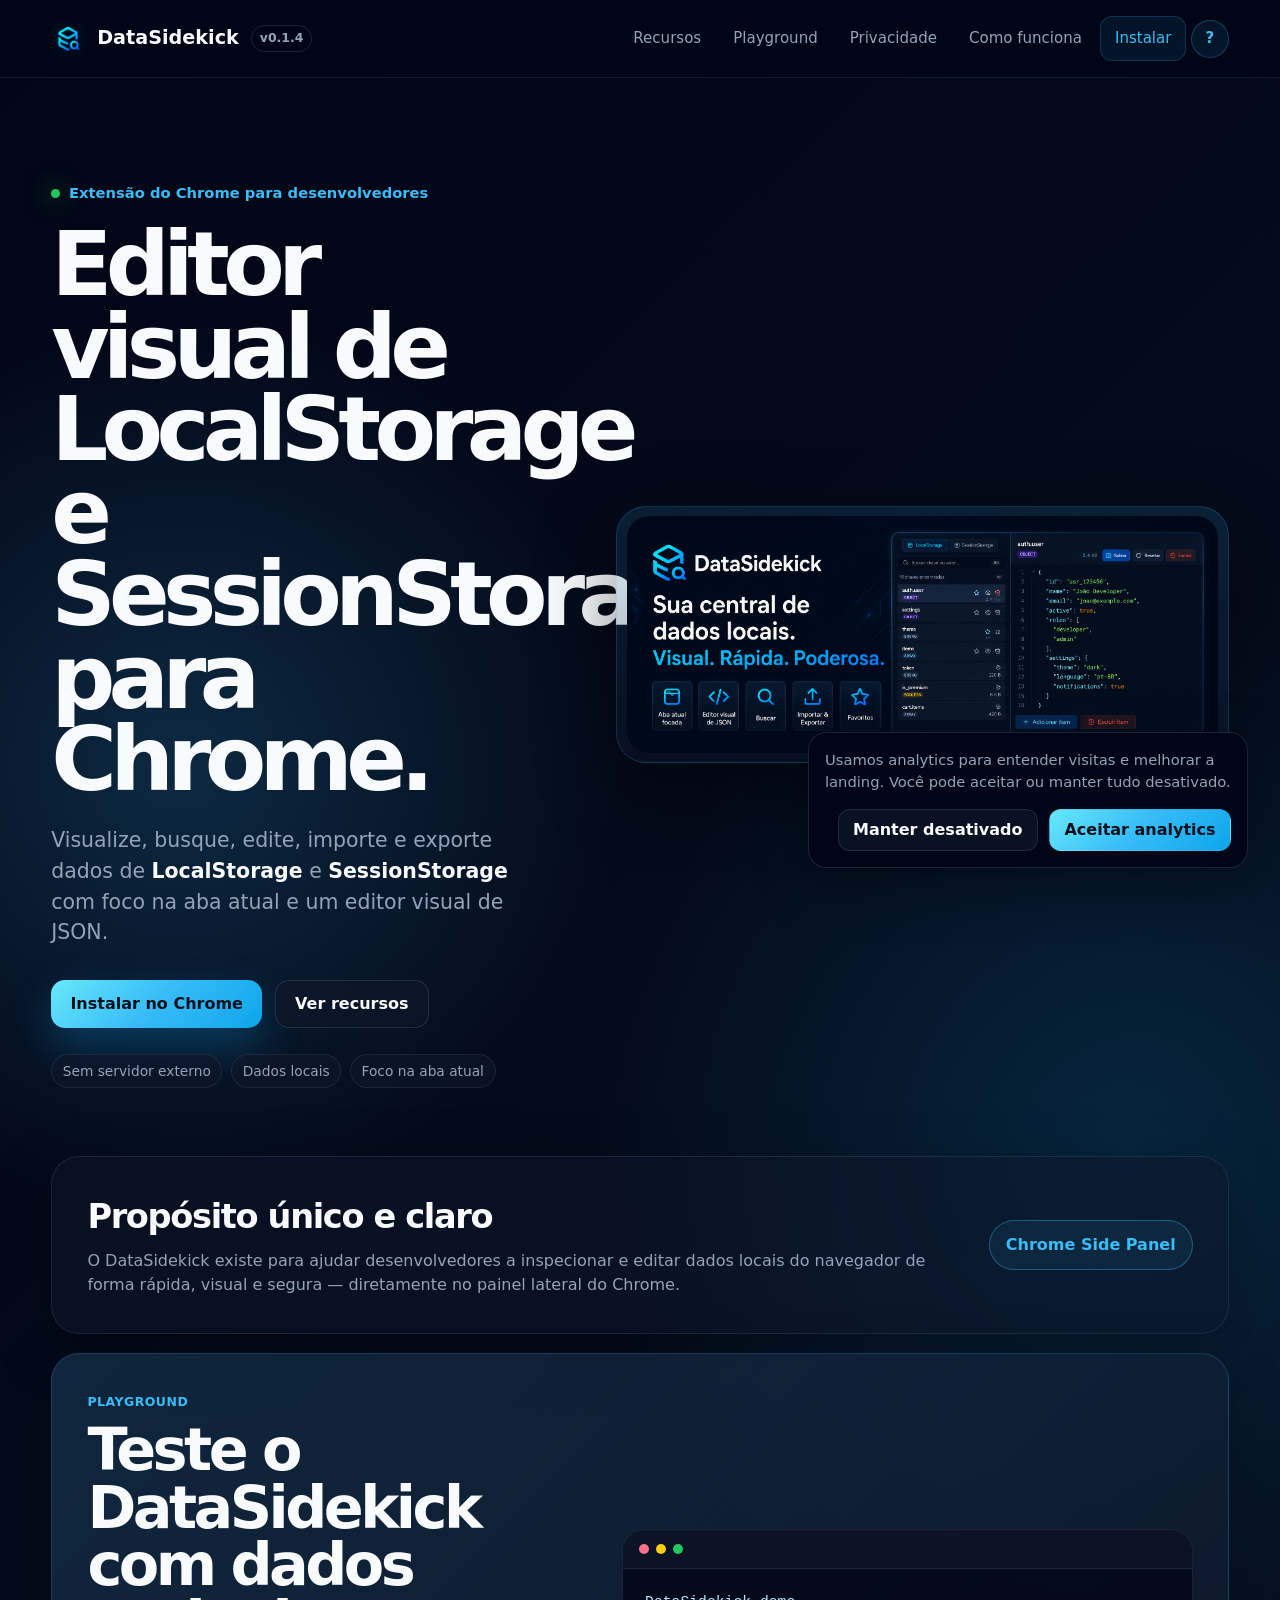
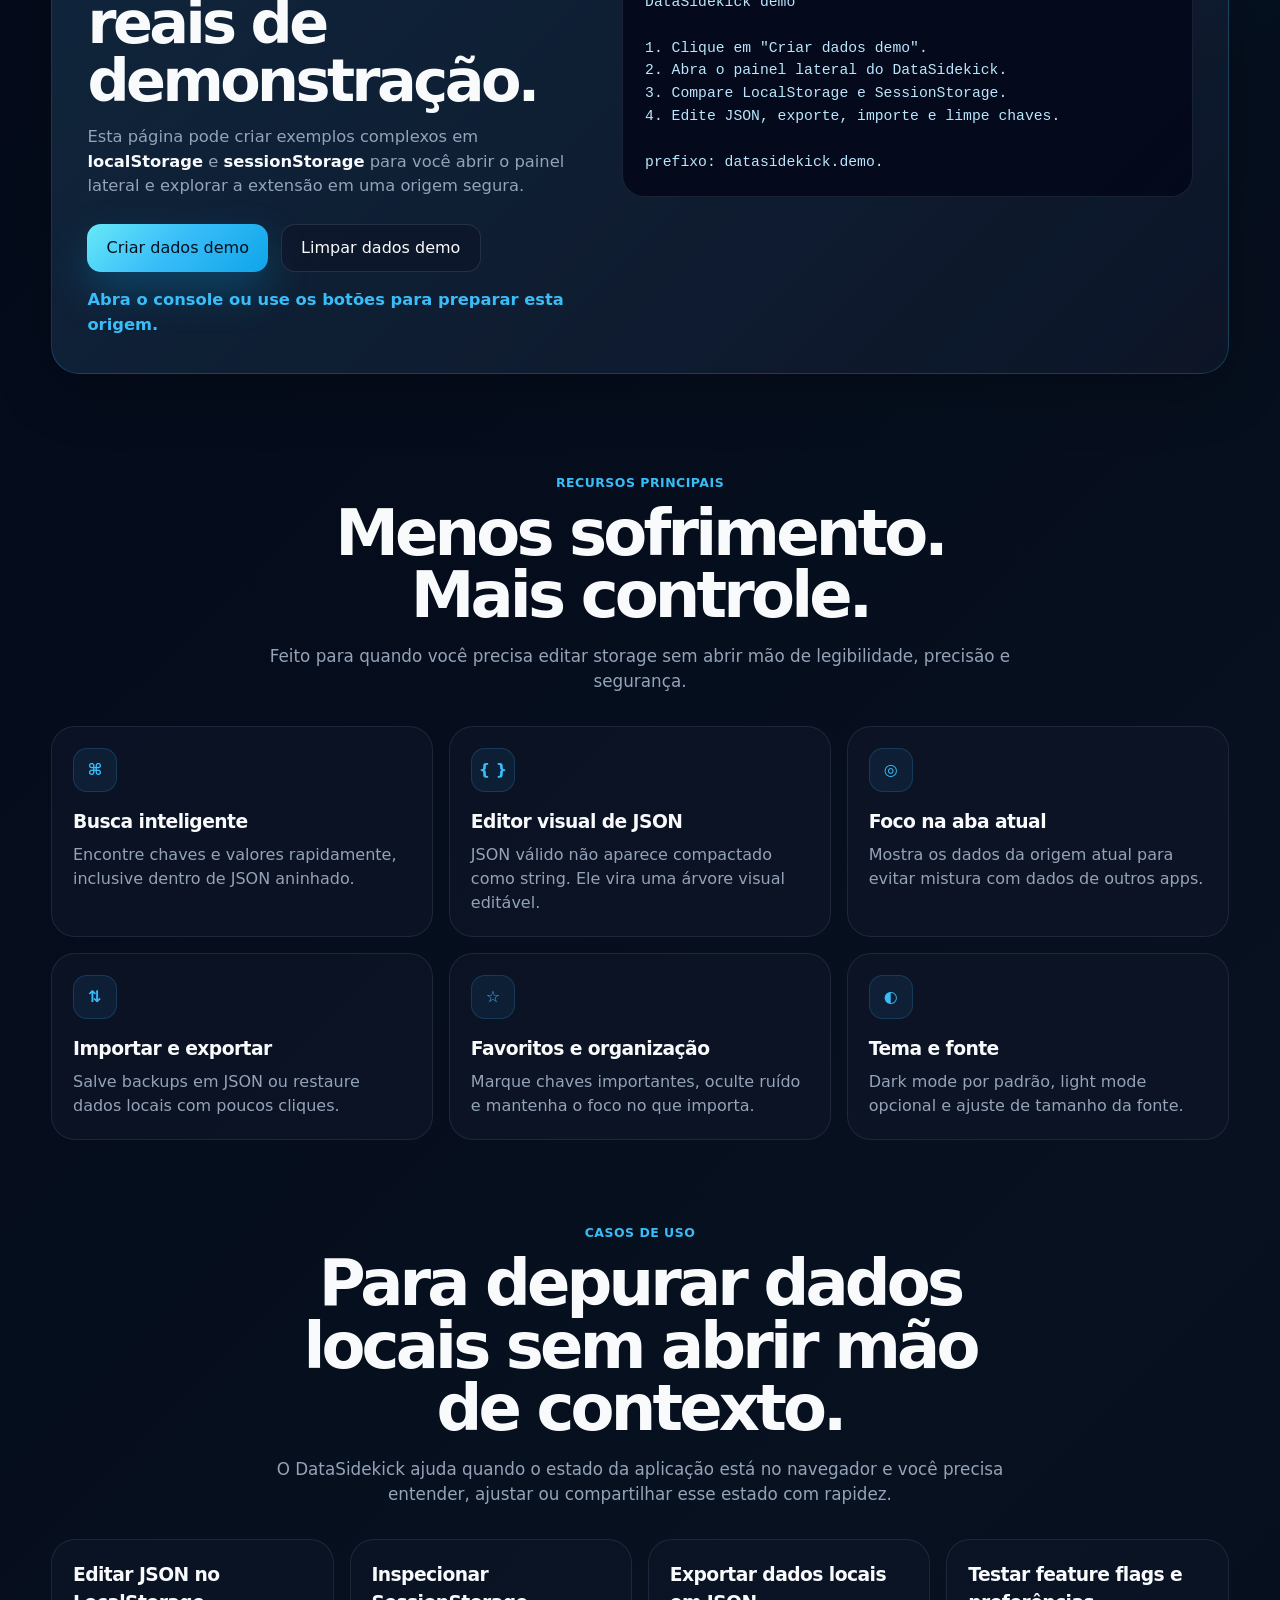
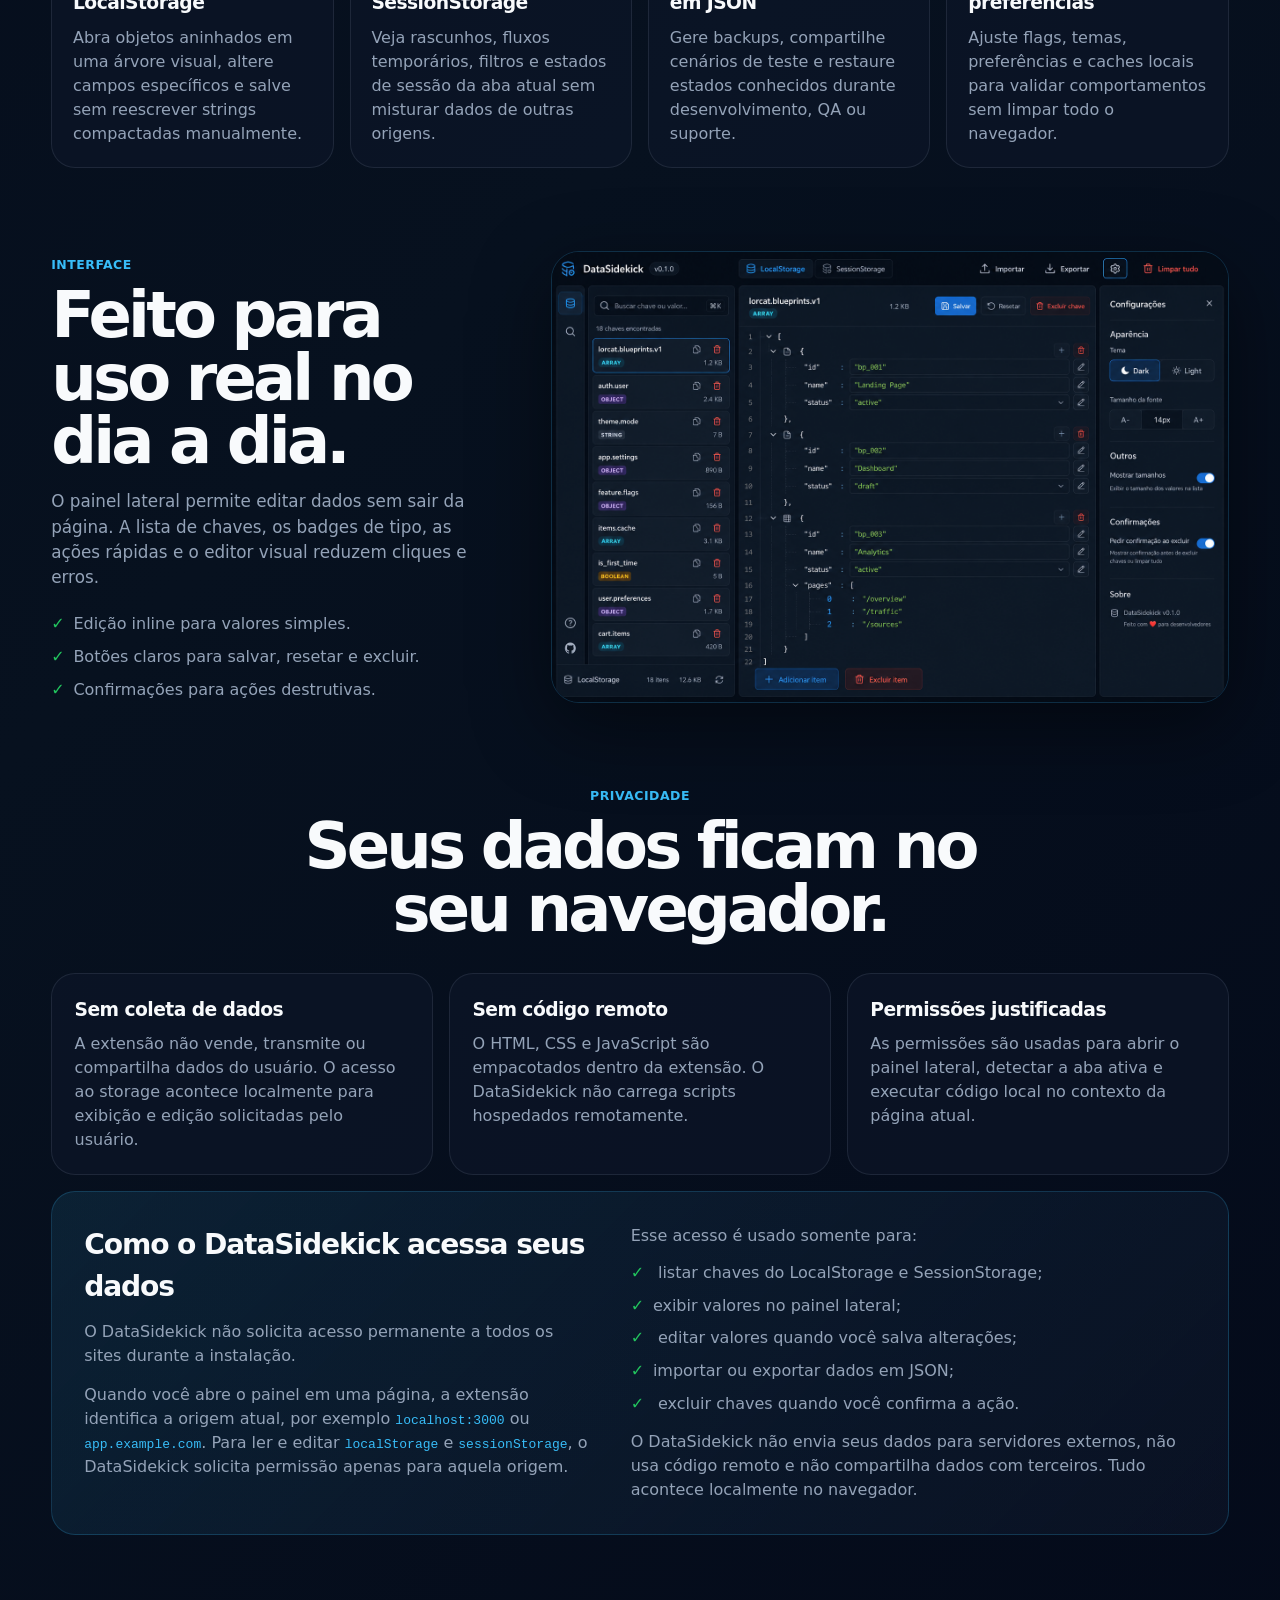
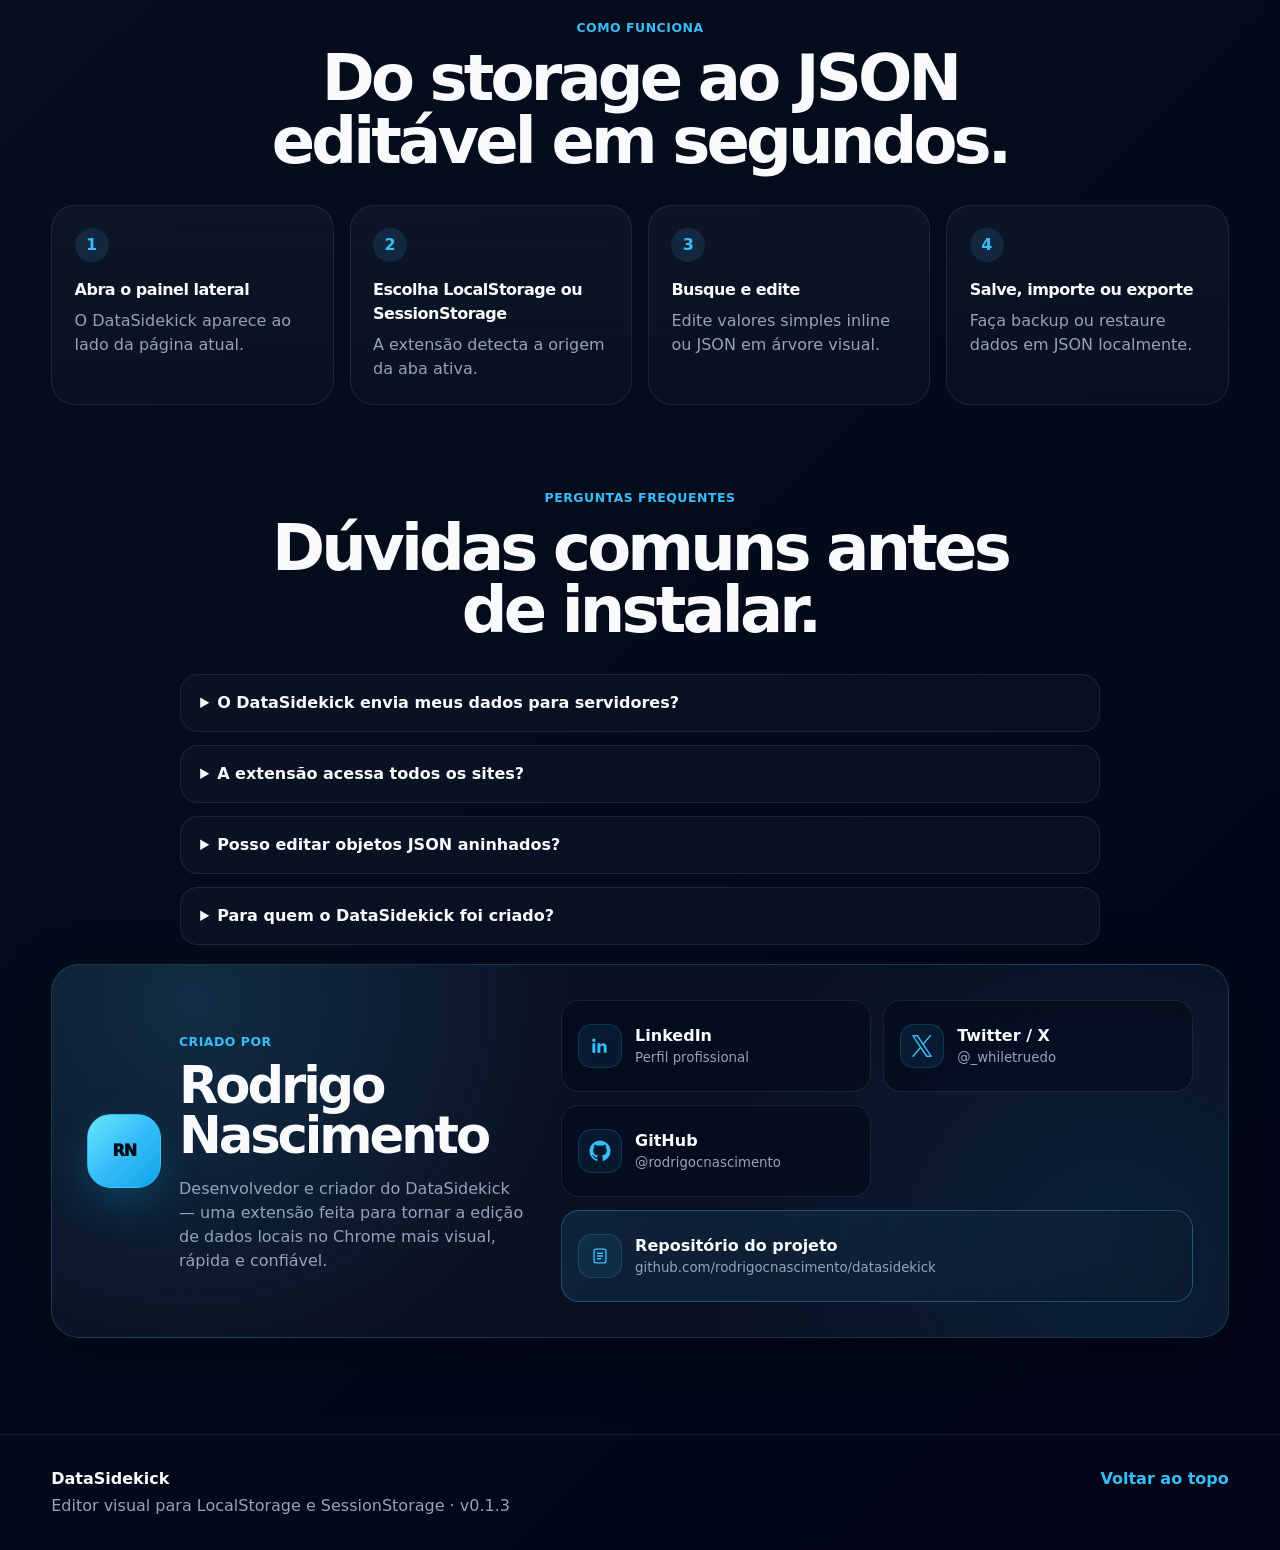
==== index.html @ 28efb88c "fix: encurta title para caber em 580px SEO" ====
<!doctype html>
<html lang="pt-BR">
    <head>
        <meta charset="utf-8" />
        <meta name="viewport" content="width=device-width, initial-scale=1" />
        <title>
            DataSidekick | Editor visual de LocalStorage e SessionStorage
        </title>
        <meta name="robots" content="index, follow" />
        <meta name="author" content="Rodrigo Nascimento" />
        <meta name="application-name" content="DataSidekick" />
        <link rel="canonical" href="https://datasidekick.site/" />
        <link
            rel="apple-touch-icon"
            sizes="180x180"
            href="/apple-touch-icon.png"
        />
        <link
            rel="icon"
            type="image/png"
            sizes="32x32"
            href="/favicon-32x32.png"
        />
        <link
            rel="icon"
            type="image/png"
            sizes="16x16"
            href="/favicon-16x16.png"
        />
        <link rel="manifest" href="/site.webmanifest" />

        <meta
            name="description"
            content="Extensão Chrome para visualizar, buscar, editar, importar e exportar LocalStorage e SessionStorage com editor visual de JSON e foco na aba atual."
        />
        <meta property="og:type" content="website" />
        <meta property="og:url" content="https://datasidekick.site/" />
        <meta property="og:site_name" content="DataSidekick" />
        <meta property="og:locale" content="pt_BR" />
        <meta
            property="og:title"
            content="DataSidekick | Editor visual de LocalStorage e SessionStorage"
        />
        <meta
            property="og:description"
            content="Inspecione, edite, importe e exporte dados locais do navegador diretamente no painel lateral do Chrome."
        />
        <meta
            property="og:image"
            content="https://datasidekick.site/assets/marquee.png"
        />
        <meta property="og:image:width" content="1983" />
        <meta property="og:image:height" content="793" />
        <meta
            property="og:image:alt"
            content="Interface do DataSidekick mostrando editor visual de JSON e lista de chaves."
        />
        <meta name="twitter:card" content="summary_large_image" />
        <meta
            name="twitter:title"
            content="DataSidekick | Editor de LocalStorage e SessionStorage"
        />
        <meta
            name="twitter:description"
            content="Extensão Chrome para visualizar, editar, importar e exportar LocalStorage e SessionStorage com editor visual de JSON."
        />
        <meta
            name="twitter:image"
            content="https://datasidekick.site/assets/marquee.png"
        />
        <meta name="theme-color" content="#0F172A" />
        <link rel="icon" href="assets/logo.png" />
        <link rel="stylesheet" href="styles.css" />
        <script type="application/ld+json">
            {
                "@context": "https://schema.org",
                "@type": "SoftwareApplication",
                "name": "DataSidekick",
                "applicationCategory": "DeveloperApplication",
                "operatingSystem": "Chrome",
                "description": "Extensão Chrome para visualizar, buscar, editar, importar e exportar LocalStorage e SessionStorage com editor visual de JSON.",
                "url": "https://datasidekick.site/",
                "image": "https://datasidekick.site/assets/marquee.png",
                "author": {
                    "@type": "Person",
                    "name": "Rodrigo Nascimento",
                    "url": "https://github.com/rodrigocnascimento"
                },
                "softwareVersion": "0.1.3",
                "offers": {
                    "@type": "Offer",
                    "price": "0",
                    "priceCurrency": "BRL"
                }
            }
        </script>
        <script>
            window.dataLayer = window.dataLayer || [];
            function gtag() {
                dataLayer.push(arguments);
            }
            gtag("consent", "default", {
                ad_storage: "denied",
                analytics_storage: "denied",
                ad_user_data: "denied",
                ad_personalization: "denied",
                wait_for_update: 500
            });
        </script>
        <!-- Google Tag Manager -->
        <script>
            (function (w, d, s, l, i) {
                w[l] = w[l] || [];
                w[l].push({ "gtm.start": new Date().getTime(), event: "gtm.js" });
                var f = d.getElementsByTagName(s)[0],
                    j = d.createElement(s),
                    dl = l != "dataLayer" ? "&l=" + l : "";
                j.async = true;
                j.src = "https://www.googletagmanager.com/gtm.js?id=" + i + dl;
                f.parentNode.insertBefore(j, f);
            })(window, document, "script", "dataLayer", "GTM-WTKNTMJV");
        </script>
        <!-- End Google Tag Manager -->
    </head>
    <body>
        <!-- Google Tag Manager (noscript) -->
        <noscript
            ><iframe
                src="https://www.googletagmanager.com/ns.html?id=GTM-WTKNTMJV"
                height="0"
                width="0"
                style="display: none; visibility: hidden"
            ></iframe
        ></noscript>
        <!-- End Google Tag Manager (noscript) -->
        <div class="noise"></div>

        <header class="site-header">
            <a class="brand" href="#top" aria-label="DataSidekick home">
                <img src="assets/logo.png" alt="" />
                <span>DataSidekick</span>
                <strong>v0.1.4</strong>
            </a>

            <nav class="nav" aria-label="Navegação principal">
                <a href="#features">Recursos</a>
                <a href="#playground">Playground</a>
                <a href="#privacy">Privacidade</a>
                <a href="#how-it-works">Como funciona</a>
                <a class="nav-cta" href="#install">Instalar</a>
                <a
                    class="help-anchor"
                    href="#creator"
                    aria-label="Sobre o criador e links do projeto"
                    >?</a
                >
            </nav>

            <button
                class="menu-button"
                type="button"
                aria-label="Abrir menu"
                aria-expanded="false"
            >
                <span></span><span></span><span></span>
            </button>
        </header>

        <main id="top">
            <section class="hero">
                <div class="hero-copy">
                    <div class="eyebrow">
                        <span class="dot"></span>
                        Extensão do Chrome para desenvolvedores
                    </div>

                    <h1>
                        Editor visual de LocalStorage e SessionStorage para
                        Chrome.
                    </h1>

                    <p>
                        Visualize, busque, edite, importe e exporte dados de
                        <strong>LocalStorage</strong> e
                        <strong>SessionStorage</strong>
                        com foco na aba atual e um editor visual de JSON.
                    </p>

                    <div class="hero-actions" id="install">
                        <a
                            class="button primary"
                            href="#"
                            aria-label="Instalar DataSidekick"
                            data-analytics-event="install_click"
                            data-analytics-label="hero_install"
                        >
                            Instalar no Chrome
                        </a>
                        <a
                            class="button secondary"
                            href="#features"
                            data-analytics-event="secondary_cta_click"
                            data-analytics-label="hero_features"
                        >
                            Ver recursos
                        </a>
                    </div>

                    <div
                        class="trust-row"
                        aria-label="Destaques de privacidade e segurança"
                    >
                        <span>Sem servidor externo</span>
                        <span>Dados locais</span>
                        <span>Foco na aba atual</span>
                    </div>
                </div>

                <div class="hero-media">
                    <img
                        src="assets/marquee.png"
                        alt="Interface do DataSidekick mostrando editor visual de JSON e lista de chaves."
                    />
                </div>
            </section>

            <section class="purpose-card">
                <div>
                    <h2>Propósito único e claro</h2>
                    <p>
                        O DataSidekick existe para ajudar desenvolvedores a
                        inspecionar e editar dados locais do navegador de forma
                        rápida, visual e segura — diretamente no painel lateral
                        do Chrome.
                    </p>
                </div>
                <div class="purpose-badge">Chrome Side Panel</div>
            </section>

            <section class="playground" id="playground">
                <div class="playground-copy">
                    <span>Playground</span>
                    <h2>Teste o DataSidekick com dados reais de demonstração.</h2>
                    <p>
                        Esta página pode criar exemplos complexos em
                        <strong>localStorage</strong> e
                        <strong>sessionStorage</strong> para você abrir o
                        painel lateral e explorar a extensão em uma origem
                        segura.
                    </p>

                    <div class="playground-actions">
                        <button
                            class="button primary"
                            type="button"
                            data-demo-action="seed"
                        >
                            Criar dados demo
                        </button>
                        <button
                            class="button secondary"
                            type="button"
                            data-demo-action="clear"
                        >
                            Limpar dados demo
                        </button>
                    </div>

                    <p class="playground-status" data-demo-status>
                        Abra o console ou use os botões para preparar esta
                        origem.
                    </p>
                </div>

                <div class="console-panel" aria-label="Instruções do console">
                    <div class="console-topbar">
                        <span></span><span></span><span></span>
                    </div>
                    <pre><code>DataSidekick demo

1. Clique em "Criar dados demo".
2. Abra o painel lateral do DataSidekick.
3. Compare LocalStorage e SessionStorage.
4. Edite JSON, exporte, importe e limpe chaves.

prefixo: datasidekick.demo.</code></pre>
                </div>
            </section>

            <section class="features" id="features">
                <div class="section-heading">
                    <span>Recursos principais</span>
                    <h2>Menos sofrimento. Mais controle.</h2>
                    <p>
                        Feito para quando você precisa editar storage sem abrir
                        mão de legibilidade, precisão e segurança.
                    </p>
                </div>

                <div class="feature-grid">
                    <article class="feature-card">
                        <div class="icon">⌘</div>
                        <h3>Busca inteligente</h3>
                        <p>
                            Encontre chaves e valores rapidamente, inclusive
                            dentro de JSON aninhado.
                        </p>
                    </article>

                    <article class="feature-card">
                        <div class="icon">{ }</div>
                        <h3>Editor visual de JSON</h3>
                        <p>
                            JSON válido não aparece compactado como string. Ele
                            vira uma árvore visual editável.
                        </p>
                    </article>

                    <article class="feature-card">
                        <div class="icon">◎</div>
                        <h3>Foco na aba atual</h3>
                        <p>
                            Mostra os dados da origem atual para evitar mistura
                            com dados de outros apps.
                        </p>
                    </article>

                    <article class="feature-card">
                        <div class="icon">⇅</div>
                        <h3>Importar e exportar</h3>
                        <p>
                            Salve backups em JSON ou restaure dados locais com
                            poucos cliques.
                        </p>
                    </article>

                    <article class="feature-card">
                        <div class="icon">☆</div>
                        <h3>Favoritos e organização</h3>
                        <p>
                            Marque chaves importantes, oculte ruído e mantenha o
                            foco no que importa.
                        </p>
                    </article>

                    <article class="feature-card">
                        <div class="icon">◐</div>
                        <h3>Tema e fonte</h3>
                        <p>
                            Dark mode por padrão, light mode opcional e ajuste
                            de tamanho da fonte.
                        </p>
                    </article>
                </div>
            </section>

            <section class="use-cases" id="use-cases">
                <div class="section-heading compact">
                    <span>Casos de uso</span>
                    <h2>Para depurar dados locais sem abrir mão de contexto.</h2>
                    <p>
                        O DataSidekick ajuda quando o estado da aplicação está
                        no navegador e você precisa entender, ajustar ou
                        compartilhar esse estado com rapidez.
                    </p>
                </div>

                <div class="use-case-grid">
                    <article>
                        <h3>Editar JSON no LocalStorage</h3>
                        <p>
                            Abra objetos aninhados em uma árvore visual, altere
                            campos específicos e salve sem reescrever strings
                            compactadas manualmente.
                        </p>
                    </article>

                    <article>
                        <h3>Inspecionar SessionStorage</h3>
                        <p>
                            Veja rascunhos, fluxos temporários, filtros e
                            estados de sessão da aba atual sem misturar dados de
                            outras origens.
                        </p>
                    </article>

                    <article>
                        <h3>Exportar dados locais em JSON</h3>
                        <p>
                            Gere backups, compartilhe cenários de teste e
                            restaure estados conhecidos durante desenvolvimento,
                            QA ou suporte.
                        </p>
                    </article>

                    <article>
                        <h3>Testar feature flags e preferências</h3>
                        <p>
                            Ajuste flags, temas, preferências e caches locais
                            para validar comportamentos sem limpar todo o
                            navegador.
                        </p>
                    </article>
                </div>
            </section>

            <section class="showcase">
                <div class="showcase-copy">
                    <span>Interface</span>
                    <h2>Feito para uso real no dia a dia.</h2>
                    <p>
                        O painel lateral permite editar dados sem sair da
                        página. A lista de chaves, os badges de tipo, as ações
                        rápidas e o editor visual reduzem cliques e erros.
                    </p>
                    <ul>
                        <li>Edição inline para valores simples.</li>
                        <li>Botões claros para salvar, resetar e excluir.</li>
                        <li>Confirmações para ações destrutivas.</li>
                    </ul>
                </div>

                <img
                    src="assets/screenshot.png"
                    loading="lazy"
                    alt="Screenshot do DataSidekick em tema escuro."
                />
            </section>

            <section class="privacy" id="privacy">
                <div class="section-heading compact">
                    <span>Privacidade</span>
                    <h2>Seus dados ficam no seu navegador.</h2>
                </div>

                <div class="privacy-grid">
                    <div>
                        <h3>Sem coleta de dados</h3>
                        <p>
                            A extensão não vende, transmite ou compartilha dados
                            do usuário. O acesso ao storage acontece localmente
                            para exibição e edição solicitadas pelo usuário.
                        </p>
                    </div>
                    <div>
                        <h3>Sem código remoto</h3>
                        <p>
                            O HTML, CSS e JavaScript são empacotados dentro da
                            extensão. O DataSidekick não carrega scripts
                            hospedados remotamente.
                        </p>
                    </div>
                    <div>
                        <h3>Permissões justificadas</h3>
                        <p>
                            As permissões são usadas para abrir o painel
                            lateral, detectar a aba ativa e executar código
                            local no contexto da página atual.
                        </p>
                    </div>
                </div>

                <article class="privacy-detail" id="access-control">
                    <div>
                        <h3>Como o DataSidekick acessa seus dados</h3>
                        <p>
                            O DataSidekick não solicita acesso permanente a
                            todos os sites durante a instalação.
                        </p>
                        <p>
                            Quando você abre o painel em uma página, a extensão
                            identifica a origem atual, por exemplo
                            <code>localhost:3000</code> ou
                            <code>app.example.com</code>. Para ler e editar
                            <code>localStorage</code> e
                            <code>sessionStorage</code>, o DataSidekick
                            solicita permissão apenas para aquela origem.
                        </p>
                    </div>

                    <div>
                        <p>Esse acesso é usado somente para:</p>
                        <ul>
                            <li>
                                listar chaves do LocalStorage e SessionStorage;
                            </li>
                            <li>exibir valores no painel lateral;</li>
                            <li>
                                editar valores quando você salva alterações;
                            </li>
                            <li>importar ou exportar dados em JSON;</li>
                            <li>
                                excluir chaves quando você confirma a ação.
                            </li>
                        </ul>
                        <p>
                            O DataSidekick não envia seus dados para servidores
                            externos, não usa código remoto e não compartilha
                            dados com terceiros. Tudo acontece localmente no
                            navegador.
                        </p>
                    </div>
                </article>
            </section>

            <section class="steps" id="how-it-works">
                <div class="section-heading compact">
                    <span>Como funciona</span>
                    <h2>Do storage ao JSON editável em segundos.</h2>
                </div>

                <ol class="step-list">
                    <li>
                        <strong>Abra o painel lateral</strong>
                        <span
                            >O DataSidekick aparece ao lado da página
                            atual.</span
                        >
                    </li>
                    <li>
                        <strong>Escolha LocalStorage ou SessionStorage</strong>
                        <span>A extensão detecta a origem da aba ativa.</span>
                    </li>
                    <li>
                        <strong>Busque e edite</strong>
                        <span
                            >Edite valores simples inline ou JSON em árvore
                            visual.</span
                        >
                    </li>
                    <li>
                        <strong>Salve, importe ou exporte</strong>
                        <span
                            >Faça backup ou restaure dados em JSON
                            localmente.</span
                        >
                    </li>
                </ol>
            </section>

            <section class="faq" id="faq">
                <div class="section-heading compact">
                    <span>Perguntas frequentes</span>
                    <h2>Dúvidas comuns antes de instalar.</h2>
                </div>

                <div class="faq-list">
                    <details>
                        <summary>
                            O DataSidekick envia meus dados para servidores?
                        </summary>
                        <p>
                            Não. Os dados de LocalStorage e SessionStorage são
                            lidos e editados localmente no navegador. A
                            extensão não envia esses dados para servidores
                            externos.
                        </p>
                    </details>

                    <details>
                        <summary>A extensão acessa todos os sites?</summary>
                        <p>
                            Não durante a instalação. Quando você abre o painel
                            em uma página, o DataSidekick solicita permissão
                            apenas para a origem atual.
                        </p>
                    </details>

                    <details>
                        <summary>Posso editar objetos JSON aninhados?</summary>
                        <p>
                            Sim. Valores JSON válidos são exibidos como uma
                            árvore visual editável para facilitar alterações
                            pontuais.
                        </p>
                    </details>

                    <details>
                        <summary>Para quem o DataSidekick foi criado?</summary>
                        <p>
                            Para desenvolvedores, QAs e pessoas técnicas que
                            precisam depurar, editar, importar ou exportar
                            dados locais de aplicações web.
                        </p>
                    </details>
                </div>
            </section>

            <section class="creator" id="creator">
                <div class="creator-card">
                    <div class="creator-profile">
                        <div class="avatar" aria-hidden="true">RN</div>
                        <div>
                            <span>Criado por</span>
                            <h2>Rodrigo Nascimento</h2>
                            <p>
                                Desenvolvedor e criador do DataSidekick — uma
                                extensão feita para tornar a edição de dados
                                locais no Chrome mais visual, rápida e
                                confiável.
                            </p>
                        </div>
                    </div>

                    <div
                        class="social-links"
                        aria-label="Links de Rodrigo Nascimento e DataSidekick"
                    >
                        <a
                            href="https://www.linkedin.com/in/rodrigocesarnascimento/"
                            target="_blank"
                            rel="noopener noreferrer"
                            data-analytics-event="outbound_click"
                            data-analytics-label="linkedin"
                        >
                            <svg viewBox="0 0 24 24" aria-hidden="true">
                                <path
                                    d="M6.94 8.9H3.7v10.4h3.24V8.9ZM5.32 7.5a1.88 1.88 0 1 0 0-3.76 1.88 1.88 0 0 0 0 3.76Zm13.98 6.02c0-3.16-1.68-4.62-3.93-4.62a3.38 3.38 0 0 0-3.05 1.68h-.04V8.9H9.18v10.4h3.24v-5.15c0-1.36.25-2.67 1.94-2.67 1.66 0 1.68 1.55 1.68 2.75v5.07h3.25v-5.78Z"
                                />
                            </svg>
                            <div>
                                <strong>LinkedIn</strong>
                                <small>Perfil profissional</small>
                            </div>
                        </a>

                        <a
                            href="https://x.com/_whiletruedo"
                            target="_blank"
                            rel="noopener noreferrer"
                            data-analytics-event="outbound_click"
                            data-analytics-label="x_profile"
                        >
                            <svg viewBox="0 0 24 24" aria-hidden="true">
                                <path
                                    d="M14.18 10.16 22.66 0h-2.01l-7.36 8.82L7.41 0H.63l8.9 13.34L.63 24h2.01l7.78-9.32L16.63 24h6.78l-9.23-13.84Zm-2.75 3.29-.9-1.33L3.35 1.56h3.1l5.78 8.5.9 1.33 7.53 11.08h-3.1l-6.13-9.02Z"
                                />
                            </svg>
                            <div>
                                <strong>Twitter / X</strong>
                                <small>@_whiletruedo</small>
                            </div>
                        </a>

                        <a
                            href="https://github.com/rodrigocnascimento/"
                            target="_blank"
                            rel="noopener noreferrer"
                            data-analytics-event="outbound_click"
                            data-analytics-label="github_profile"
                        >
                            <svg viewBox="0 0 24 24" aria-hidden="true">
                                <path
                                    d="M12 .5A11.5 11.5 0 0 0 8.36 22.9c.58.11.79-.25.79-.56v-2.15c-3.22.7-3.9-1.37-3.9-1.37-.53-1.34-1.29-1.7-1.29-1.7-1.05-.72.08-.7.08-.7 1.16.08 1.77 1.2 1.77 1.2 1.04 1.76 2.72 1.25 3.38.96.11-.75.4-1.25.74-1.54-2.57-.29-5.28-1.29-5.28-5.73 0-1.27.45-2.3 1.2-3.11-.12-.29-.52-1.47.11-3.07 0 0 .97-.31 3.18 1.19A11.08 11.08 0 0 1 12 5.93c.98 0 1.96.13 2.88.39 2.2-1.5 3.18-1.19 3.18-1.19.63 1.6.23 2.78.11 3.07.75.82 1.2 1.85 1.2 3.11 0 4.46-2.71 5.43-5.3 5.72.42.36.79 1.07.79 2.16v3.15c0 .31.21.68.8.56A11.5 11.5 0 0 0 12 .5Z"
                                />
                            </svg>
                            <div>
                                <strong>GitHub</strong>
                                <small>@rodrigocnascimento</small>
                            </div>
                        </a>

                        <a
                            class="repo-link"
                            href="https://github.com/rodrigocnascimento/datasidekick"
                            target="_blank"
                            rel="noopener noreferrer"
                            data-analytics-event="outbound_click"
                            data-analytics-label="github_repository"
                        >
                            <svg viewBox="0 0 24 24" aria-hidden="true">
                                <path
                                    d="M7.5 3.75A2.75 2.75 0 0 0 4.75 6.5v11A2.75 2.75 0 0 0 7.5 20.25h9A2.75 2.75 0 0 0 19.25 17.5v-11A2.75 2.75 0 0 0 16.5 3.75h-9Zm0 1.5h9c.69 0 1.25.56 1.25 1.25v11c0 .69-.56 1.25-1.25 1.25h-9c-.69 0-1.25-.56-1.25-1.25v-11c0-.69.56-1.25 1.25-1.25Zm1.75 3a.75.75 0 0 0 0 1.5h5.5a.75.75 0 0 0 0-1.5h-5.5Zm0 3a.75.75 0 0 0 0 1.5h5.5a.75.75 0 0 0 0-1.5h-5.5Zm0 3a.75.75 0 0 0 0 1.5h3.5a.75.75 0 0 0 0-1.5h-3.5Z"
                                />
                            </svg>
                            <div>
                                <strong>Repositório do projeto</strong>
                                <small
                                    >github.com/rodrigocnascimento/datasidekick</small
                                >
                            </div>
                        </a>
                    </div>
                </div>
            </section>
        </main>

        <footer class="site-footer">
            <div>
                <strong>DataSidekick</strong>
                <span
                    >Editor visual para LocalStorage e SessionStorage ·
                    v0.1.3</span
                >
            </div>
            <a href="#top">Voltar ao topo</a>
        </footer>

        <aside
            class="consent-banner"
            data-consent-banner
            aria-label="Preferências de analytics"
            hidden
        >
            <p>
                Usamos analytics para entender visitas e melhorar a landing.
                Você pode aceitar ou manter tudo desativado.
            </p>
            <div>
                <button type="button" data-consent-action="deny">
                    Manter desativado
                </button>
                <button type="button" data-consent-action="accept">
                    Aceitar analytics
                </button>
            </div>
        </aside>

        <script src="script.js"></script>
    </body>
</html>
---- styles.css ----
:root {
  --bg: #050b16;
  --surface: rgba(15, 23, 42, 0.78);
  --border: rgba(56, 189, 248, 0.18);
  --border-strong: rgba(56, 189, 248, 0.38);
  --text: #f8fafc;
  --muted: #94a3b8;
  --primary: #38bdf8;
  --success: #22c55e;
  --shadow: 0 24px 80px rgba(0, 0, 0, 0.45);
}

* { box-sizing: border-box; }
html { scroll-behavior: smooth; }
body {
  margin: 0;
  min-height: 100vh;
  color: var(--text);
  background:
    radial-gradient(circle at 14% 12%, rgba(56, 189, 248, 0.18), transparent 28rem),
    radial-gradient(circle at 88% 18%, rgba(14, 165, 233, 0.16), transparent 34rem),
    linear-gradient(135deg, #020617 0%, #07111f 52%, #020617 100%);
  font-family: Inter, ui-sans-serif, system-ui, -apple-system, BlinkMacSystemFont, "Segoe UI", sans-serif;
  line-height: 1.5;
}
a { color: inherit; text-decoration: none; }
img { display: block; max-width: 100%; }

.noise {
  pointer-events: none;
  position: fixed;
  inset: 0;
  opacity: 0.18;
  background-image:
    linear-gradient(rgba(255,255,255,0.025) 1px, transparent 1px),
    linear-gradient(90deg, rgba(255,255,255,0.025) 1px, transparent 1px);
  background-size: 44px 44px;
  mask-image: radial-gradient(circle at center, black, transparent 78%);
}

.site-header {
  position: sticky;
  top: 0;
  z-index: 50;
  display: flex;
  align-items: center;
  justify-content: space-between;
  gap: 1.5rem;
  padding: 1rem clamp(1rem, 4vw, 4.5rem);
  border-bottom: 1px solid rgba(148, 163, 184, 0.12);
  background: rgba(2, 6, 23, 0.74);
  backdrop-filter: blur(18px);
}

.brand {
  display: inline-flex;
  align-items: center;
  gap: 0.75rem;
  font-weight: 600;
  font-size: 1.2rem;
}
.brand img { width: 34px; height: 34px; border-radius: 10px; }
.brand strong {
  padding: 0.18rem 0.5rem;
  border: 1px solid rgba(148, 163, 184, 0.18);
  border-radius: 999px;
  color: var(--muted);
  font-size: 0.78rem;
  font-weight: 600;
  letter-spacing: 0;
}

.nav {
  display: flex;
  align-items: center;
  gap: 0.3rem;
  color: var(--muted);
  font-size: 0.94rem;
}
.nav a {
  padding: 0.65rem 0.85rem;
  border-radius: 12px;
  transition: 140ms ease;
}
.nav a:hover {
  color: var(--text);
  background: rgba(148, 163, 184, 0.08);
}
.nav-cta {
  color: var(--primary) !important;
  border: 1px solid var(--border);
  background: rgba(56, 189, 248, 0.08);
}

.help-anchor {
  display: inline-grid;
  place-items: center;
  width: 38px;
  height: 38px;
  padding: 0 !important;
  border: 1px solid rgba(56, 189, 248, 0.28);
  border-radius: 999px !important;
  color: var(--primary) !important;
  background: rgba(56, 189, 248, 0.08);
  font-weight: 900;
  line-height: 1;
}

.help-anchor:hover {
  border-color: var(--border-strong);
  background: rgba(56, 189, 248, 0.14) !important;
  box-shadow: 0 0 0 4px rgba(56, 189, 248, 0.08);
}

.menu-button {
  display: none;
  border: 1px solid rgba(148, 163, 184, 0.18);
  border-radius: 12px;
  background: rgba(15, 23, 42, 0.7);
  padding: 0.65rem;
  cursor: pointer;
}
.menu-button span {
  display: block;
  width: 20px;
  height: 2px;
  margin: 4px;
  background: var(--text);
  border-radius: 99px;
}

main { position: relative; z-index: 1; }

.hero {
  display: grid;
  grid-template-columns: minmax(0, 0.9fr) minmax(0, 1.1fr);
  gap: clamp(2rem, 5vw, 4.5rem);
  align-items: center;
  padding: clamp(4rem, 8vw, 7rem) clamp(1rem, 4vw, 4.5rem) 3rem;
}

.eyebrow {
  display: inline-flex;
  align-items: center;
  gap: 0.55rem;
  margin-bottom: 1.2rem;
  color: var(--primary);
  font-weight: 700;
  font-size: 0.92rem;
}
.dot {
  width: 9px;
  height: 9px;
  border-radius: 999px;
  background: var(--success);
  box-shadow: 0 0 24px rgba(34, 197, 94, 0.85);
}
.hero h1 {
  max-width: 780px;
  margin: 0;
  font-size: clamp(3rem, 7vw, 6.9rem);
  line-height: 0.92;
  letter-spacing: -0.075em;
}
.hero p {
  max-width: 650px;
  margin: 1.55rem 0 0;
  color: var(--muted);
  font-size: clamp(1.05rem, 1.6vw, 1.3rem);
}
.hero p strong { color: var(--text); }
.hero-actions {
  display: flex;
  flex-wrap: wrap;
  gap: 0.8rem;
  margin-top: 2rem;
}
.button {
  display: inline-flex;
  align-items: center;
  justify-content: center;
  min-height: 48px;
  padding: 0 1.2rem;
  border-radius: 14px;
  font-weight: 800;
  transition: 140ms ease;
}
.button:hover { transform: translateY(-1px); }
.button.primary {
  color: #03101c;
  background: linear-gradient(135deg, #67e8f9, #38bdf8 48%, #0ea5e9);
  box-shadow: 0 18px 42px rgba(14, 165, 233, 0.28);
}
.button.secondary {
  border: 1px solid rgba(148, 163, 184, 0.18);
  background: rgba(15, 23, 42, 0.72);
}

.trust-row {
  display: flex;
  flex-wrap: wrap;
  gap: 0.55rem;
  margin-top: 1.6rem;
}
.trust-row span {
  padding: 0.38rem 0.66rem;
  border: 1px solid rgba(148, 163, 184, 0.13);
  border-radius: 999px;
  color: var(--muted);
  background: rgba(15, 23, 42, 0.62);
  font-size: 0.86rem;
}

.hero-media {
  padding: 0.6rem;
  border: 1px solid var(--border);
  border-radius: 30px;
  background: linear-gradient(180deg, rgba(56, 189, 248, 0.12), rgba(15, 23, 42, 0.42));
  box-shadow: var(--shadow);
}
.hero-media img { border-radius: 22px; }

.purpose-card, .playground, .features, .use-cases, .showcase, .privacy, .steps, .faq, .creator {
  margin: 1.2rem clamp(1rem, 4vw, 4.5rem);
}
.purpose-card {
  display: flex;
  align-items: center;
  justify-content: space-between;
  gap: 2rem;
  padding: clamp(1.4rem, 3vw, 2.2rem);
  border: 1px solid rgba(148, 163, 184, 0.14);
  border-radius: 28px;
  background: rgba(15, 23, 42, 0.55);
  box-shadow: 0 16px 60px rgba(0, 0, 0, 0.25);
}
.purpose-card h2 {
  margin: 0 0 0.45rem;
  letter-spacing: -0.04em;
  font-size: clamp(1.55rem, 3vw, 2.1rem);
}
.purpose-card p {
  max-width: 850px;
  margin: 0;
  color: var(--muted);
}
.purpose-badge {
  white-space: nowrap;
  padding: 0.75rem 1rem;
  border: 1px solid var(--border-strong);
  border-radius: 999px;
  color: var(--primary);
  background: rgba(56, 189, 248, 0.08);
  font-weight: 800;
}

.playground {
  scroll-margin-top: 6rem;
  display: grid;
  grid-template-columns: minmax(0, 0.92fr) minmax(0, 1.08fr);
  gap: clamp(1.4rem, 4vw, 3rem);
  align-items: center;
  padding: clamp(1.4rem, 3vw, 2.2rem);
  border: 1px solid rgba(56, 189, 248, 0.2);
  border-radius: 28px;
  background:
    linear-gradient(135deg, rgba(56, 189, 248, 0.12), rgba(15, 23, 42, 0.58)),
    rgba(15, 23, 42, 0.62);
  box-shadow: 0 16px 60px rgba(0, 0, 0, 0.24);
}
.playground-copy span {
  color: var(--primary);
  font-weight: 800;
  letter-spacing: 0.04em;
  text-transform: uppercase;
  font-size: 0.78rem;
}
.playground h2 {
  max-width: 760px;
  margin: 0.5rem 0 0;
  letter-spacing: -0.06em;
  font-size: clamp(2rem, 4.6vw, 4rem);
  line-height: 0.98;
}
.playground p {
  max-width: 680px;
  margin: 1rem 0 0;
  color: var(--muted);
  font-size: 1.02rem;
}
.playground p strong { color: var(--text); }
.playground-actions {
  display: flex;
  flex-wrap: wrap;
  gap: 0.8rem;
  margin-top: 1.6rem;
}
.playground-actions .button {
  border: 0;
  cursor: pointer;
  font: inherit;
}
.playground-actions .secondary {
  color: var(--text);
  border: 1px solid rgba(148, 163, 184, 0.18);
}
.playground-status {
  min-height: 1.5em;
  color: var(--primary) !important;
  font-weight: 700;
}
.console-panel {
  overflow: hidden;
  border: 1px solid rgba(148, 163, 184, 0.16);
  border-radius: 22px;
  background: rgba(2, 6, 23, 0.76);
  box-shadow: inset 0 1px 0 rgba(255, 255, 255, 0.04);
}
.console-topbar {
  display: flex;
  gap: 0.45rem;
  padding: 0.85rem 1rem;
  border-bottom: 1px solid rgba(148, 163, 184, 0.12);
  background: rgba(15, 23, 42, 0.72);
}
.console-topbar span {
  width: 10px;
  height: 10px;
  border-radius: 999px;
  background: var(--muted);
}
.console-topbar span:nth-child(1) { background: #fb7185; }
.console-topbar span:nth-child(2) { background: #facc15; }
.console-topbar span:nth-child(3) { background: #22c55e; }
.console-panel pre {
  overflow-x: auto;
  margin: 0;
  padding: clamp(1rem, 3vw, 1.4rem);
  color: #bae6fd;
  font: 0.92rem/1.55 ui-monospace, SFMono-Regular, Consolas, "Liberation Mono", monospace;
}

.section-heading {
  max-width: 760px;
  margin: 6rem auto 2rem;
  text-align: center;
}
.section-heading.compact { margin-top: 5rem; }
.section-heading span, .showcase-copy span {
  color: var(--primary);
  font-weight: 800;
  letter-spacing: 0.04em;
  text-transform: uppercase;
  font-size: 0.78rem;
}
.section-heading h2, .showcase-copy h2 {
  margin: 0.5rem 0 0;
  letter-spacing: -0.06em;
  font-size: clamp(2rem, 5vw, 4.2rem);
  line-height: 0.98;
}
.section-heading p, .showcase-copy p {
  color: var(--muted);
  font-size: 1.05rem;
}

.feature-grid {
  display: grid;
  grid-template-columns: repeat(3, minmax(0, 1fr));
  gap: 1rem;
}
.feature-card {
  padding: 1.3rem;
  border: 1px solid rgba(148, 163, 184, 0.14);
  border-radius: 24px;
  background: rgba(15, 23, 42, 0.6);
  transition: 150ms ease;
}
.feature-card:hover {
  transform: translateY(-2px);
  border-color: var(--border-strong);
  background: rgba(15, 23, 42, 0.82);
}
.icon {
  display: inline-flex;
  width: 44px;
  height: 44px;
  align-items: center;
  justify-content: center;
  margin-bottom: 1rem;
  border: 1px solid var(--border);
  border-radius: 14px;
  color: var(--primary);
  background: rgba(56, 189, 248, 0.08);
  font-weight: 900;
}
.feature-card h3, .privacy-grid h3 {
  margin: 0 0 0.45rem;
  letter-spacing: -0.03em;
}
.feature-card p, .privacy-grid p {
  margin: 0;
  color: var(--muted);
}

.use-case-grid {
  display: grid;
  grid-template-columns: repeat(4, minmax(0, 1fr));
  gap: 1rem;
}
.use-case-grid article {
  padding: 1.3rem;
  border: 1px solid rgba(148, 163, 184, 0.14);
  border-radius: 24px;
  background: rgba(15, 23, 42, 0.58);
}
.use-case-grid h3 {
  margin: 0 0 0.55rem;
  letter-spacing: -0.03em;
}
.use-case-grid p {
  margin: 0;
  color: var(--muted);
}

.showcase {
  display: grid;
  grid-template-columns: 0.8fr 1.2fr;
  align-items: center;
  gap: clamp(1.4rem, 4vw, 3rem);
  padding-top: 4rem;
}
.showcase img {
  border: 1px solid var(--border);
  border-radius: 28px;
  box-shadow: var(--shadow);
}
.showcase ul {
  display: grid;
  gap: 0.55rem;
  margin: 1.4rem 0 0;
  padding: 0;
  color: var(--muted);
  list-style: none;
}
.showcase li::before {
  content: "✓";
  margin-right: 0.55rem;
  color: var(--success);
  font-weight: 900;
}

.privacy-grid {
  display: grid;
  grid-template-columns: repeat(3, minmax(0, 1fr));
  gap: 1rem;
}
.privacy-grid > div {
  padding: 1.4rem;
  border: 1px solid rgba(148, 163, 184, 0.14);
  border-radius: 24px;
  background: rgba(15, 23, 42, 0.58);
}
.privacy-detail {
  scroll-margin-top: 6rem;
  display: grid;
  grid-template-columns: minmax(0, 0.95fr) minmax(0, 1.05fr);
  gap: clamp(1.2rem, 3vw, 2.2rem);
  margin-top: 1rem;
  padding: clamp(1.4rem, 3vw, 2rem);
  border: 1px solid rgba(56, 189, 248, 0.2);
  border-radius: 24px;
  background: linear-gradient(135deg, rgba(56, 189, 248, 0.1), rgba(15, 23, 42, 0.58));
}
.privacy-detail h3 {
  margin: 0 0 0.75rem;
  letter-spacing: -0.04em;
  font-size: clamp(1.35rem, 2.2vw, 1.9rem);
}
.privacy-detail p {
  margin: 0;
  color: var(--muted);
}
.privacy-detail p + p,
.privacy-detail ul + p {
  margin-top: 0.9rem;
}
.privacy-detail ul {
  display: grid;
  gap: 0.55rem;
  margin: 0.8rem 0 0;
  padding: 0;
  color: var(--muted);
  list-style: none;
}
.privacy-detail li::before {
  content: "✓";
  margin-right: 0.55rem;
  color: var(--success);
  font-weight: 900;
}
.privacy-detail code {
  color: var(--primary);
  overflow-wrap: anywhere;
}

.step-list {
  display: grid;
  grid-template-columns: repeat(4, minmax(0, 1fr));
  gap: 1rem;
  margin: 0;
  padding: 0;
  list-style: none;
  counter-reset: steps;
}
.step-list li {
  min-height: 180px;
  padding: 1.4rem;
  border: 1px solid rgba(148, 163, 184, 0.14);
  border-radius: 24px;
  background: linear-gradient(180deg, rgba(15, 23, 42, 0.82), rgba(15, 23, 42, 0.44));
  counter-increment: steps;
}
.step-list li::before {
  content: counter(steps);
  display: flex;
  width: 34px;
  height: 34px;
  align-items: center;
  justify-content: center;
  margin-bottom: 1rem;
  border-radius: 999px;
  background: rgba(56, 189, 248, 0.12);
  color: var(--primary);
  font-weight: 900;
}
.step-list strong {
  display: block;
  margin-bottom: 0.45rem;
  letter-spacing: -0.03em;
}
.step-list span { color: var(--muted); }

.faq-list {
  display: grid;
  max-width: 920px;
  margin: 0 auto;
  gap: 0.8rem;
}
.faq-list details {
  border: 1px solid rgba(148, 163, 184, 0.14);
  border-radius: 18px;
  background: rgba(15, 23, 42, 0.58);
}
.faq-list summary {
  cursor: pointer;
  padding: 1rem 1.2rem;
  color: var(--text);
  font-weight: 800;
}
.faq-list p {
  margin: 0;
  padding: 0 1.2rem 1rem;
  color: var(--muted);
}




.creator-card {
  display: grid;
  grid-template-columns: minmax(0, 0.82fr) minmax(0, 1.18fr);
  gap: clamp(1.2rem, 3vw, 2.2rem);
  align-items: center;
  padding: clamp(1.4rem, 3vw, 2.2rem);
  border: 1px solid rgba(56, 189, 248, 0.2);
  border-radius: 28px;
  background:
    radial-gradient(circle at 12% 10%, rgba(56, 189, 248, 0.16), transparent 24rem),
    radial-gradient(circle at 90% 80%, rgba(14, 165, 233, 0.10), transparent 26rem),
    rgba(15, 23, 42, 0.62);
  box-shadow: 0 16px 60px rgba(0, 0, 0, 0.25);
}

.creator-profile {
  display: grid;
  grid-template-columns: auto minmax(0, 1fr);
  gap: 1.1rem;
  align-items: center;
}

.avatar {
  display: grid;
  place-items: center;
  width: 74px;
  height: 74px;
  border: 1px solid rgba(56, 189, 248, 0.42);
  border-radius: 24px;
  color: #03101c;
  background: linear-gradient(135deg, #67e8f9, #38bdf8 48%, #0ea5e9);
  box-shadow: 0 18px 42px rgba(14, 165, 233, 0.22);
  font-weight: 950;
  letter-spacing: -0.06em;
}

.creator-card span {
  color: var(--primary);
  font-weight: 800;
  letter-spacing: 0.04em;
  text-transform: uppercase;
  font-size: 0.78rem;
}

.creator-card h2 {
  margin: 0.45rem 0 0;
  letter-spacing: -0.06em;
  font-size: clamp(2rem, 4vw, 3.5rem);
  line-height: 0.98;
}

.creator-card p {
  max-width: 720px;
  margin: 1rem 0 0;
  color: var(--muted);
}

.social-links {
  display: grid;
  grid-template-columns: repeat(2, minmax(0, 1fr));
  gap: 0.8rem;
}

.social-links a {
  display: grid;
  grid-template-columns: 44px minmax(0, 1fr);
  gap: 0.8rem;
  align-items: center;
  min-height: 92px;
  padding: 1rem;
  border: 1px solid rgba(148, 163, 184, 0.14);
  border-radius: 18px;
  background: rgba(2, 6, 23, 0.42);
  transition: 150ms ease;
}

.social-links a:hover {
  transform: translateY(-2px);
  border-color: var(--border-strong);
  background: rgba(56, 189, 248, 0.08);
}

.social-links svg {
  width: 44px;
  height: 44px;
  padding: 10px;
  border: 1px solid rgba(56, 189, 248, 0.18);
  border-radius: 14px;
  fill: var(--primary);
  background: rgba(56, 189, 248, 0.08);
}

.social-links strong {
  display: block;
  color: var(--text);
}

.social-links small {
  display: block;
  color: var(--muted);
  overflow-wrap: anywhere;
}

.social-links .repo-link {
  grid-column: 1 / -1;
  border-color: rgba(56, 189, 248, 0.32);
  background: linear-gradient(135deg, rgba(56, 189, 248, 0.11), rgba(15, 23, 42, 0.54));
}

.site-footer {
  display: flex;
  justify-content: space-between;
  gap: 1rem;
  margin-top: 6rem;
  padding: 2rem clamp(1rem, 4vw, 4.5rem);
  border-top: 1px solid rgba(148, 163, 184, 0.12);
  color: var(--muted);
}
.site-footer div { display: grid; gap: 0.2rem; }
.site-footer strong { color: var(--text); }
.site-footer a {
  color: var(--primary);
  font-weight: 800;
}

.consent-banner {
  position: fixed;
  right: clamp(1rem, 3vw, 2rem);
  bottom: clamp(1rem, 3vw, 2rem);
  z-index: 80;
  display: grid;
  width: min(440px, calc(100vw - 2rem));
  gap: 1rem;
  padding: 1rem;
  border: 1px solid rgba(148, 163, 184, 0.18);
  border-radius: 18px;
  background: rgba(2, 6, 23, 0.94);
  box-shadow: 0 18px 54px rgba(0, 0, 0, 0.38);
  backdrop-filter: blur(18px);
}
.consent-banner[hidden] { display: none; }
.consent-banner p {
  margin: 0;
  color: var(--muted);
  font-size: 0.92rem;
}
.consent-banner div {
  display: flex;
  flex-wrap: wrap;
  gap: 0.7rem;
  justify-content: flex-end;
}
.consent-banner button {
  min-height: 42px;
  padding: 0 0.9rem;
  border: 1px solid rgba(148, 163, 184, 0.18);
  border-radius: 12px;
  color: var(--text);
  background: rgba(15, 23, 42, 0.72);
  cursor: pointer;
  font: inherit;
  font-weight: 800;
}
.consent-banner button:last-child {
  color: #03101c;
  border-color: transparent;
  background: linear-gradient(135deg, #67e8f9, #38bdf8 48%, #0ea5e9);
}

@media (max-width: 980px) {
  .hero, .showcase { grid-template-columns: 1fr; }
  .playground { grid-template-columns: 1fr; }
  .privacy-detail { grid-template-columns: 1fr; }
  .feature-grid, .use-case-grid, .privacy-grid, .step-list { grid-template-columns: repeat(2, minmax(0, 1fr)); }
  .creator-card { grid-template-columns: 1fr; }
  .hero { padding-top: 3rem; }
}

@media (max-width: 720px) {
  .nav {
    position: absolute;
    top: calc(100% + 0.5rem);
    right: 1rem;
    left: 1rem;
    display: none;
    flex-direction: column;
    align-items: stretch;
    padding: 0.7rem;
    border: 1px solid rgba(148, 163, 184, 0.14);
    border-radius: 18px;
    background: rgba(2, 6, 23, 0.94);
  }
  .nav.open { display: flex; }
  .menu-button { display: inline-block; }
  .feature-grid, .use-case-grid, .privacy-grid, .step-list { grid-template-columns: 1fr; }
  .purpose-card { align-items: flex-start; flex-direction: column; }
  .console-panel pre { font-size: 0.82rem; }
  .creator-card { grid-template-columns: 1fr; }
  .creator-profile { grid-template-columns: 1fr; }
  .social-links { grid-template-columns: 1fr; }
  .social-links .repo-link { grid-column: auto; }
  


.creator-card {
  display: grid;
  grid-template-columns: minmax(0, 0.82fr) minmax(0, 1.18fr);
  gap: clamp(1.2rem, 3vw, 2.2rem);
  align-items: center;
  padding: clamp(1.4rem, 3vw, 2.2rem);
  border: 1px solid rgba(56, 189, 248, 0.2);
  border-radius: 28px;
  background:
    radial-gradient(circle at 12% 10%, rgba(56, 189, 248, 0.16), transparent 24rem),
    radial-gradient(circle at 90% 80%, rgba(14, 165, 233, 0.10), transparent 26rem),
    rgba(15, 23, 42, 0.62);
  box-shadow: 0 16px 60px rgba(0, 0, 0, 0.25);
}

.creator-profile {
  display: grid;
  grid-template-columns: auto minmax(0, 1fr);
  gap: 1.1rem;
  align-items: center;
}

.avatar {
  display: grid;
  place-items: center;
  width: 74px;
  height: 74px;
  border: 1px solid rgba(56, 189, 248, 0.42);
  border-radius: 24px;
  color: #03101c;
  background: linear-gradient(135deg, #67e8f9, #38bdf8 48%, #0ea5e9);
  box-shadow: 0 18px 42px rgba(14, 165, 233, 0.22);
  font-weight: 950;
  letter-spacing: -0.06em;
}

.creator-card span {
  color: var(--primary);
  font-weight: 800;
  letter-spacing: 0.04em;
  text-transform: uppercase;
  font-size: 0.78rem;
}

.creator-card h2 {
  margin: 0.45rem 0 0;
  letter-spacing: -0.06em;
  font-size: clamp(2rem, 4vw, 3.5rem);
  line-height: 0.98;
}

.creator-card p {
  max-width: 720px;
  margin: 1rem 0 0;
  color: var(--muted);
}

.social-links {
  display: grid;
  grid-template-columns: repeat(2, minmax(0, 1fr));
  gap: 0.8rem;
}

.social-links a {
  display: grid;
  grid-template-columns: 44px minmax(0, 1fr);
  gap: 0.8rem;
  align-items: center;
  min-height: 92px;
  padding: 1rem;
  border: 1px solid rgba(148, 163, 184, 0.14);
  border-radius: 18px;
  background: rgba(2, 6, 23, 0.42);
  transition: 150ms ease;
}

.social-links a:hover {
  transform: translateY(-2px);
  border-color: var(--border-strong);
  background: rgba(56, 189, 248, 0.08);
}

.social-links svg {
  width: 44px;
  height: 44px;
  padding: 10px;
  border: 1px solid rgba(56, 189, 248, 0.18);
  border-radius: 14px;
  fill: var(--primary);
  background: rgba(56, 189, 248, 0.08);
}

.social-links strong {
  display: block;
  color: var(--text);
}

.social-links small {
  display: block;
  color: var(--muted);
  overflow-wrap: anywhere;
}

.social-links .repo-link {
  grid-column: 1 / -1;
  border-color: rgba(56, 189, 248, 0.32);
  background: linear-gradient(135deg, rgba(56, 189, 248, 0.11), rgba(15, 23, 42, 0.54));
}

.site-footer { flex-direction: column; }
}
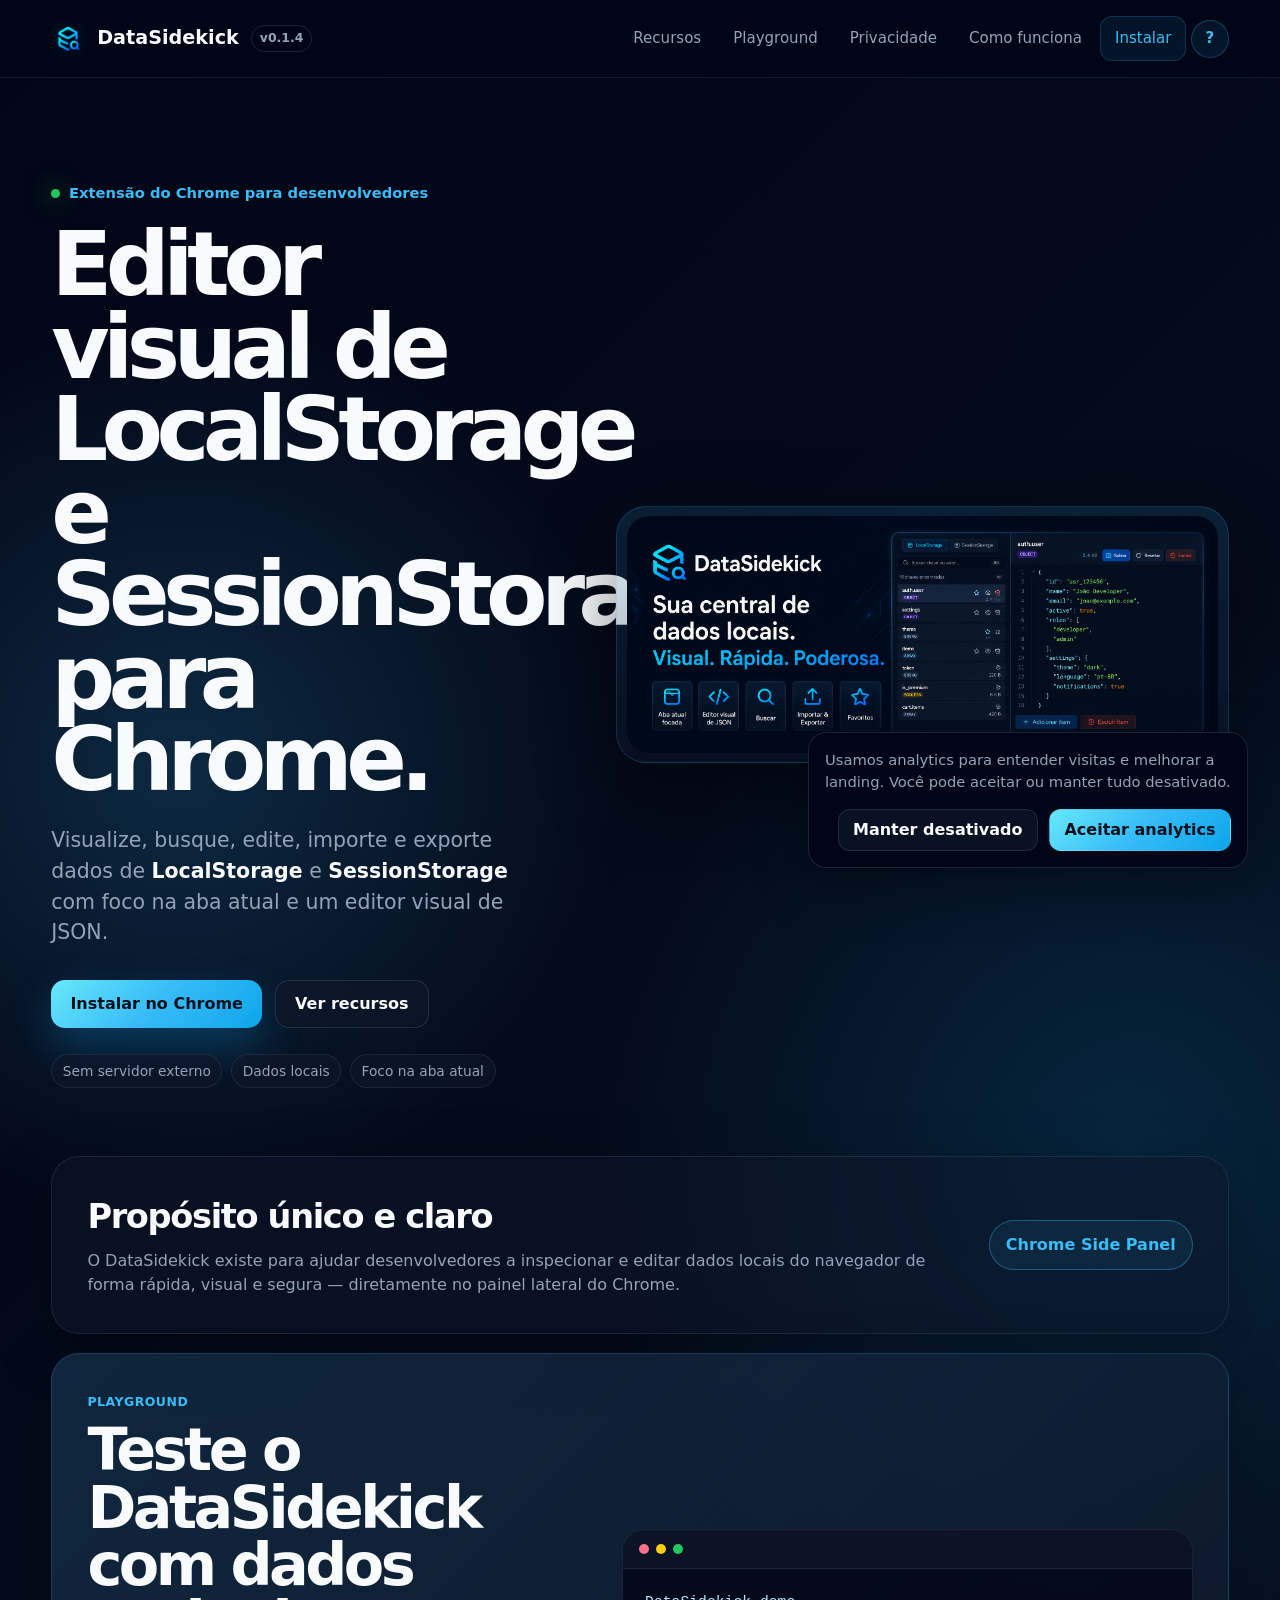
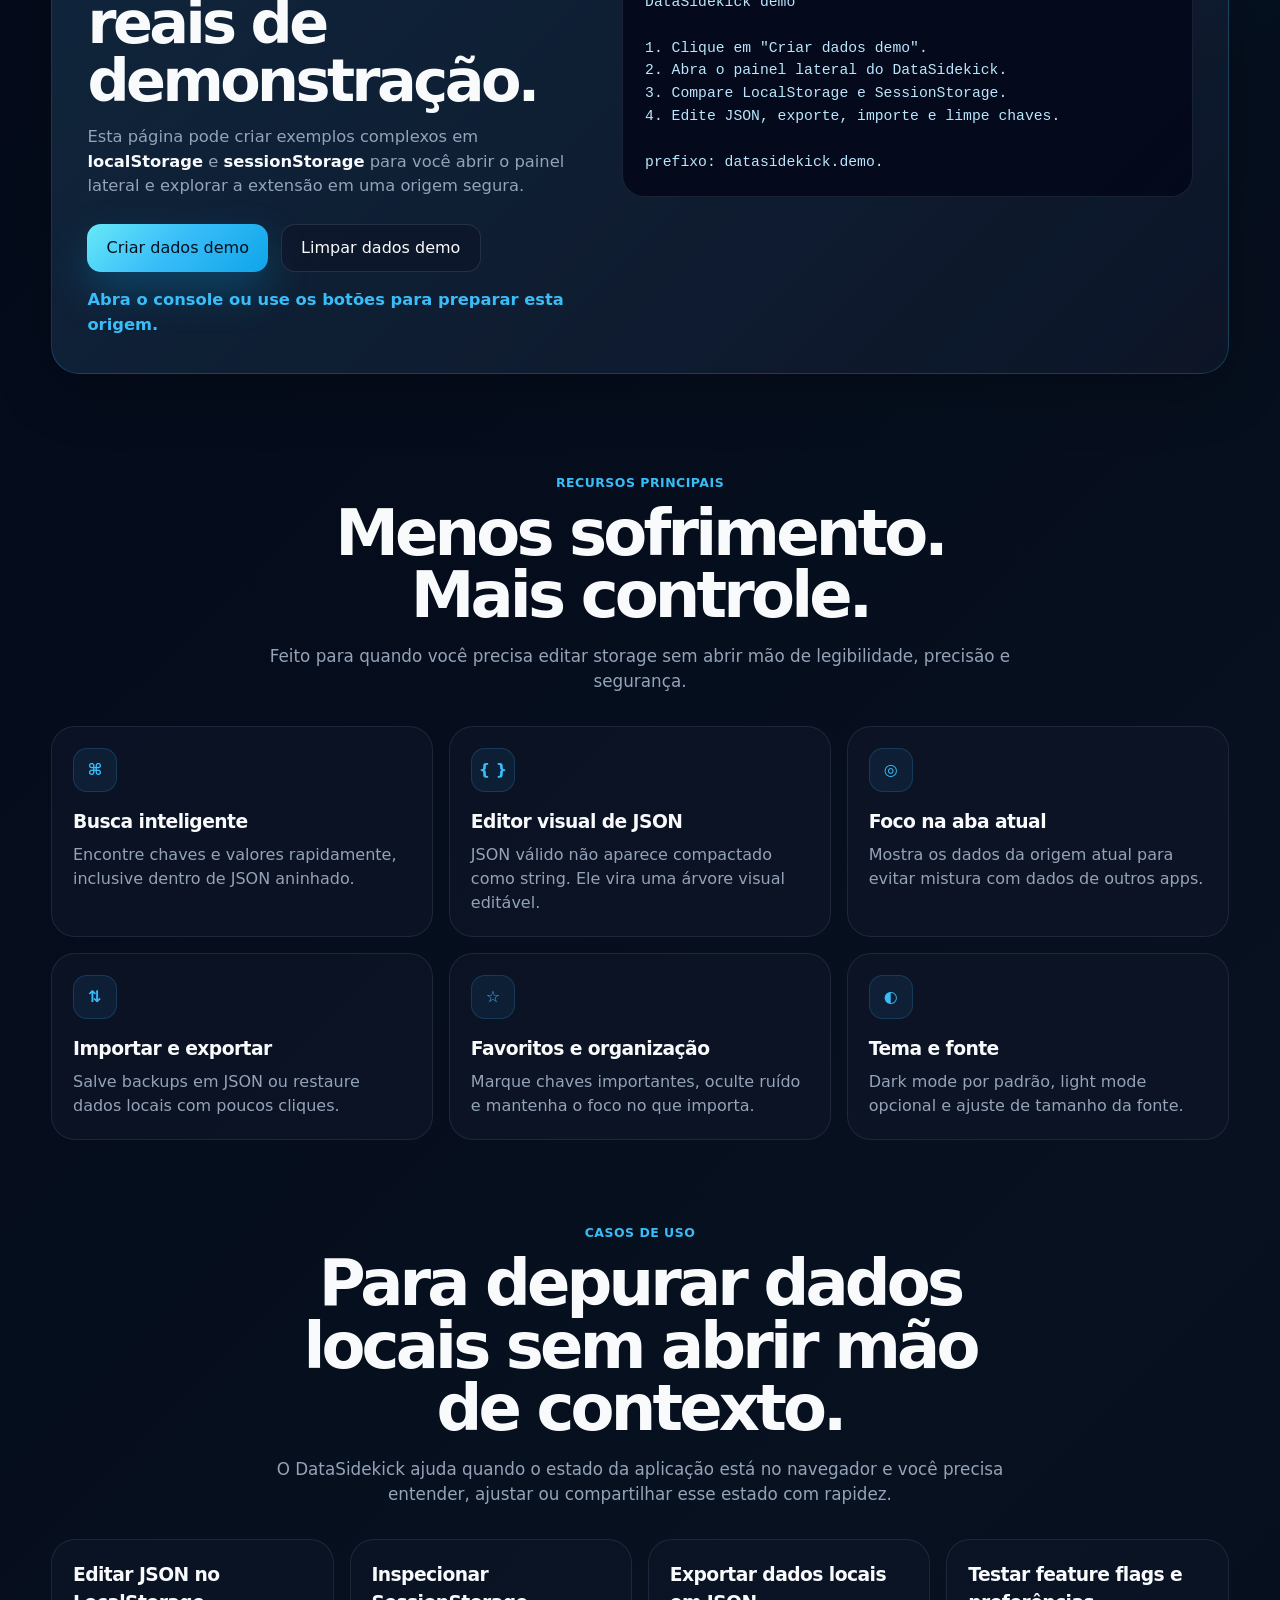
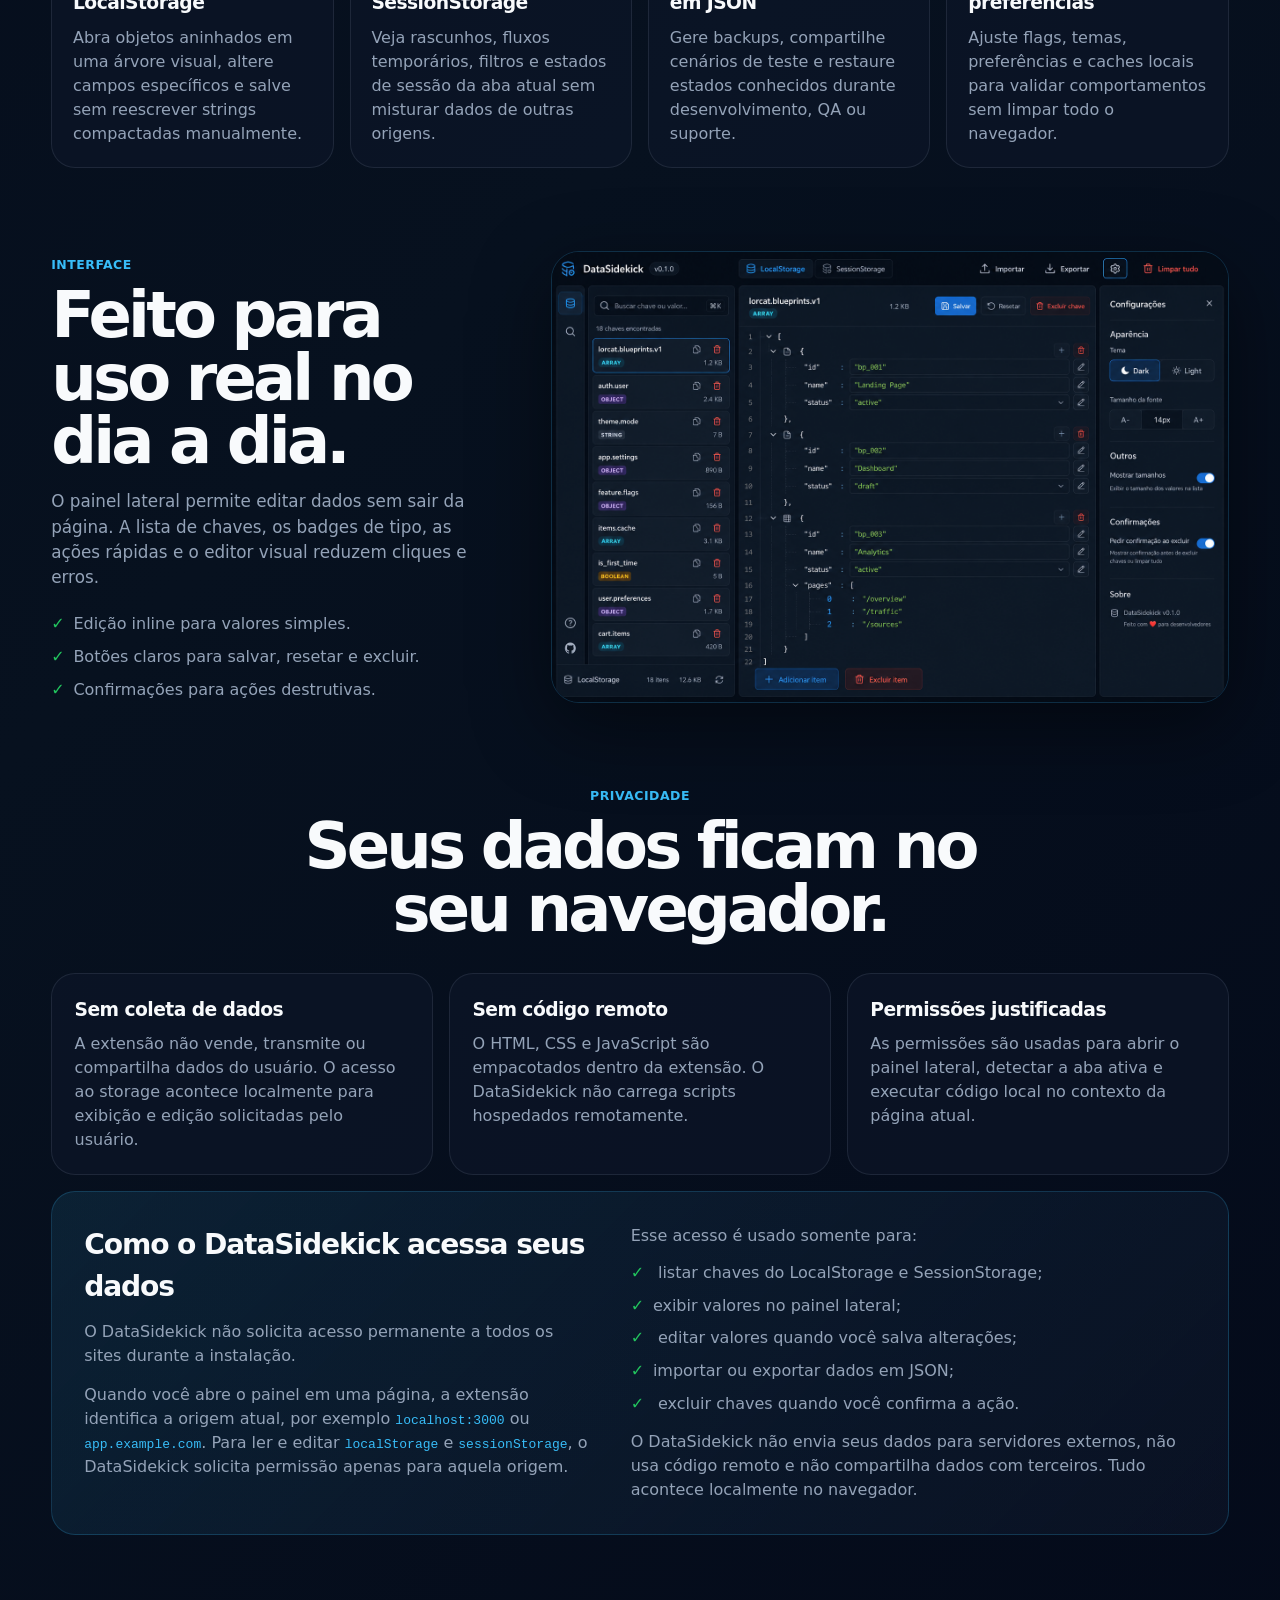
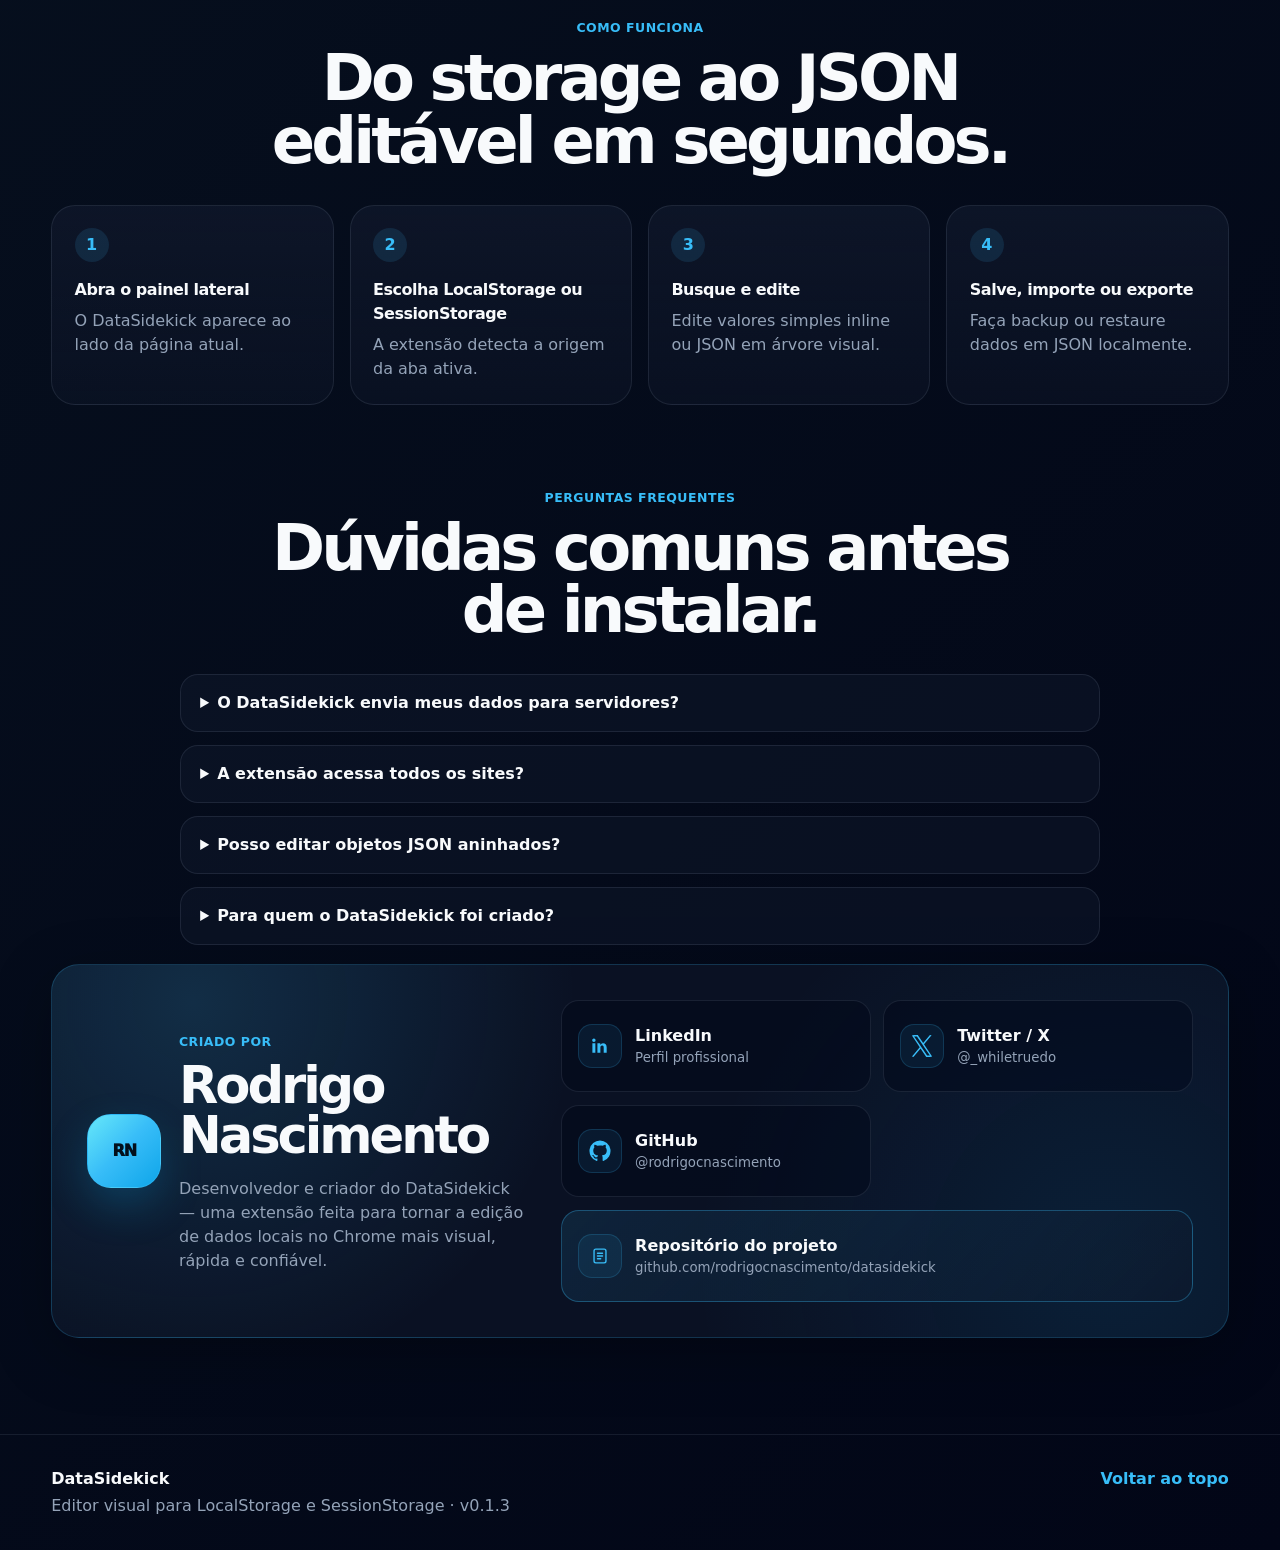
==== commit befd80b5: "fix: adiciona alt descritivo ao logo" ====
--- a/index.html
+++ b/index.html
@@ -137,7 +137,7 @@
 
         <header class="site-header">
             <a class="brand" href="#top" aria-label="DataSidekick home">
-                <img src="assets/logo.png" alt="" />
+                <img src="assets/logo.png" alt="DataSidekick" />
                 <span>DataSidekick</span>
                 <strong>v0.1.4</strong>
             </a>
@@ -423,7 +423,7 @@
                 <img
                     src="assets/screenshot.png"
                     loading="lazy"
-                    alt="Screenshot do DataSidekick em tema escuro."
+                    alt="Captura de ecrã do DataSidekick em tema escuro."
                 />
             </section>
 
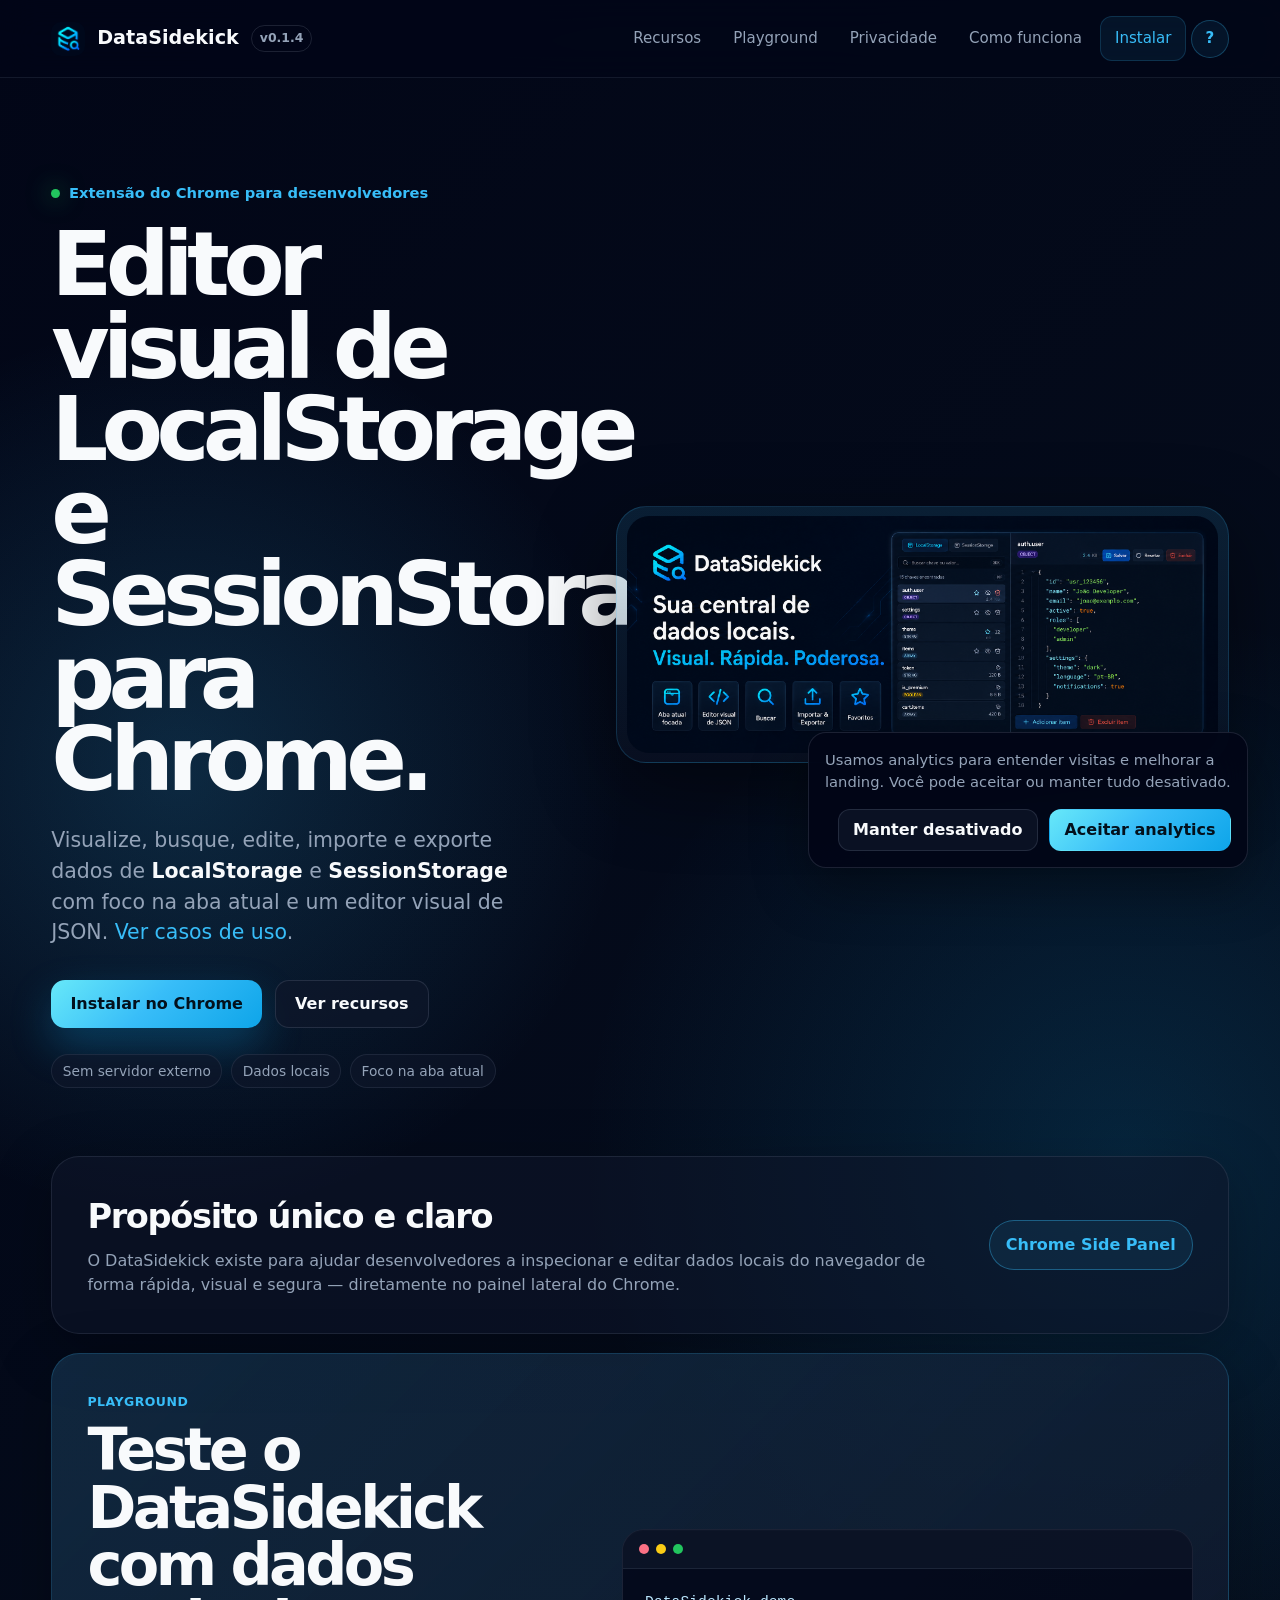
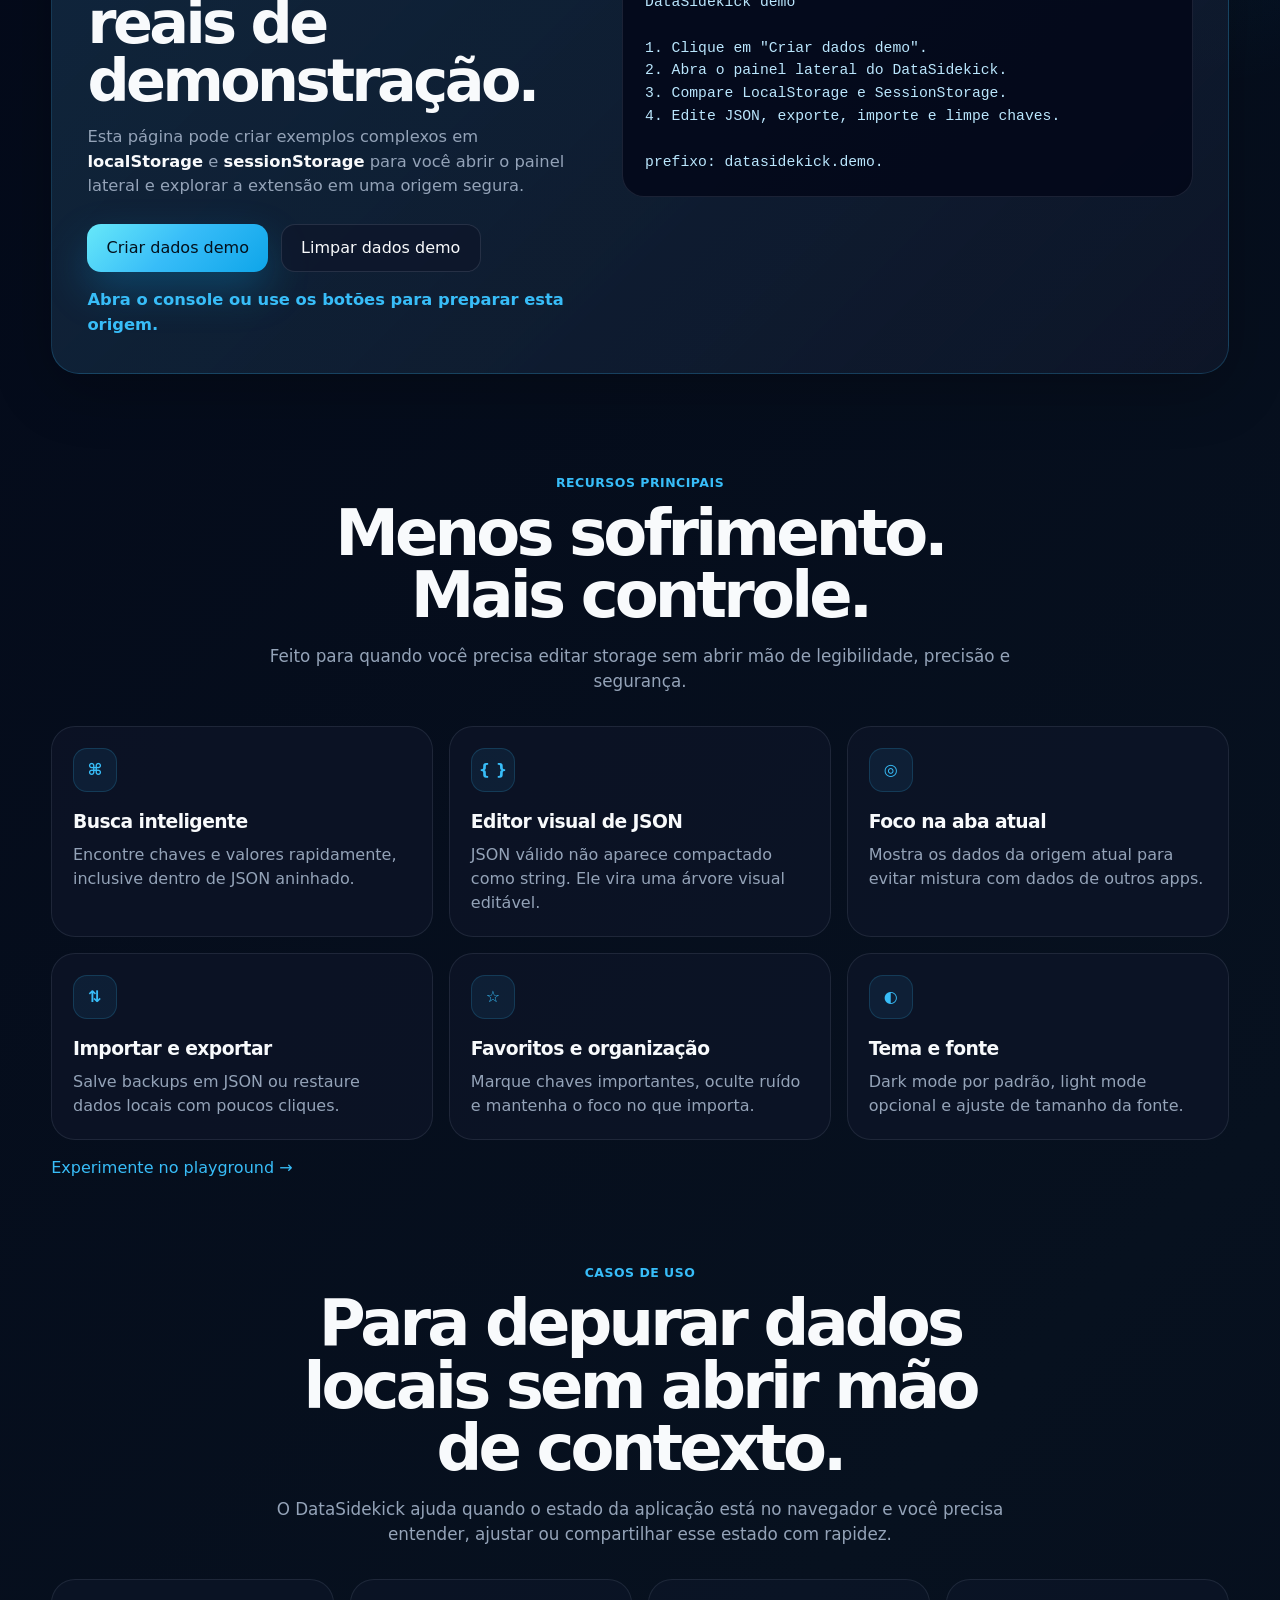
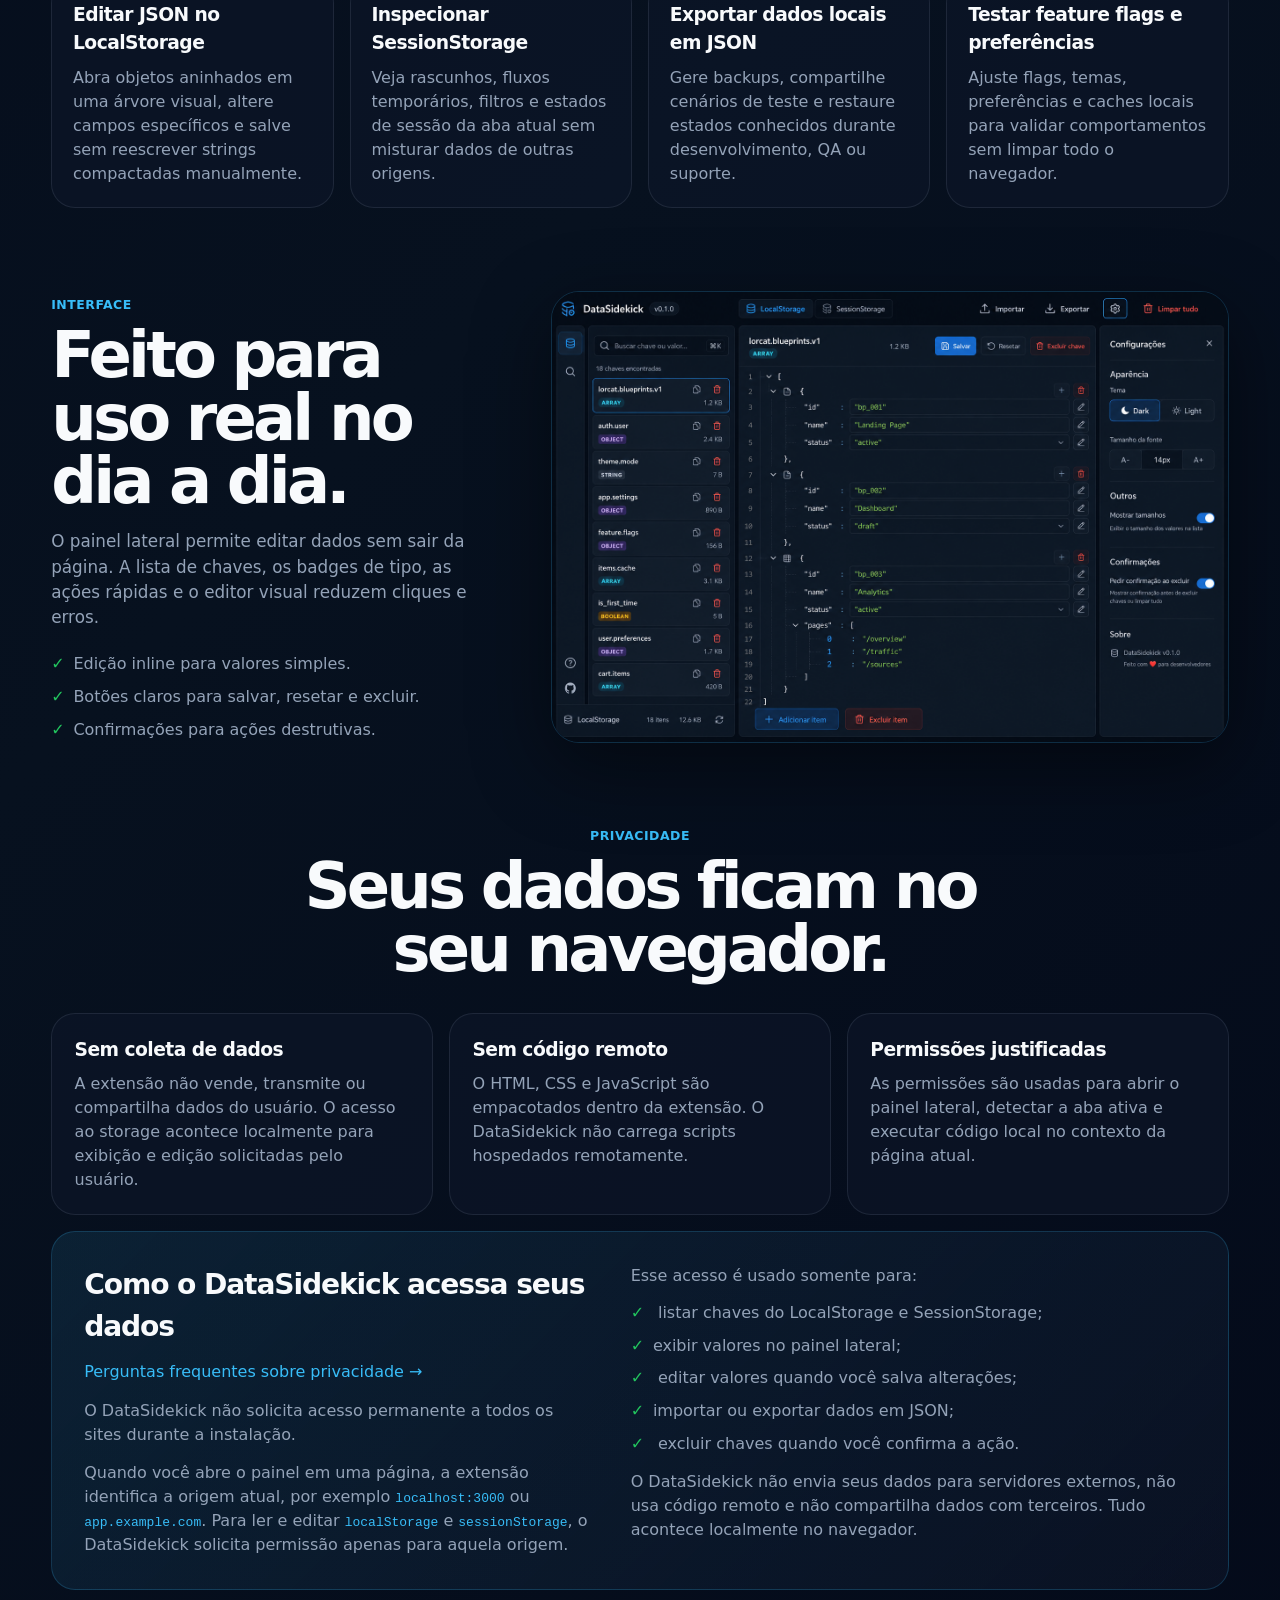
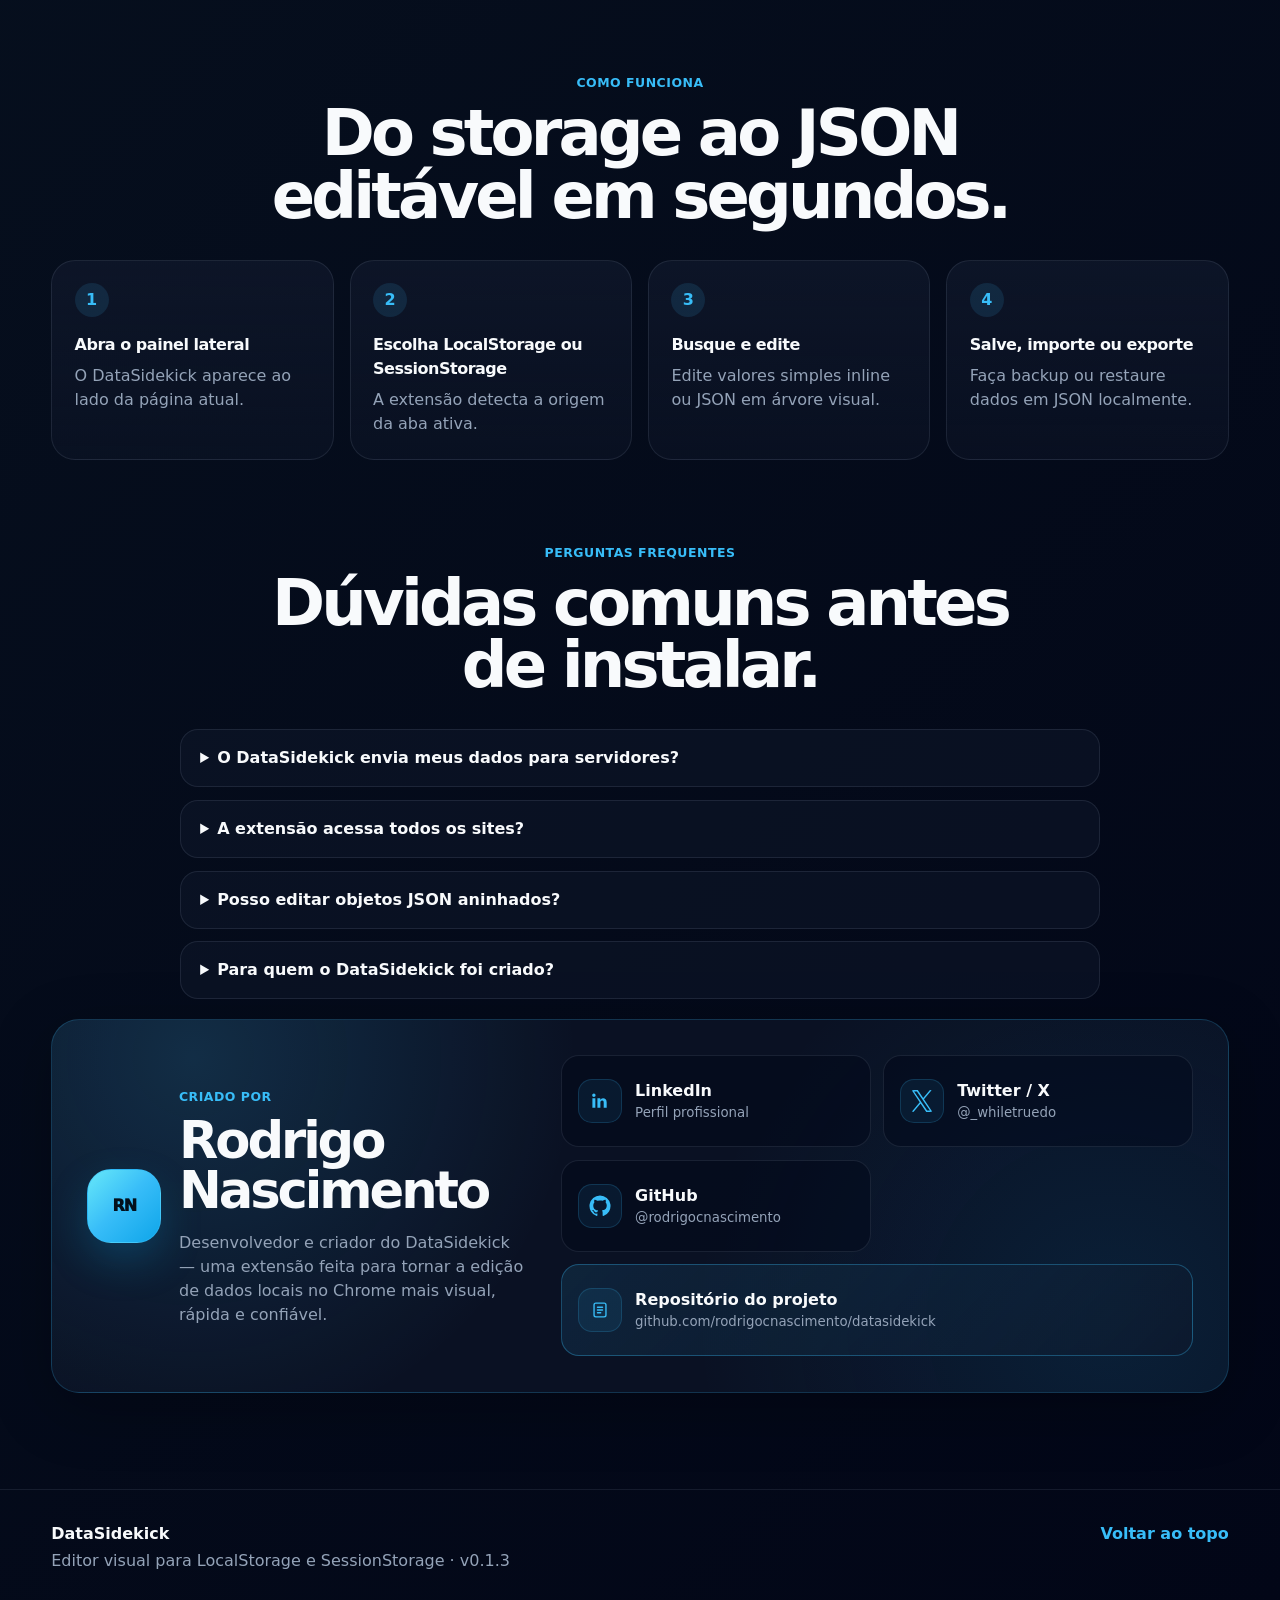
==== commit f9fd980e: "fix: adiciona links internos em hero, features, privacidade e FAQ" ====
--- a/index.html
+++ b/index.html
@@ -184,6 +184,7 @@
                         <strong>LocalStorage</strong> e
                         <strong>SessionStorage</strong>
                         com foco na aba atual e um editor visual de JSON.
+                        <a href="#use-cases" class="subtle-link">Ver casos de uso</a>.
                     </p>
 
                     <div class="hero-actions" id="install">
@@ -351,6 +352,7 @@
                             de tamanho da fonte.
                         </p>
                     </article>
+                    <a href="#playground" class="subtle-link">Experimente no playground →</a>
                 </div>
             </section>
 
@@ -463,6 +465,7 @@
                 <article class="privacy-detail" id="access-control">
                     <div>
                         <h3>Como o DataSidekick acessa seus dados</h3>
+                        <p><a href="#faq" class="subtle-link">Perguntas frequentes sobre privacidade →</a></p>
                         <p>
                             O DataSidekick não solicita acesso permanente a
                             todos os sites durante a instalação.
@@ -553,7 +556,7 @@
                             Não. Os dados de LocalStorage e SessionStorage são
                             lidos e editados localmente no navegador. A
                             extensão não envia esses dados para servidores
-                            externos.
+                            externos. <a href="#privacy">Saiba mais sobre privacidade</a>.
                         </p>
                     </details>
 
@@ -562,7 +565,7 @@
                         <p>
                             Não durante a instalação. Quando você abre o painel
                             em uma página, o DataSidekick solicita permissão
-                            apenas para a origem atual.
+                            apenas para a origem atual. <a href="#access-control">Detalhes sobre permissões</a>.
                         </p>
                     </details>
 
@@ -571,7 +574,7 @@
                         <p>
                             Sim. Valores JSON válidos são exibidos como uma
                             árvore visual editável para facilitar alterações
-                            pontuais.
+                            pontuais. <a href="#playground">Teste na prática</a>.
                         </p>
                     </details>
 
@@ -580,7 +583,7 @@
                         <p>
                             Para desenvolvedores, QAs e pessoas técnicas que
                             precisam depurar, editar, importar ou exportar
-                            dados locais de aplicações web.
+                            dados locais de aplicações web. <a href="#features">Veja todos os recursos</a>.
                         </p>
                     </details>
                 </div>
--- a/styles.css
+++ b/styles.css
@@ -24,6 +24,8 @@
   line-height: 1.5;
 }
 a { color: inherit; text-decoration: none; }
+.subtle-link { color: var(--primary); }
+.subtle-link:hover { text-decoration: underline; }
 img { display: block; max-width: 100%; }
 
 .noise {
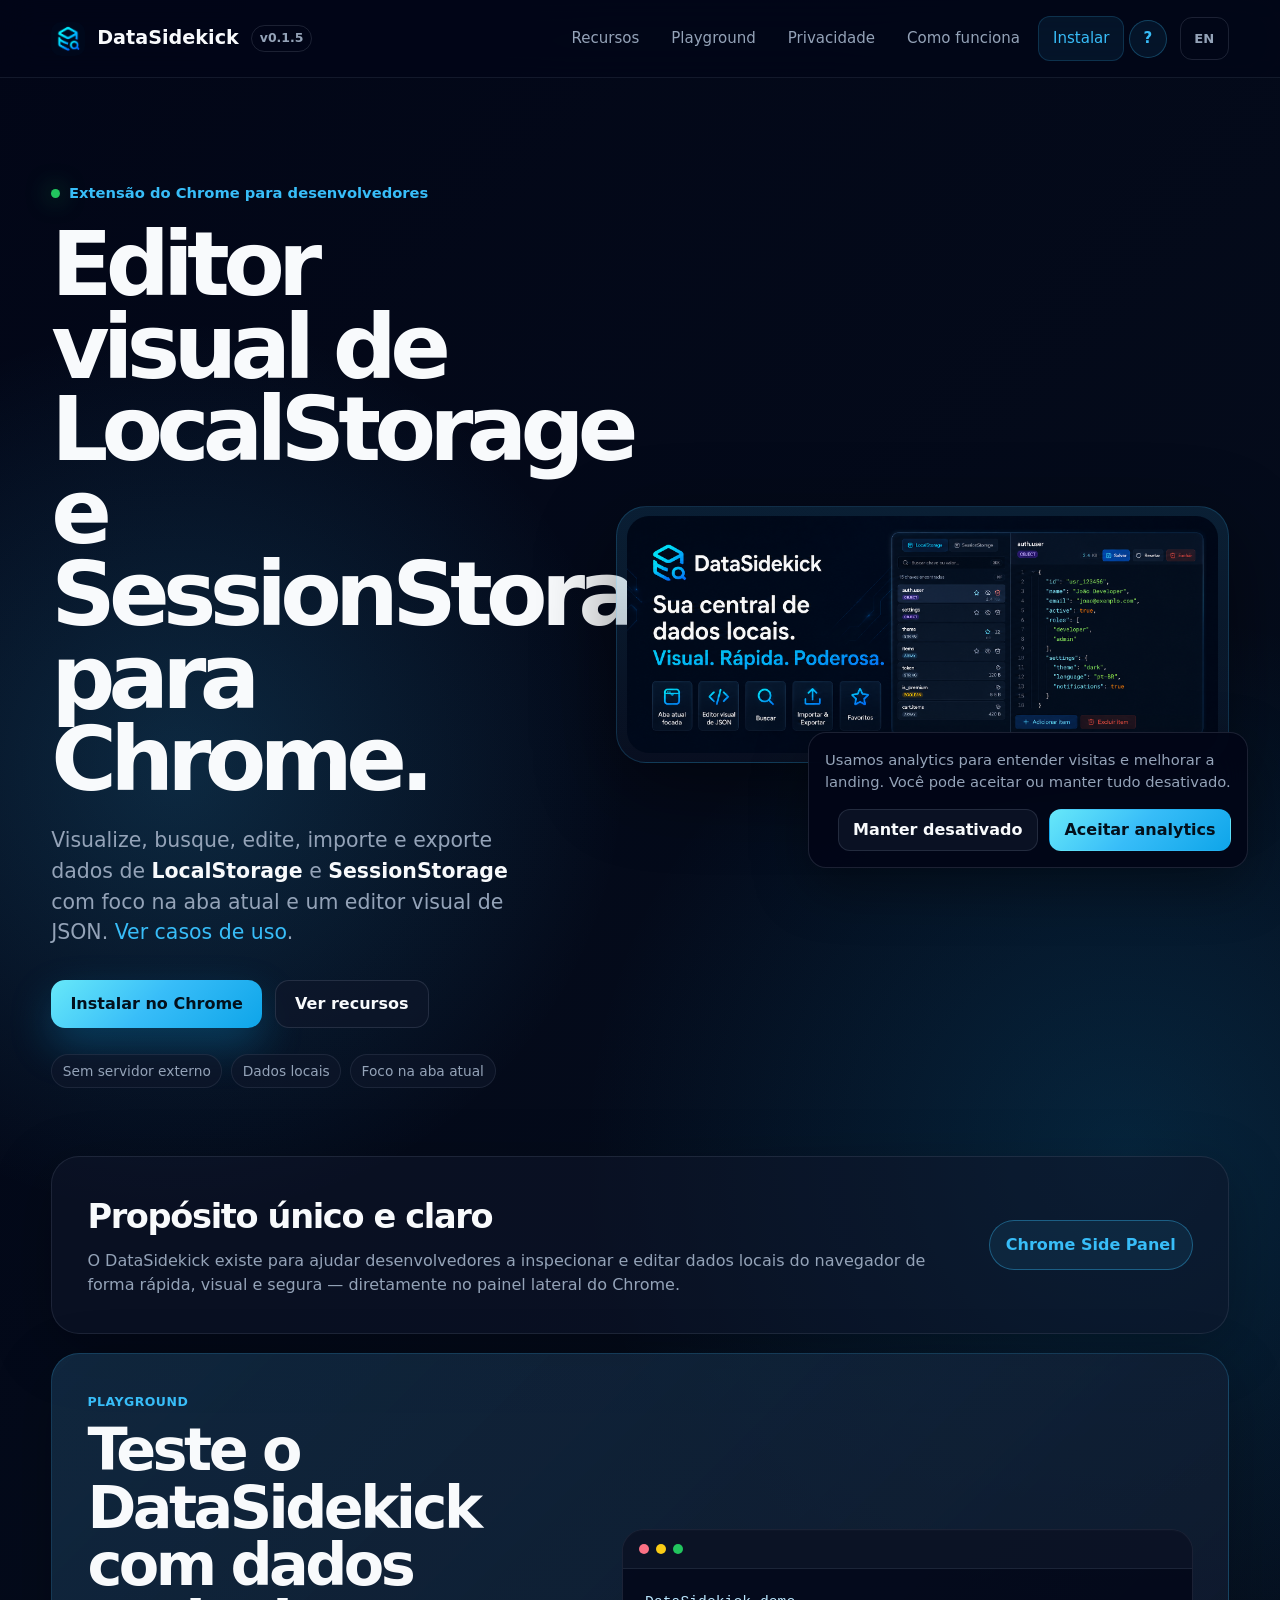
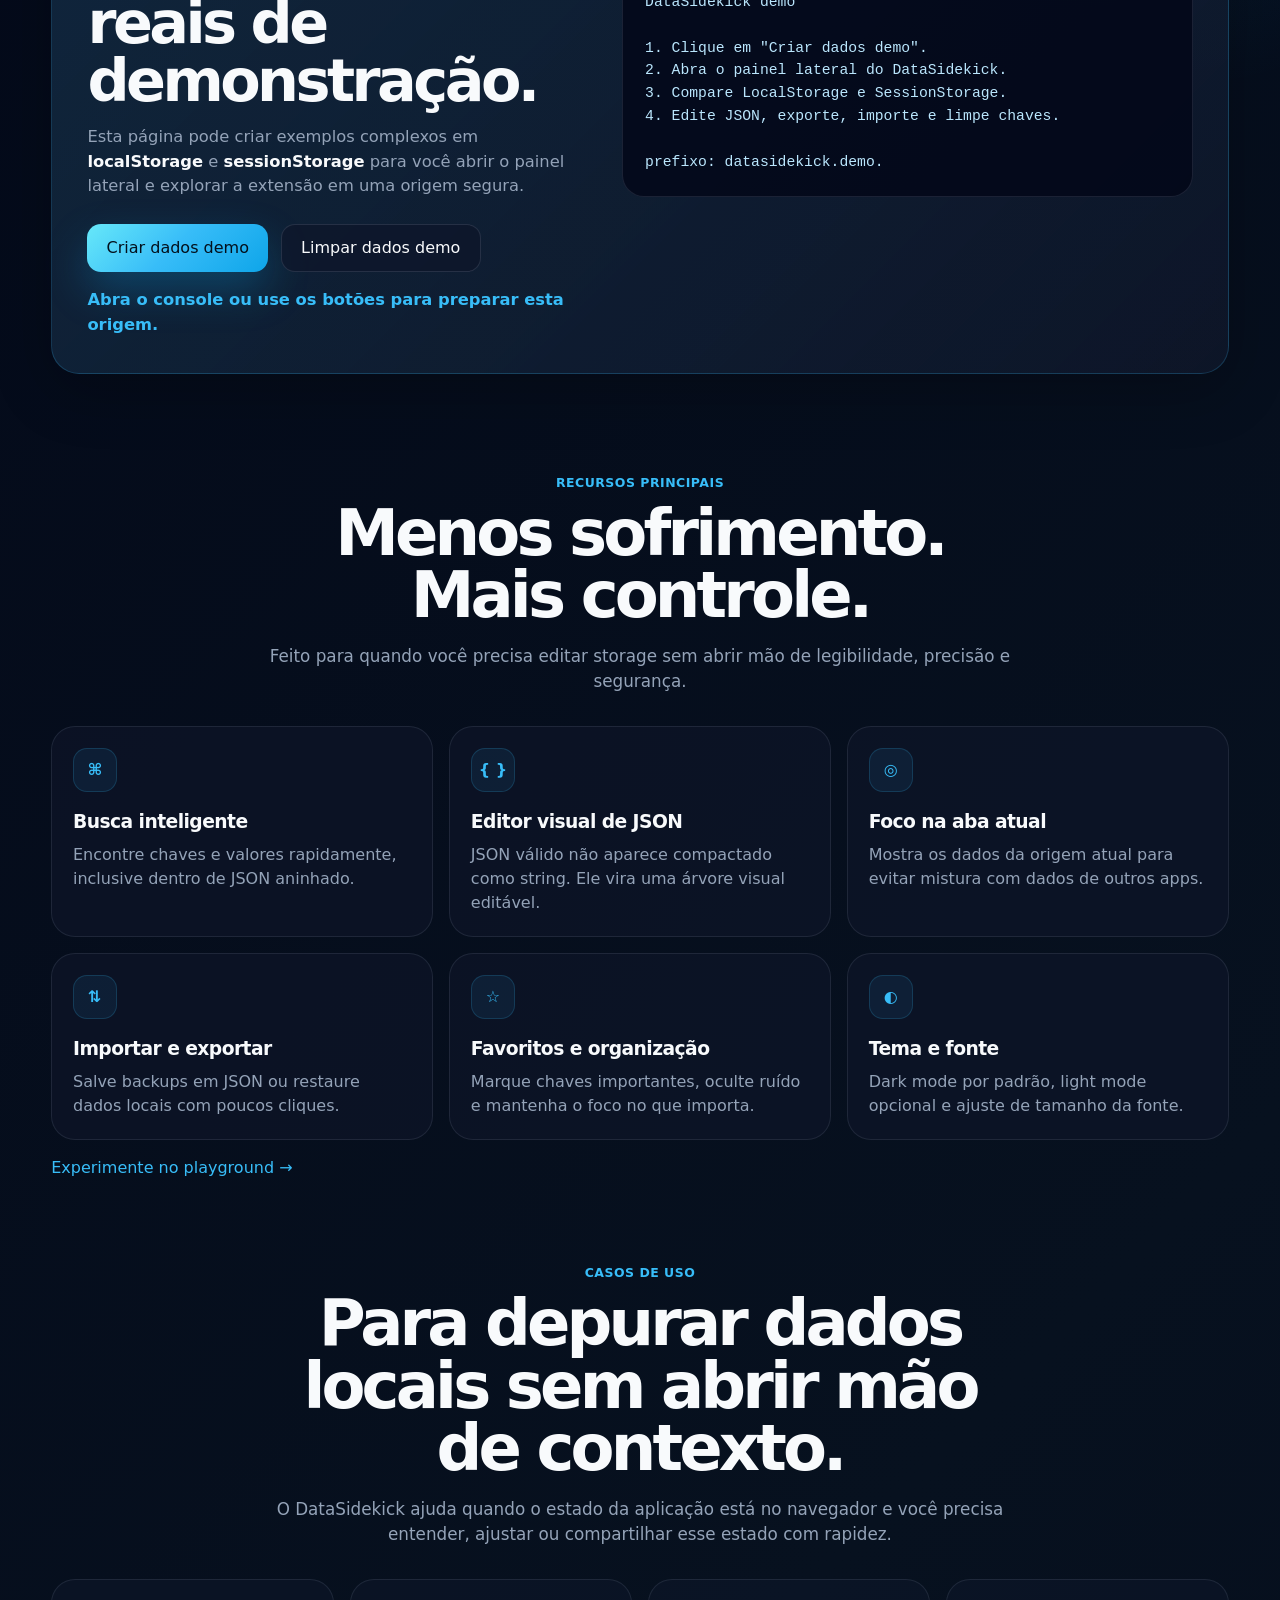
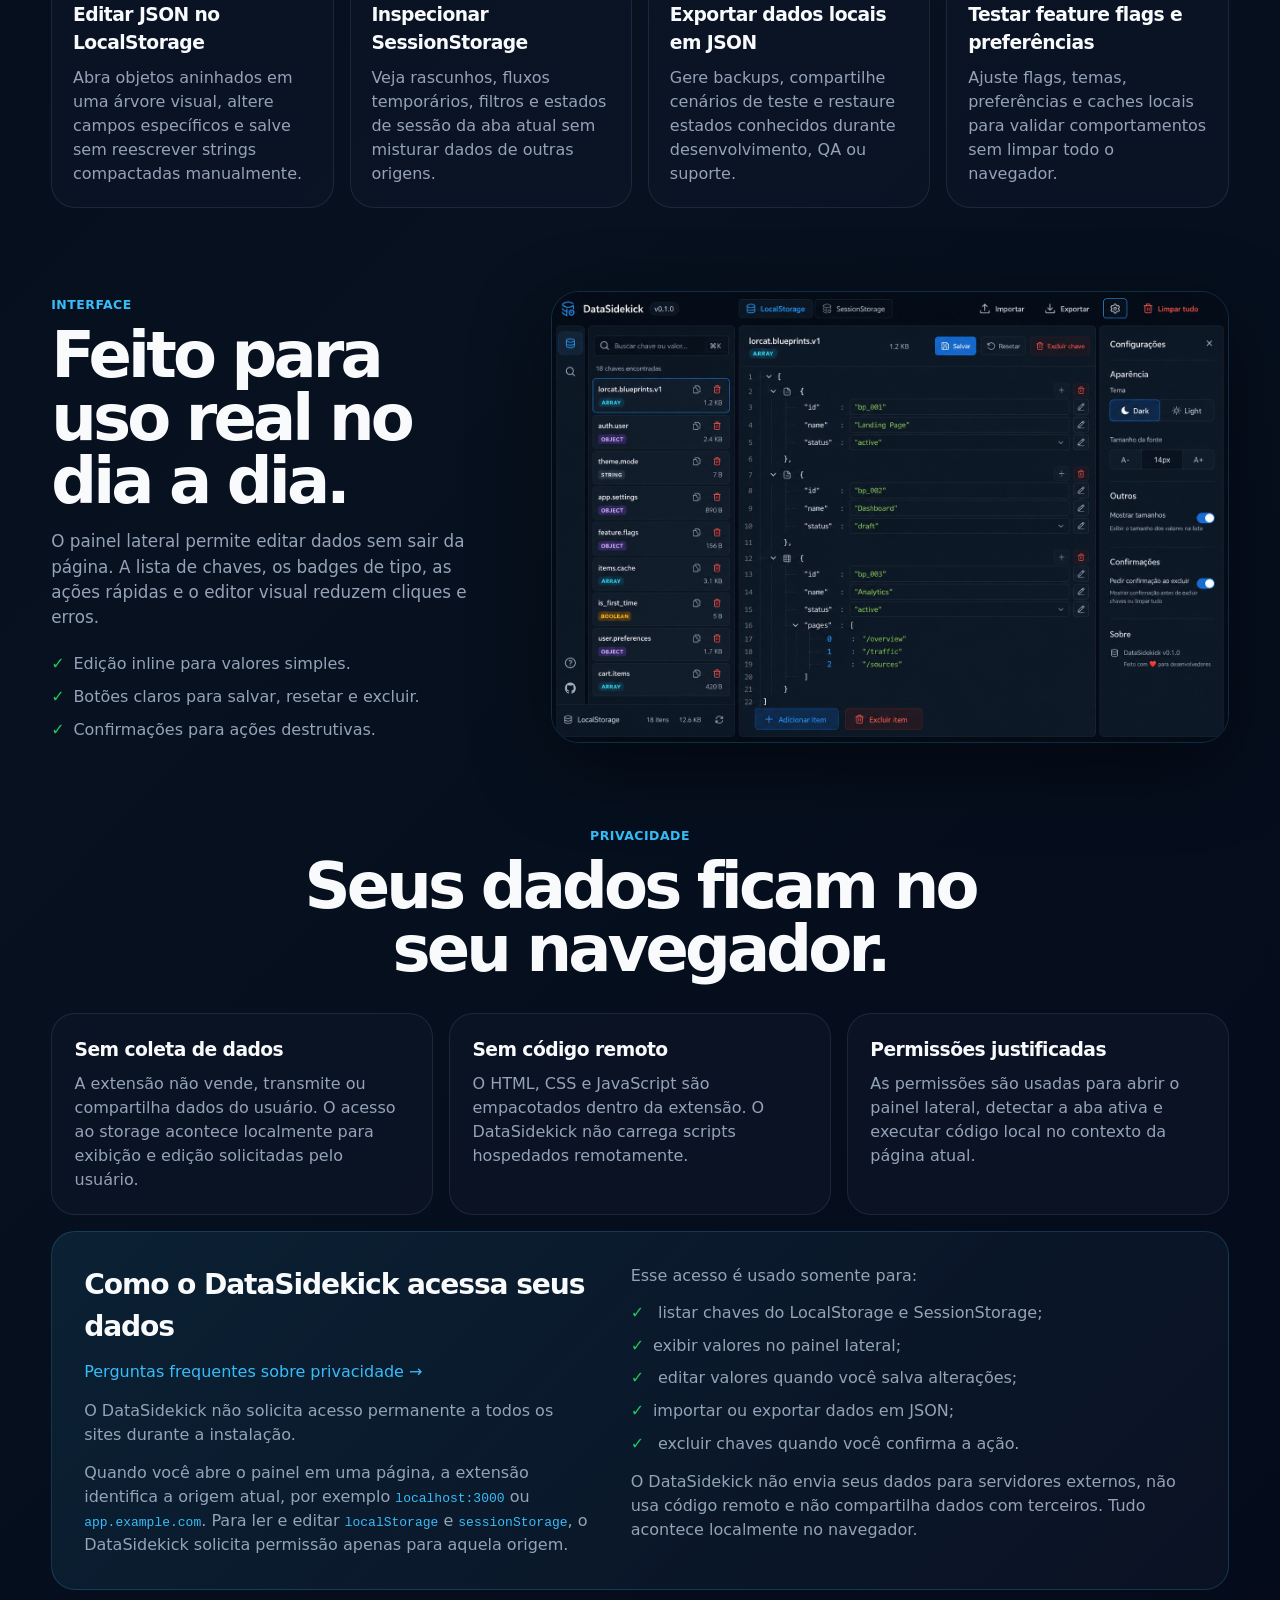
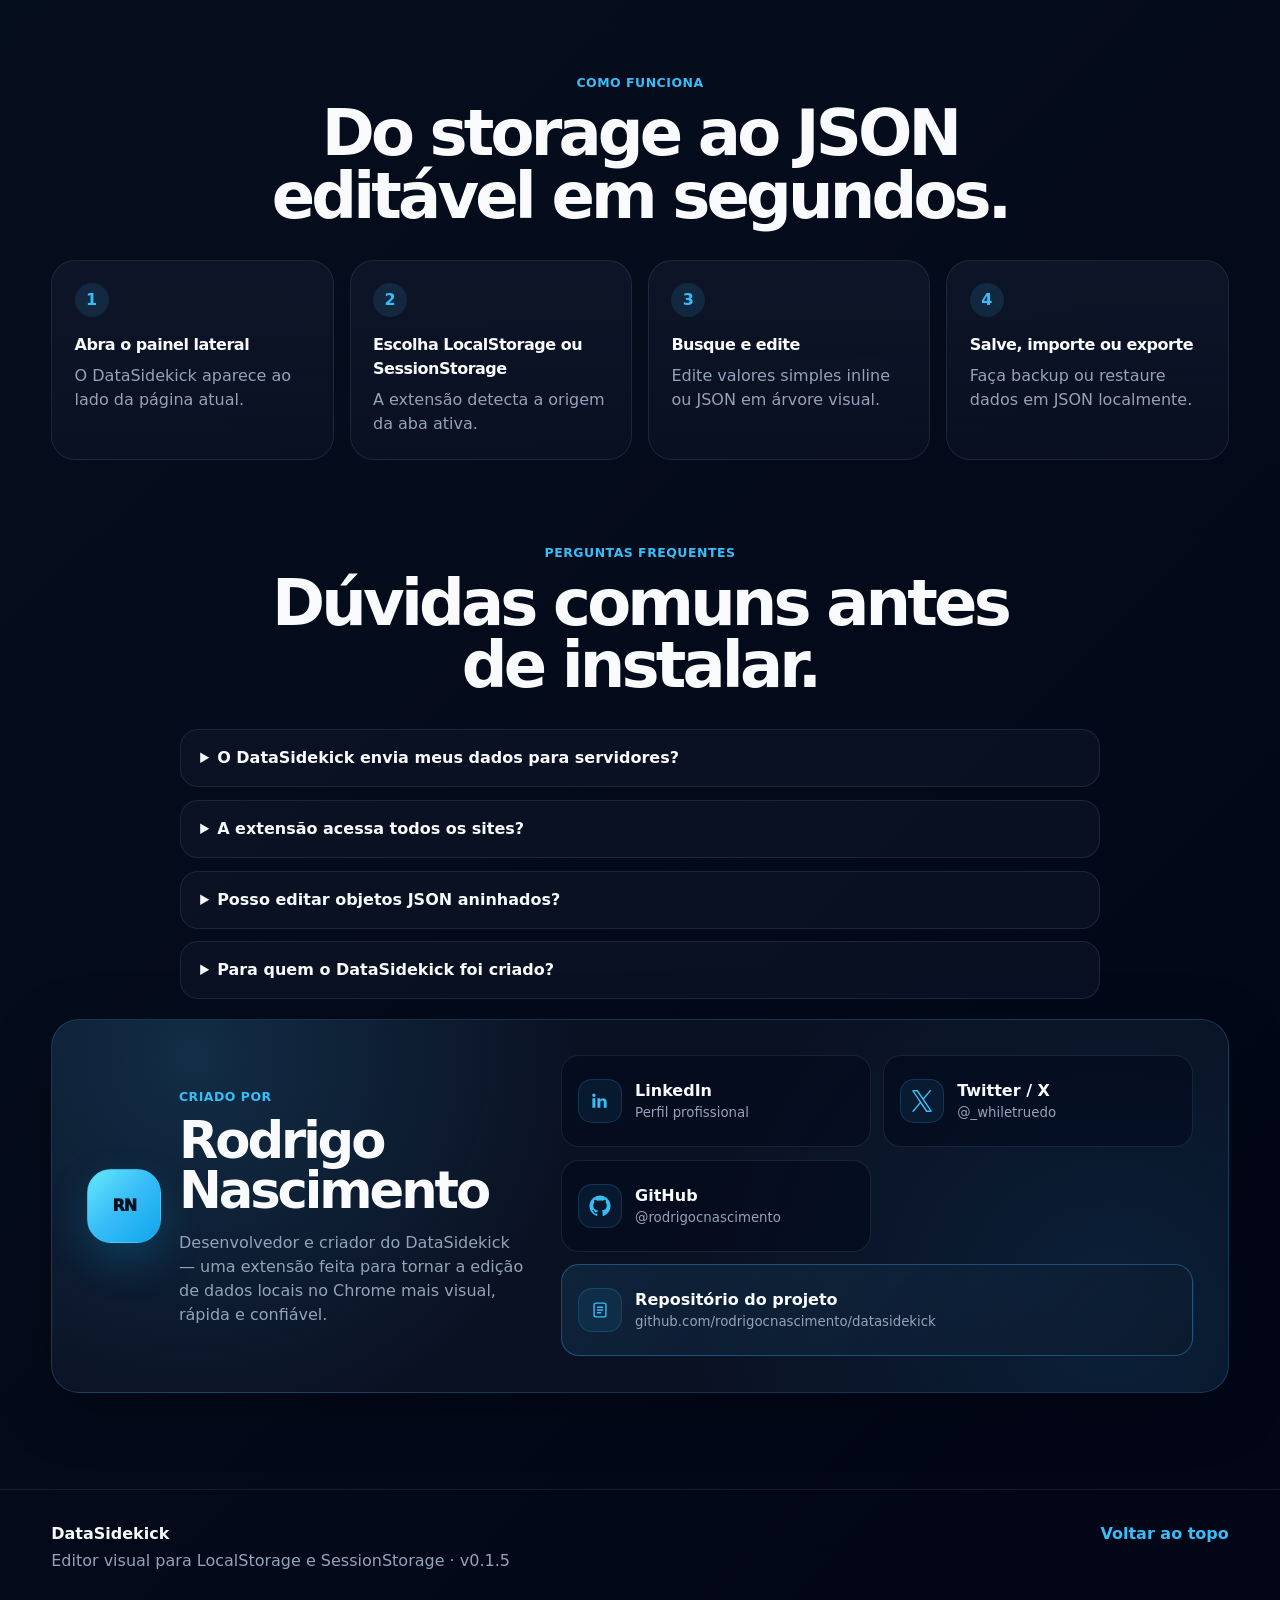
==== commit 897eaa45: "feat: finaliza imagens localizadas en-US e bump v0.1.5" ====
--- a/index.html
+++ b/index.html
@@ -28,6 +28,7 @@
             href="/favicon-16x16.png"
         />
         <link rel="manifest" href="/site.webmanifest" />
+        <link rel="alternate" hreflang="en" href="https://datasidekick.site/en/" />
 
         <meta
             name="description"
@@ -139,7 +140,7 @@
             <a class="brand" href="#top" aria-label="DataSidekick home">
                 <img src="assets/logo.png" alt="DataSidekick" />
                 <span>DataSidekick</span>
-                <strong>v0.1.4</strong>
+                <strong>v0.1.5</strong>
             </a>
 
             <nav class="nav" aria-label="Navegação principal">
@@ -154,6 +155,7 @@
                     aria-label="Sobre o criador e links do projeto"
                     >?</a
                 >
+                <a class="lang-switcher" href="/en/" aria-label="Switch to English">EN</a>
             </nav>
 
             <button
@@ -693,7 +695,7 @@
                 <strong>DataSidekick</strong>
                 <span
                     >Editor visual para LocalStorage e SessionStorage ·
-                    v0.1.3</span
+                     v0.1.5</span
                 >
             </div>
             <a href="#top">Voltar ao topo</a>
--- a/styles.css
+++ b/styles.css
@@ -62,6 +62,17 @@
   font-size: 1.2rem;
 }
 .brand img { width: 34px; height: 34px; border-radius: 10px; }
+.lang-switcher {
+  margin-left: 0.5rem;
+  font-weight: 600;
+  font-size: 0.82rem;
+  color: var(--muted);
+  border: 1px solid rgba(148, 163, 184, 0.18);
+  border-radius: 8px;
+  padding: 0.2rem 0.5rem;
+  transition: color 0.15s, border-color 0.15s;
+}
+.lang-switcher:hover { color: var(--text); border-color: rgba(148, 163, 184, 0.4); }
 .brand strong {
   padding: 0.18rem 0.5rem;
   border: 1px solid rgba(148, 163, 184, 0.18);
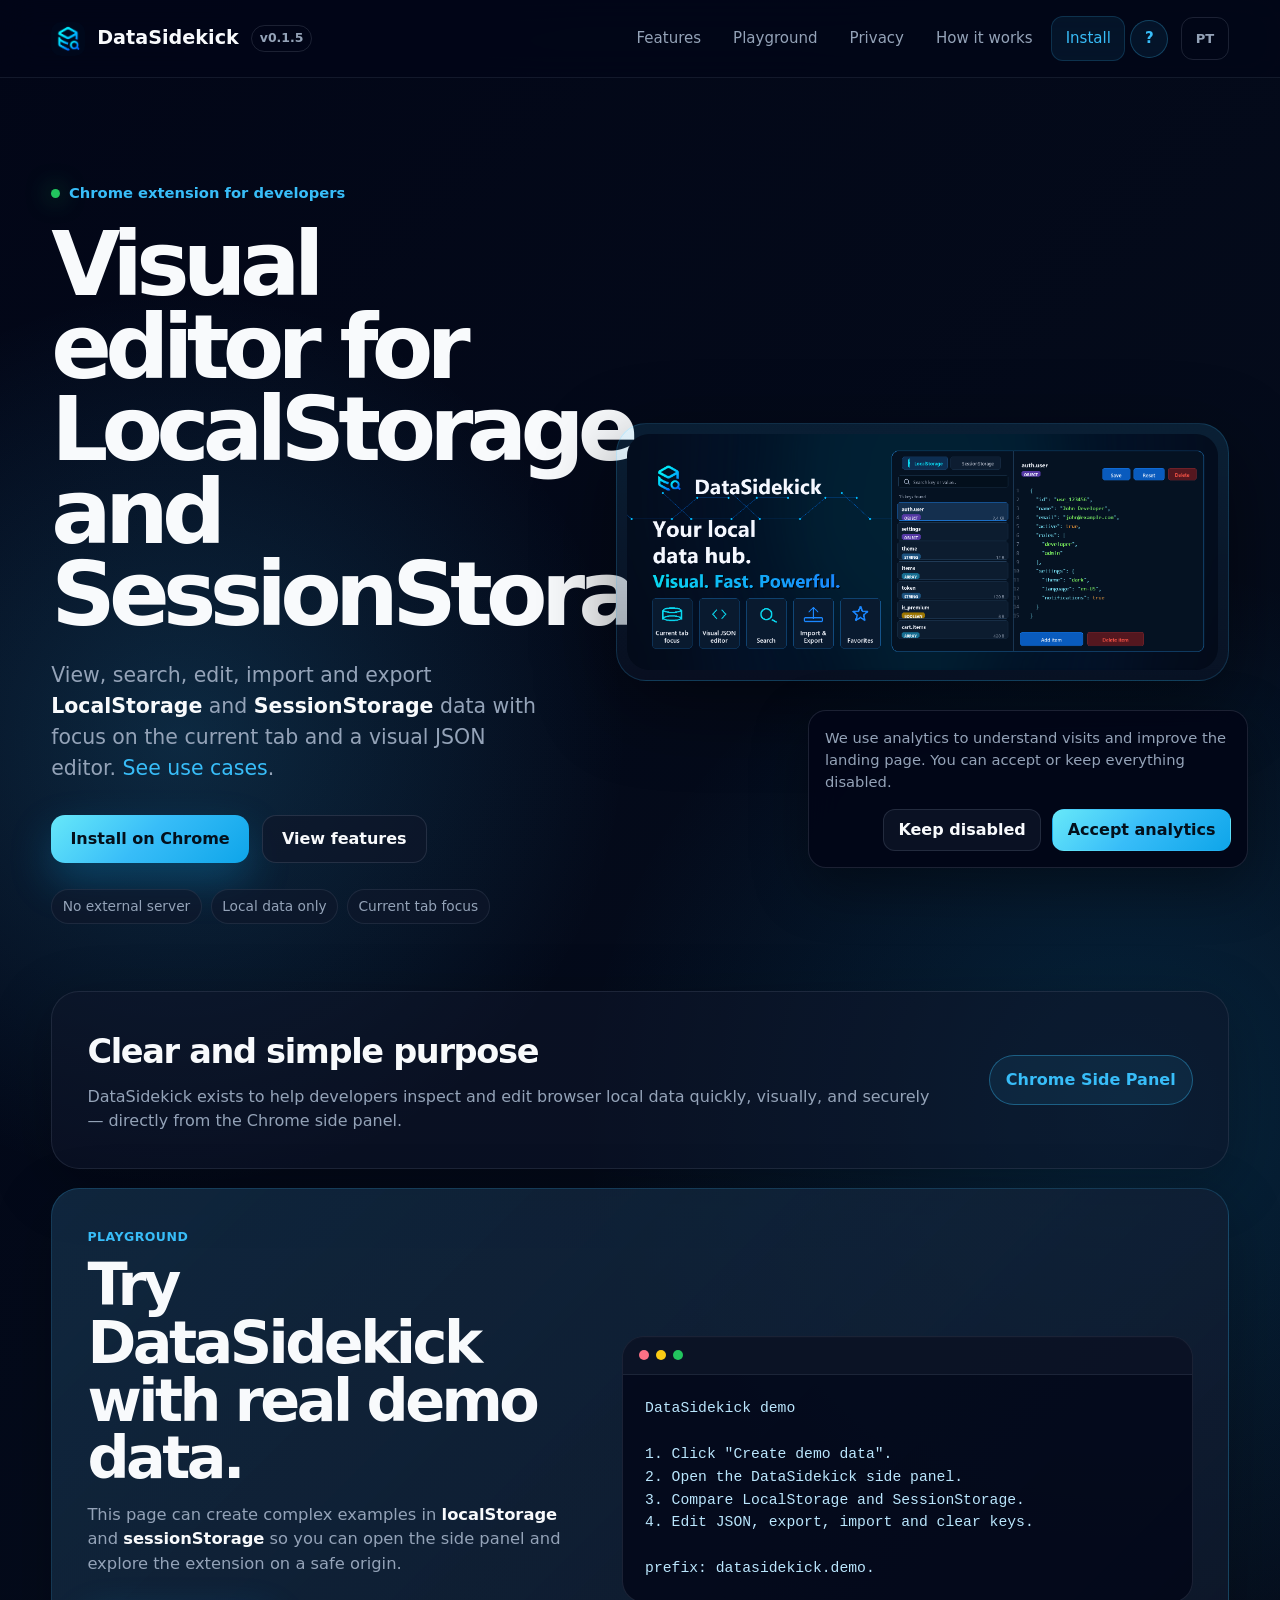
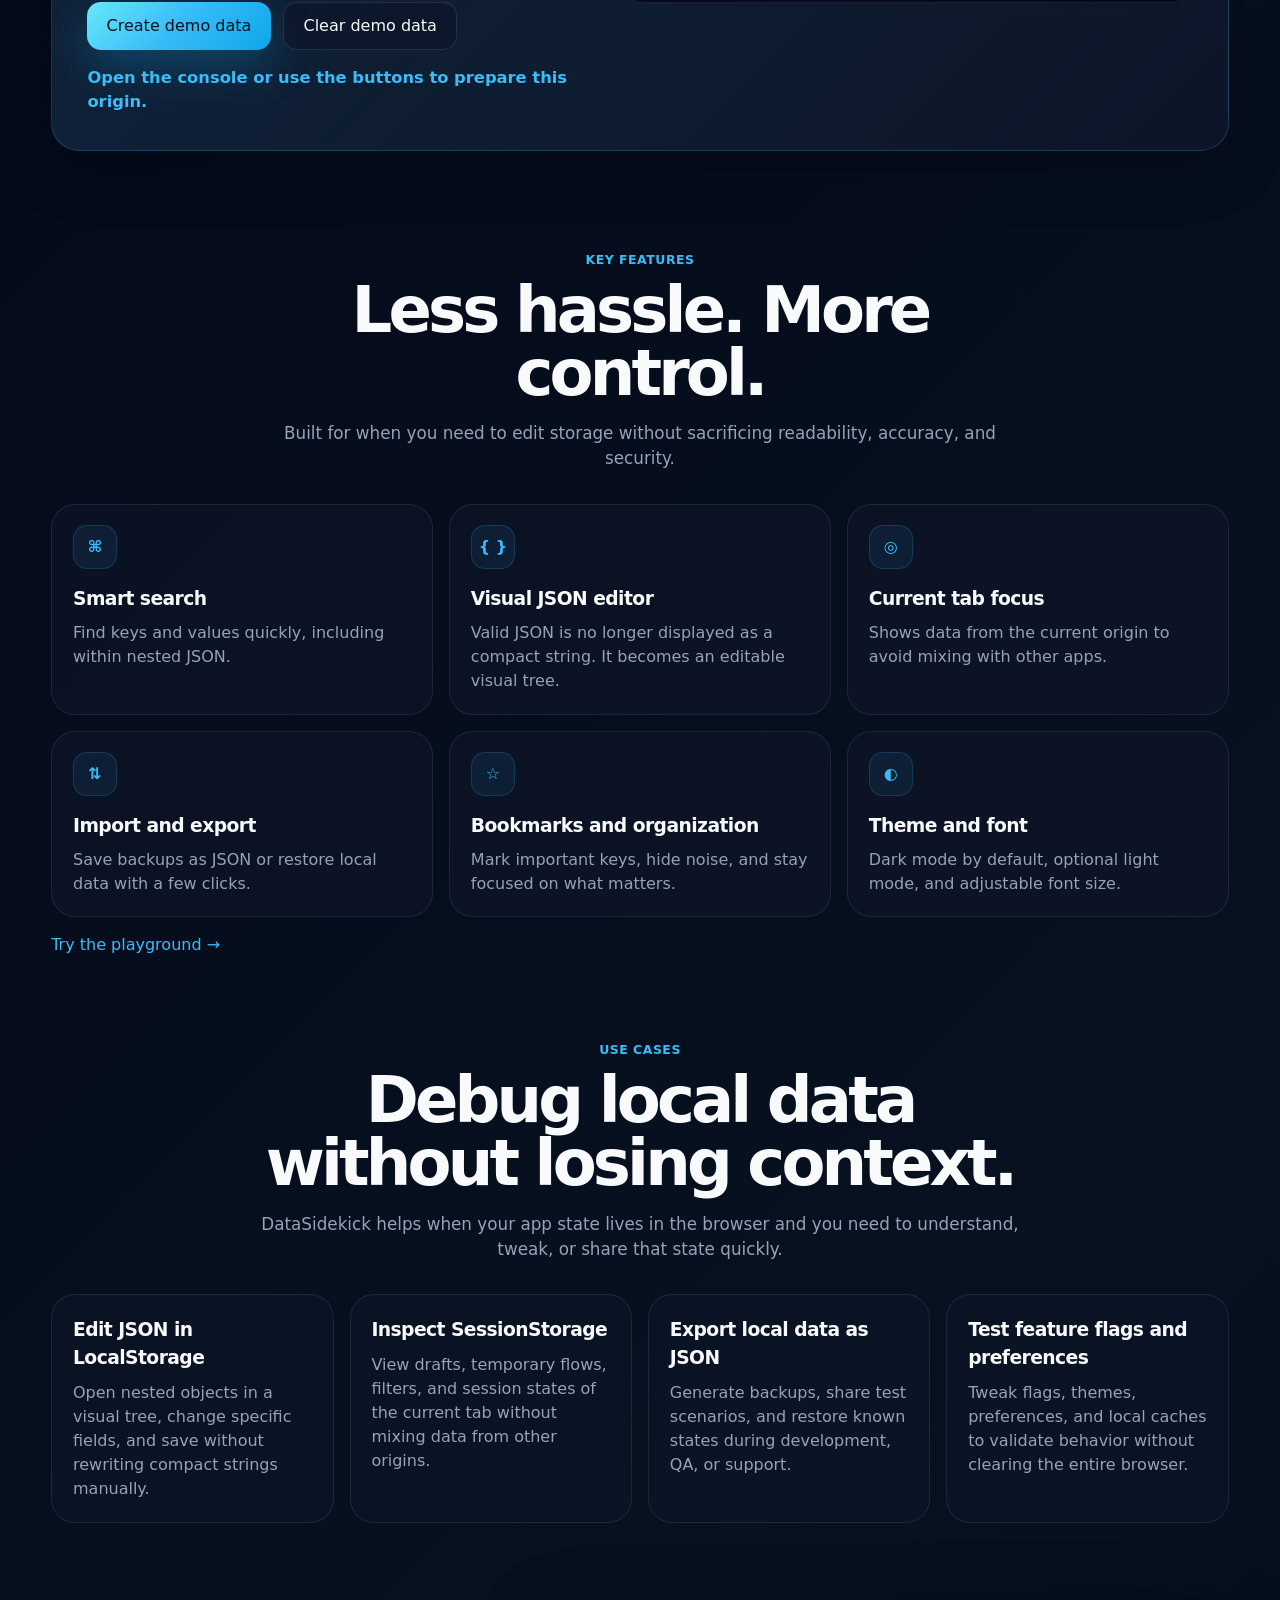
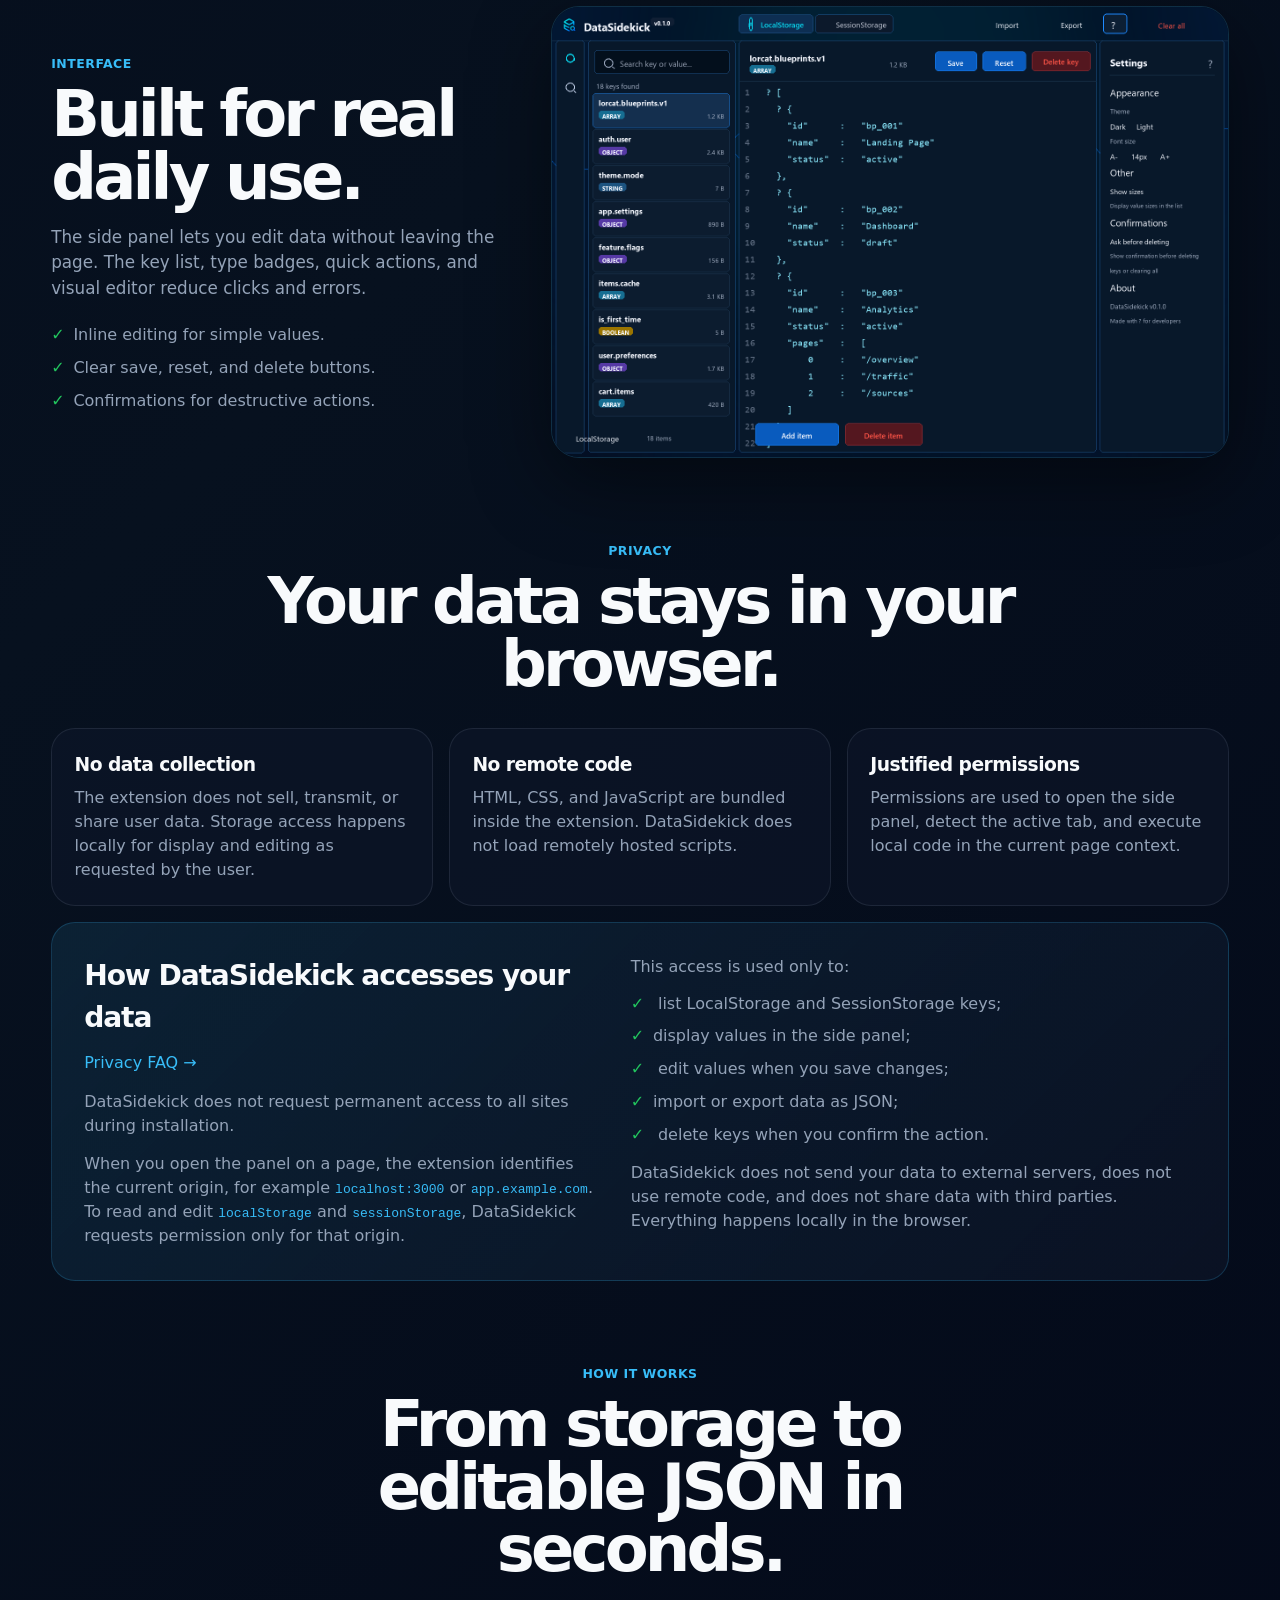
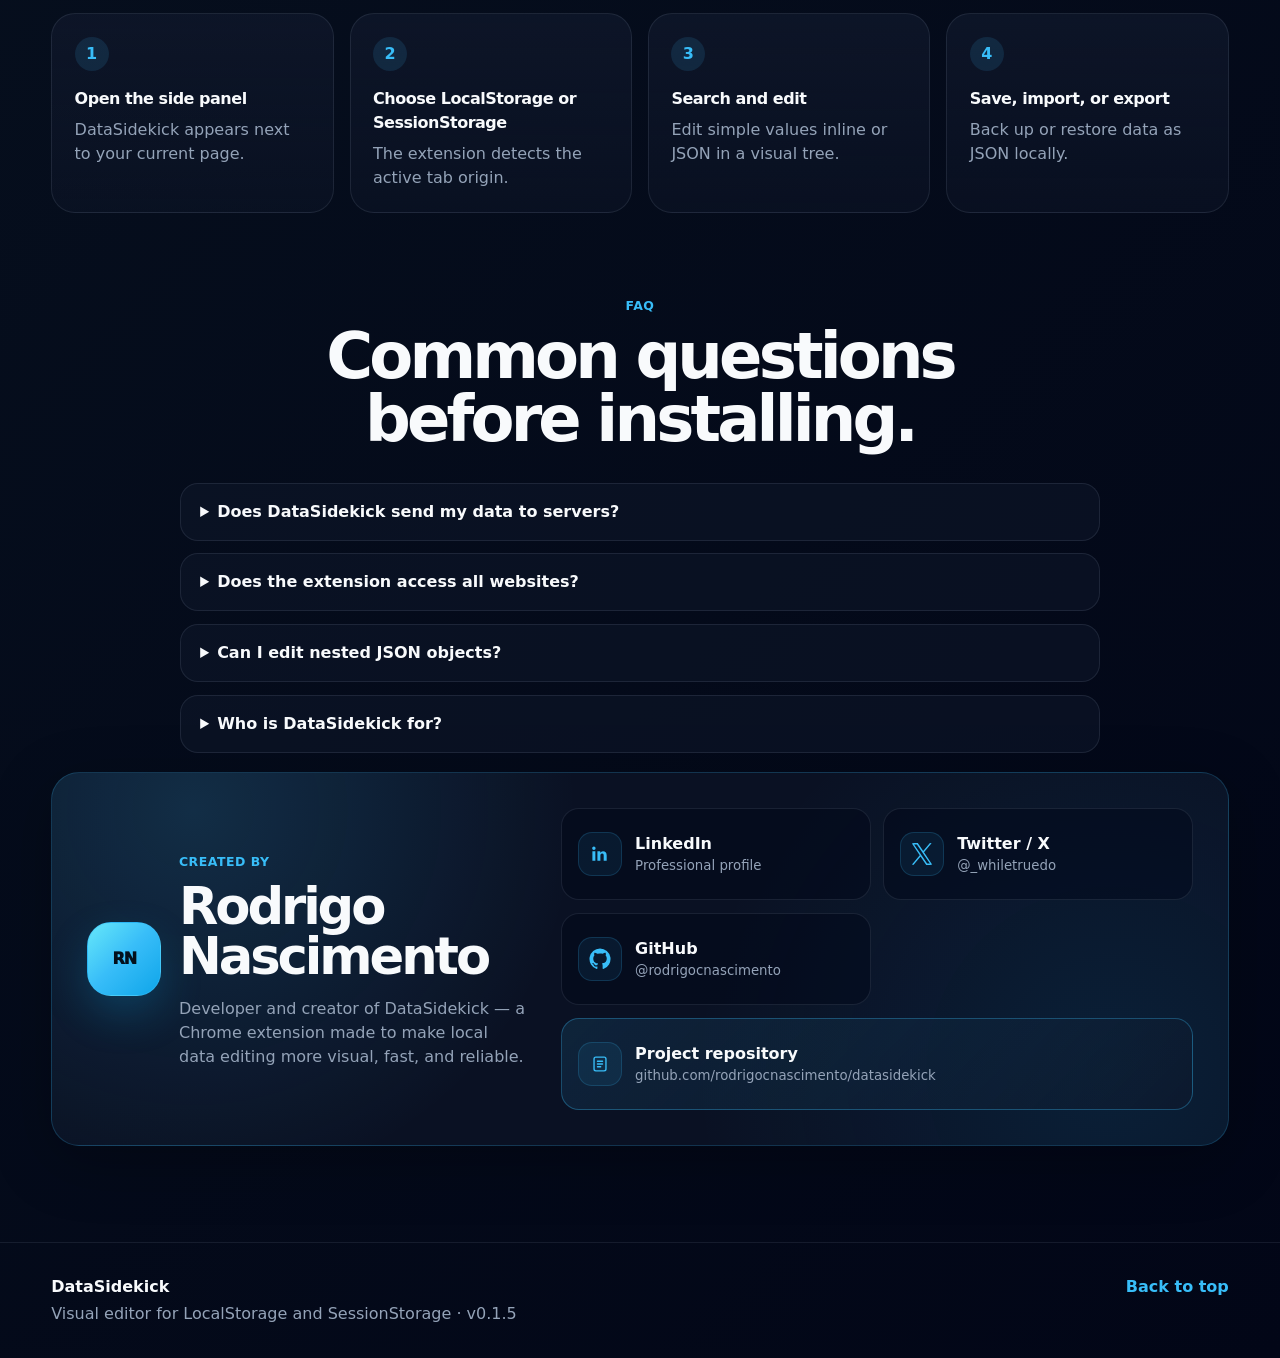
==== commit d19a0285: "feat: auto-redirect pt→en via navigator.language" ====
--- a/index.html
+++ b/index.html
@@ -29,6 +29,15 @@
         />
         <link rel="manifest" href="/site.webmanifest" />
         <link rel="alternate" hreflang="en" href="https://datasidekick.site/en/" />
+
+        <script>
+            (function () {
+                var lang = navigator.language || (navigator.languages && navigator.languages[0]) || "";
+                if (lang.slice(0, 2) === "en" && location.pathname.indexOf("/en/") !== 0) {
+                    location.replace("/en/");
+                }
+            })();
+        </script>
 
         <meta
             name="description"
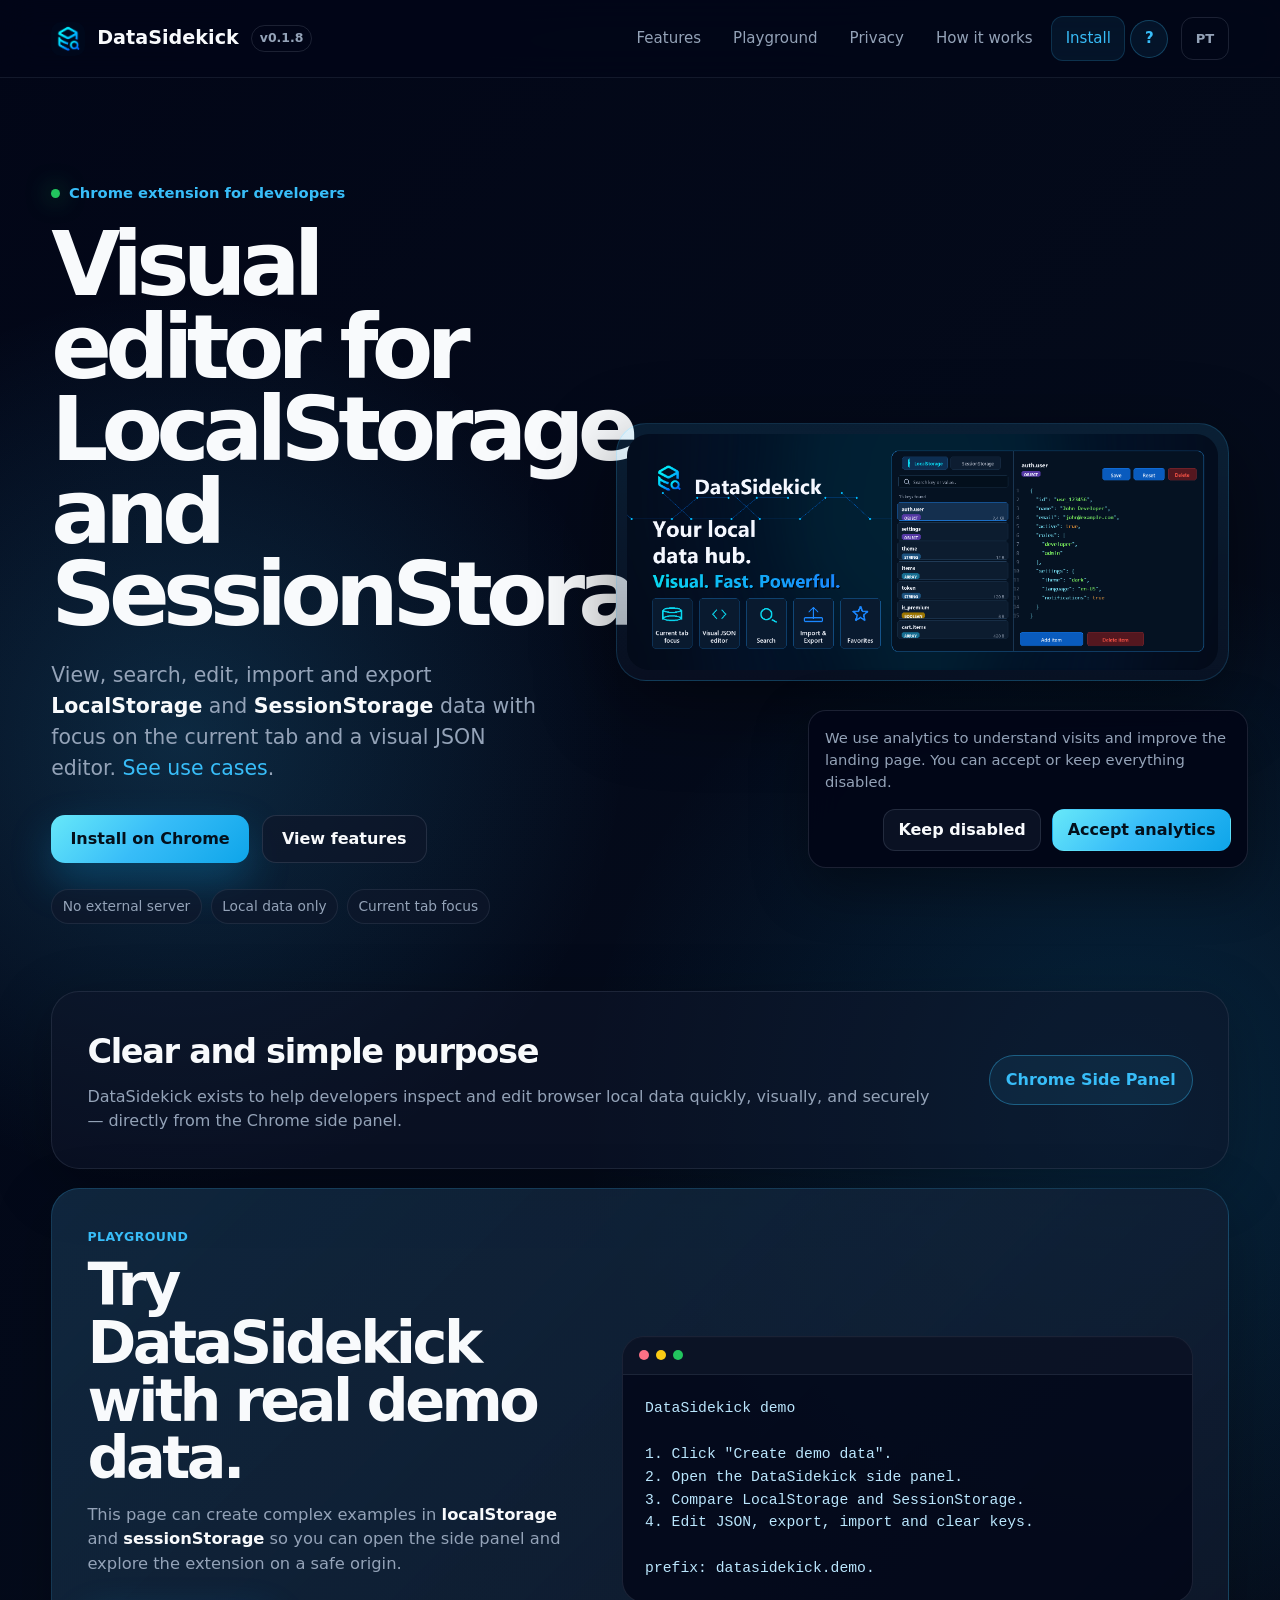
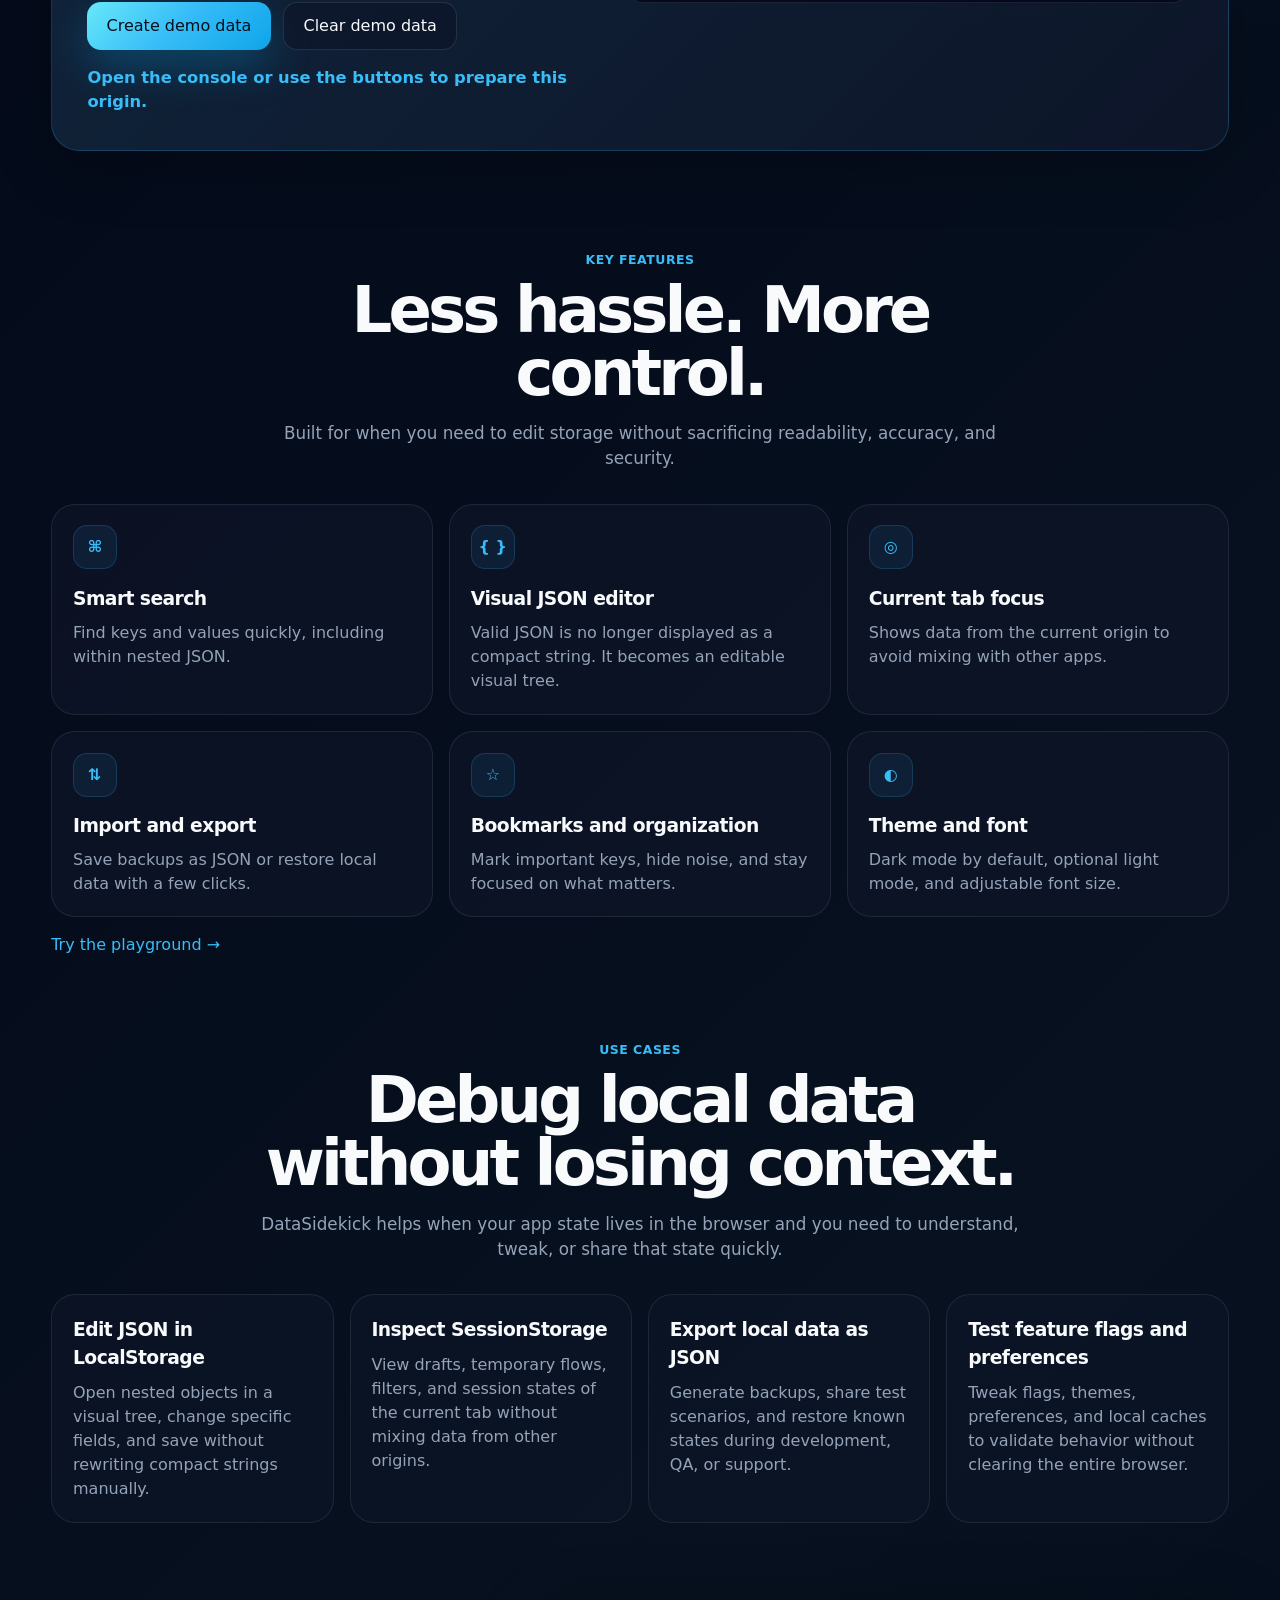
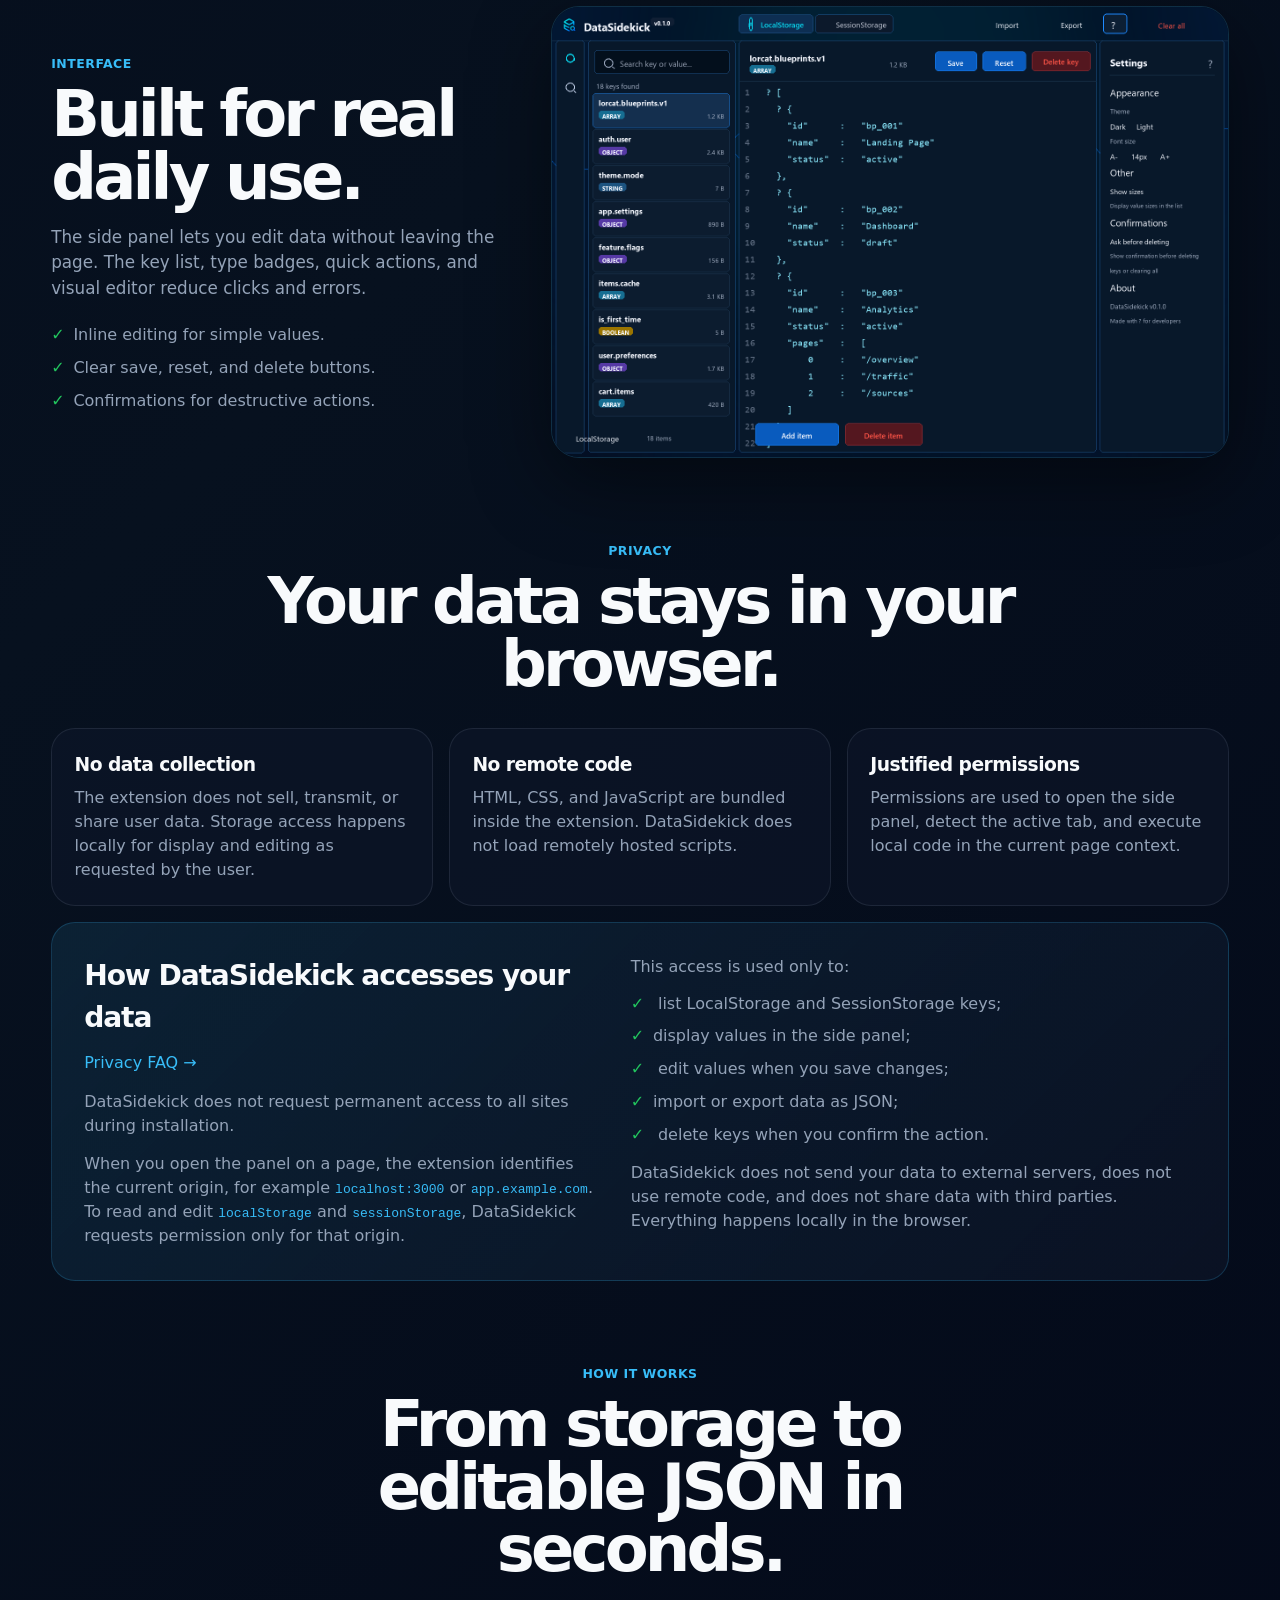
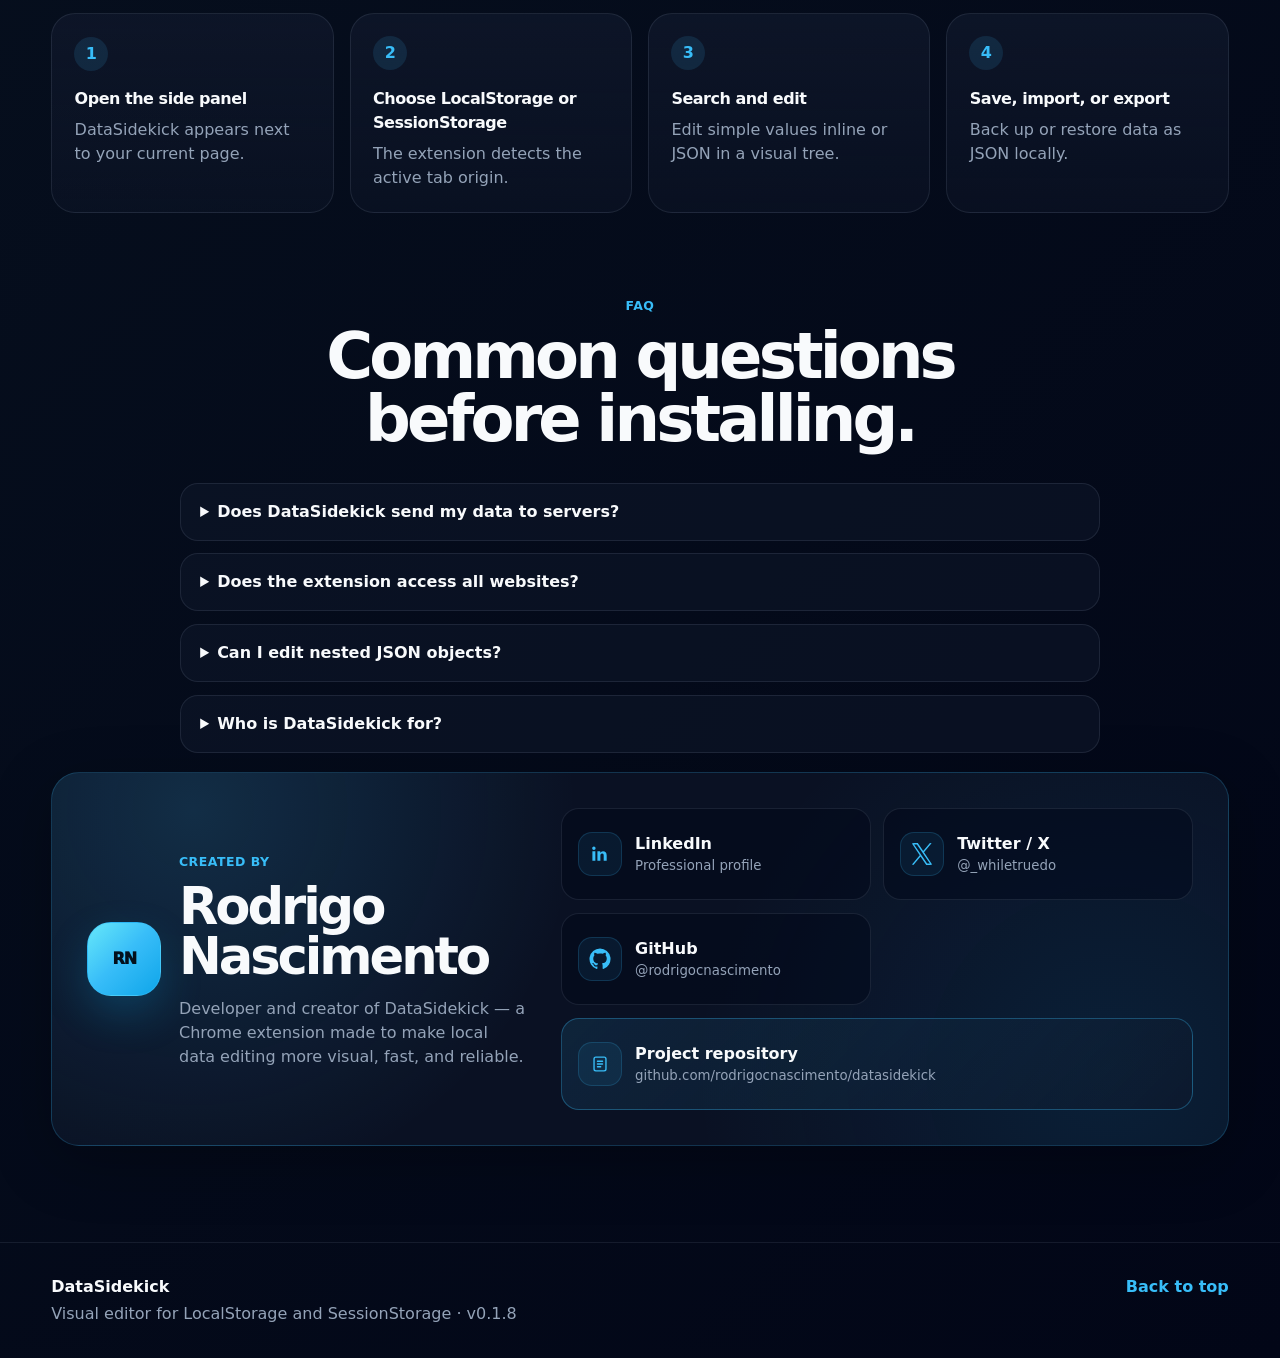
==== commit bb874fb3: "feat: atualiza para nova versão" ====
--- a/index.html
+++ b/index.html
@@ -96,7 +96,7 @@
                     "name": "Rodrigo Nascimento",
                     "url": "https://github.com/rodrigocnascimento"
                 },
-                "softwareVersion": "0.1.3",
+                "softwareVersion": "0.1.8",
                 "offers": {
                     "@type": "Offer",
                     "price": "0",
@@ -149,7 +149,7 @@
             <a class="brand" href="#top" aria-label="DataSidekick home">
                 <img src="assets/logo.png" alt="DataSidekick" />
                 <span>DataSidekick</span>
-                <strong>v0.1.5</strong>
+                <strong>v0.1.8</strong>
             </a>
 
             <nav class="nav" aria-label="Navegação principal">
@@ -704,7 +704,7 @@
                 <strong>DataSidekick</strong>
                 <span
                     >Editor visual para LocalStorage e SessionStorage ·
-                     v0.1.5</span
+                     v0.1.8</span
                 >
             </div>
             <a href="#top">Voltar ao topo</a>
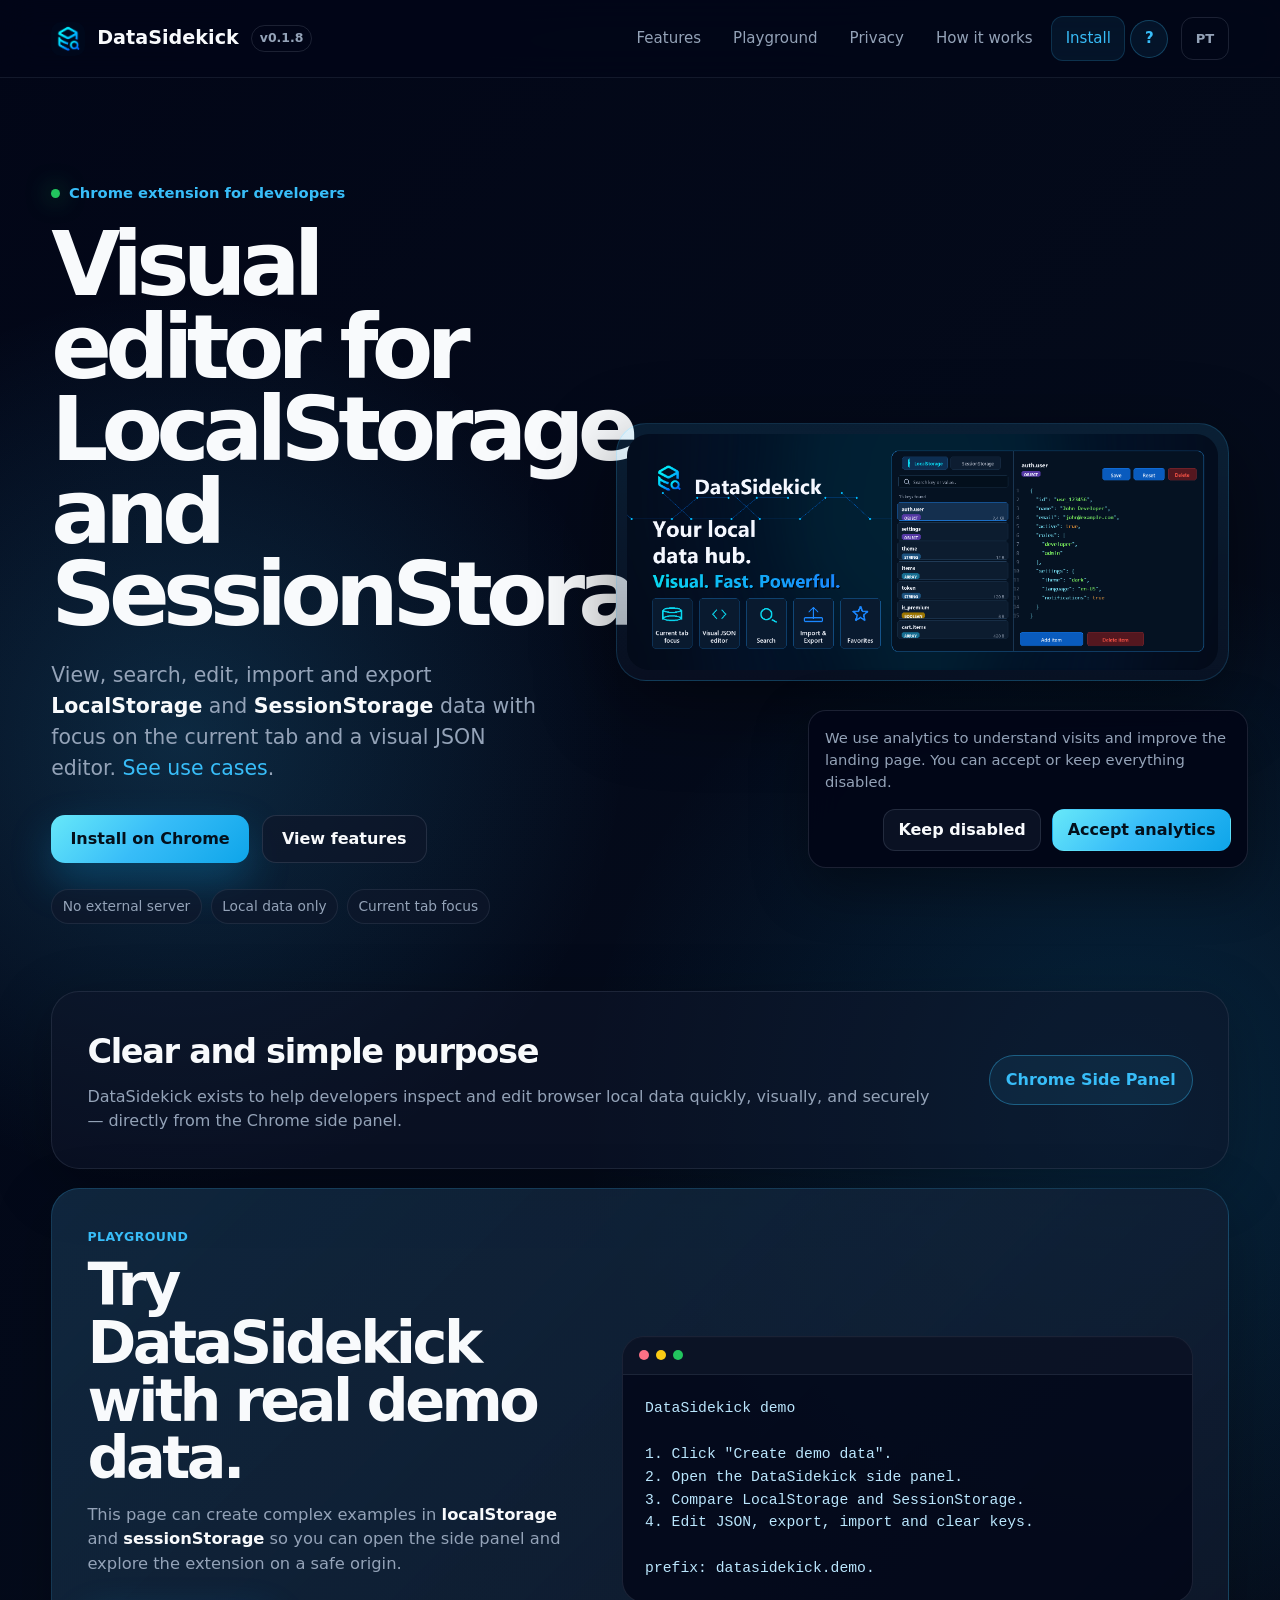
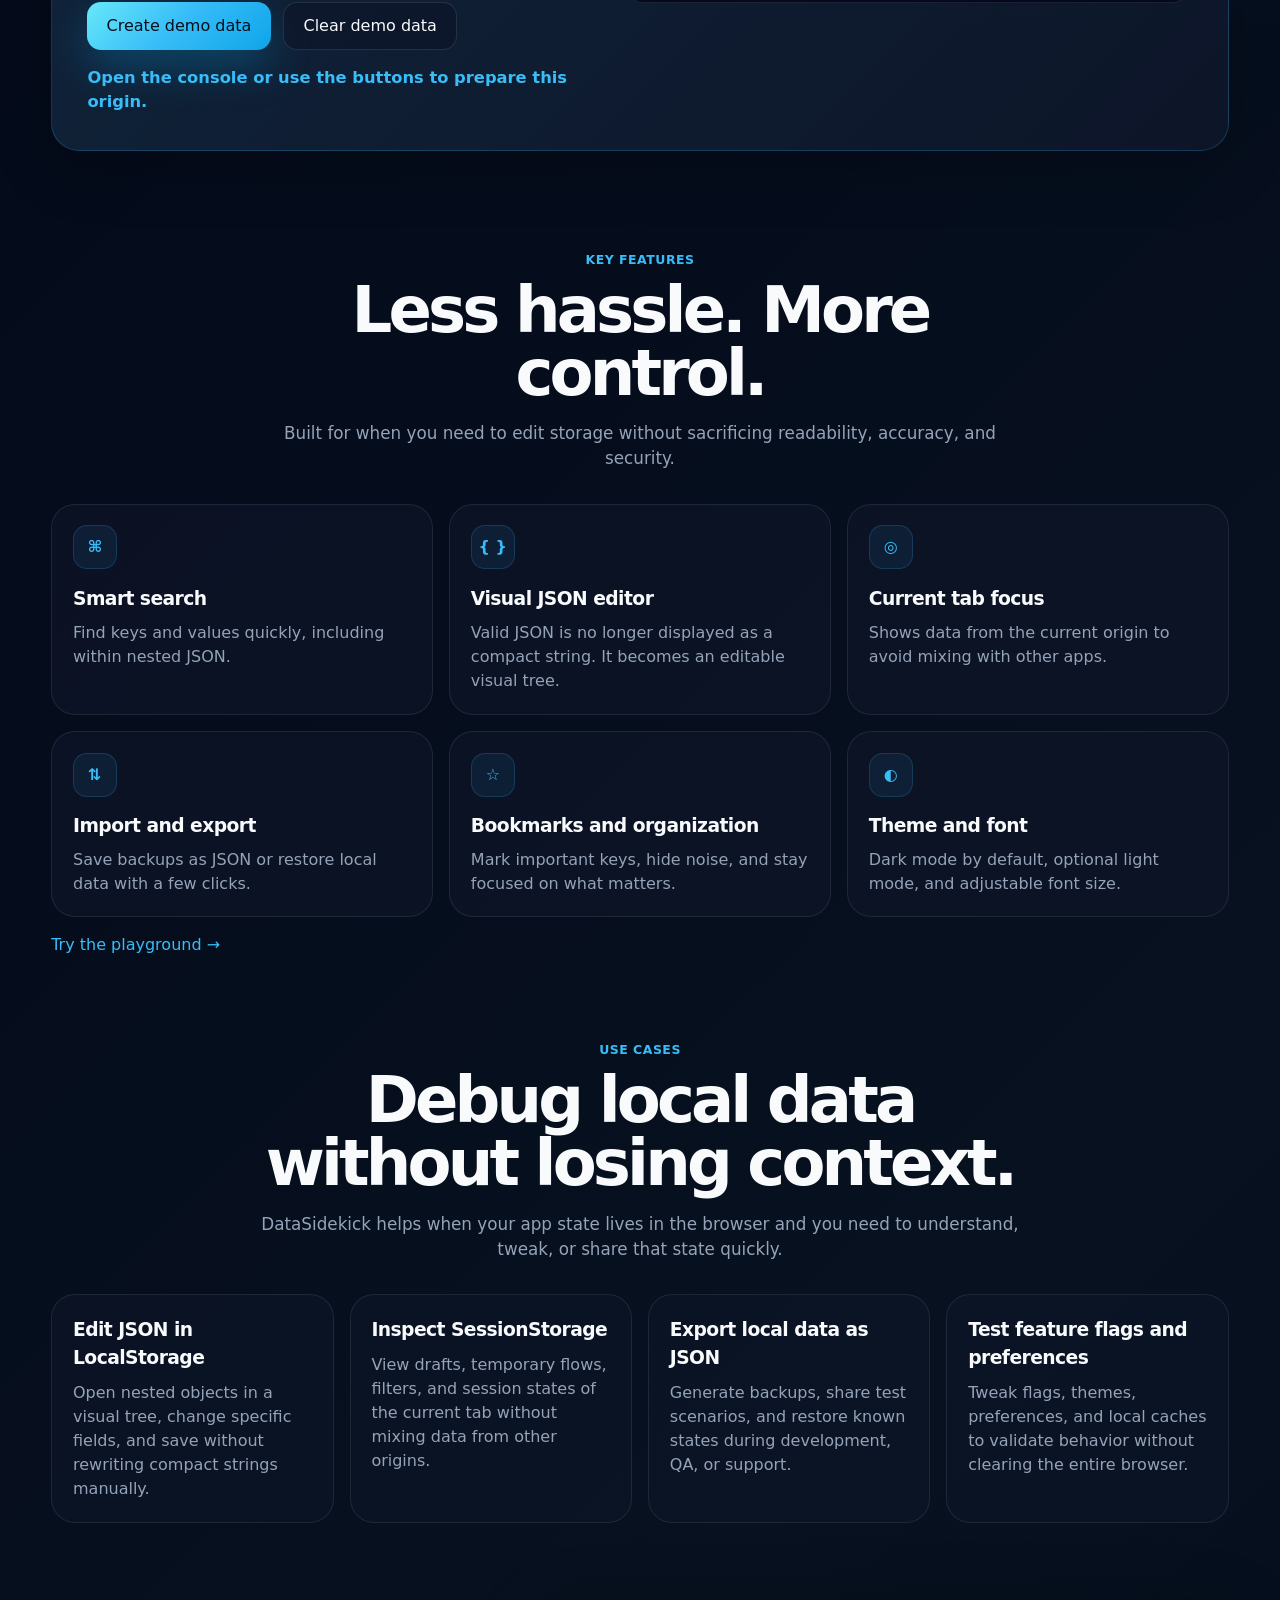
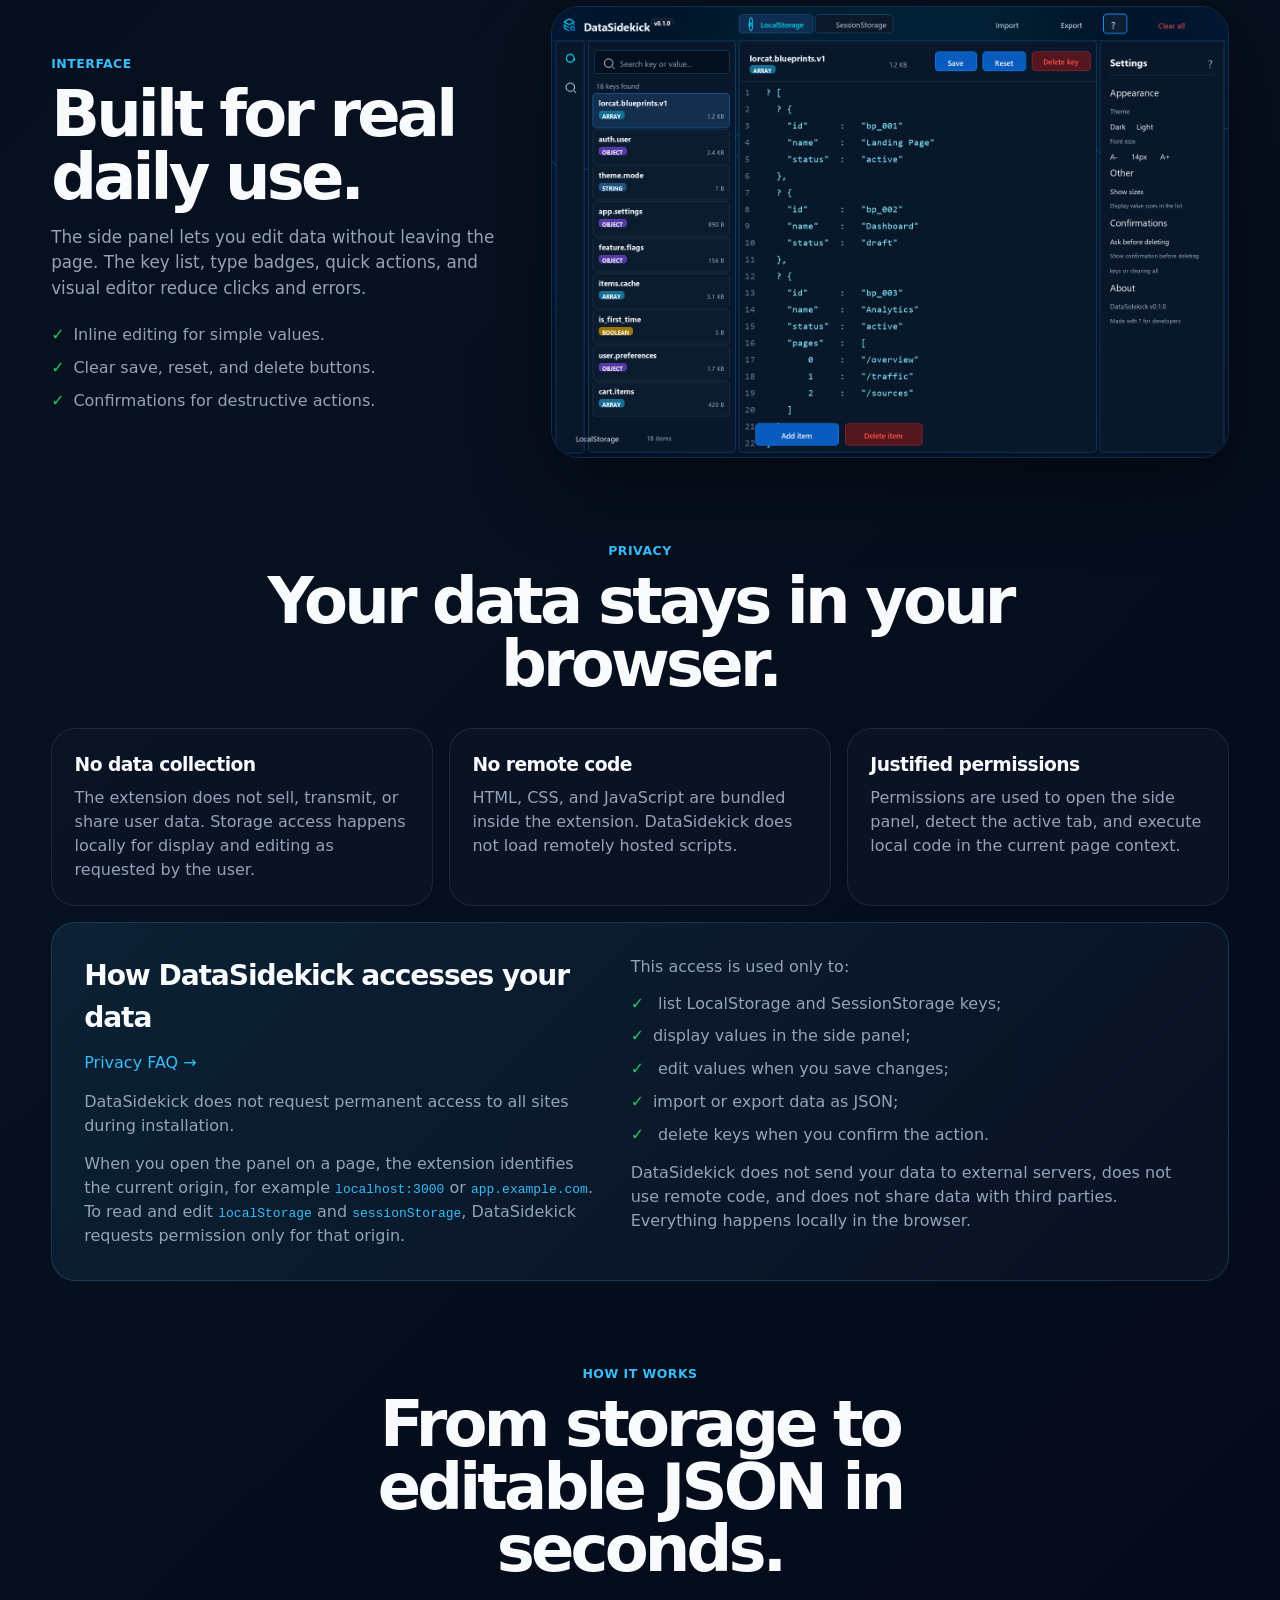
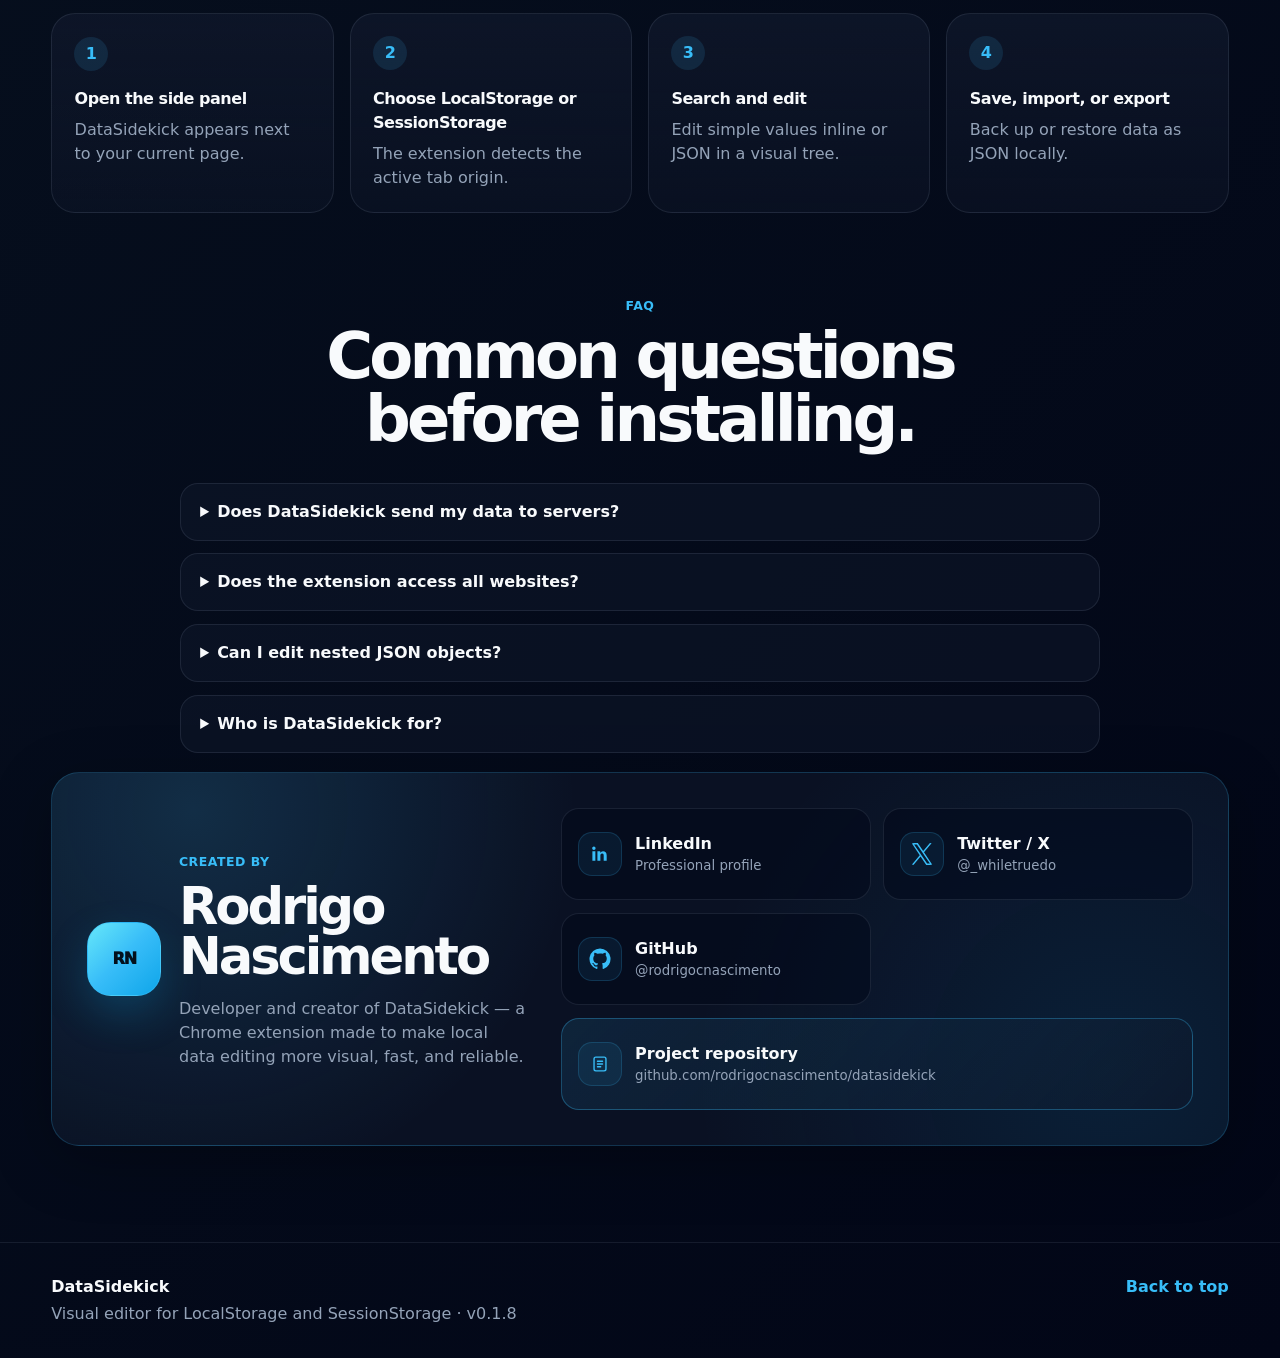
==== commit eff76844: "Add Chrome Web Store install link" ====
--- a/index.html
+++ b/index.html
@@ -201,7 +201,7 @@
                     <div class="hero-actions" id="install">
                         <a
                             class="button primary"
-                            href="#"
+                            href="https://chromewebstore.google.com/detail/datasidekick/mjeonoddcckacjbeeaplmlnppacofgjb"
                             aria-label="Instalar DataSidekick"
                             data-analytics-event="install_click"
                             data-analytics-label="hero_install"
